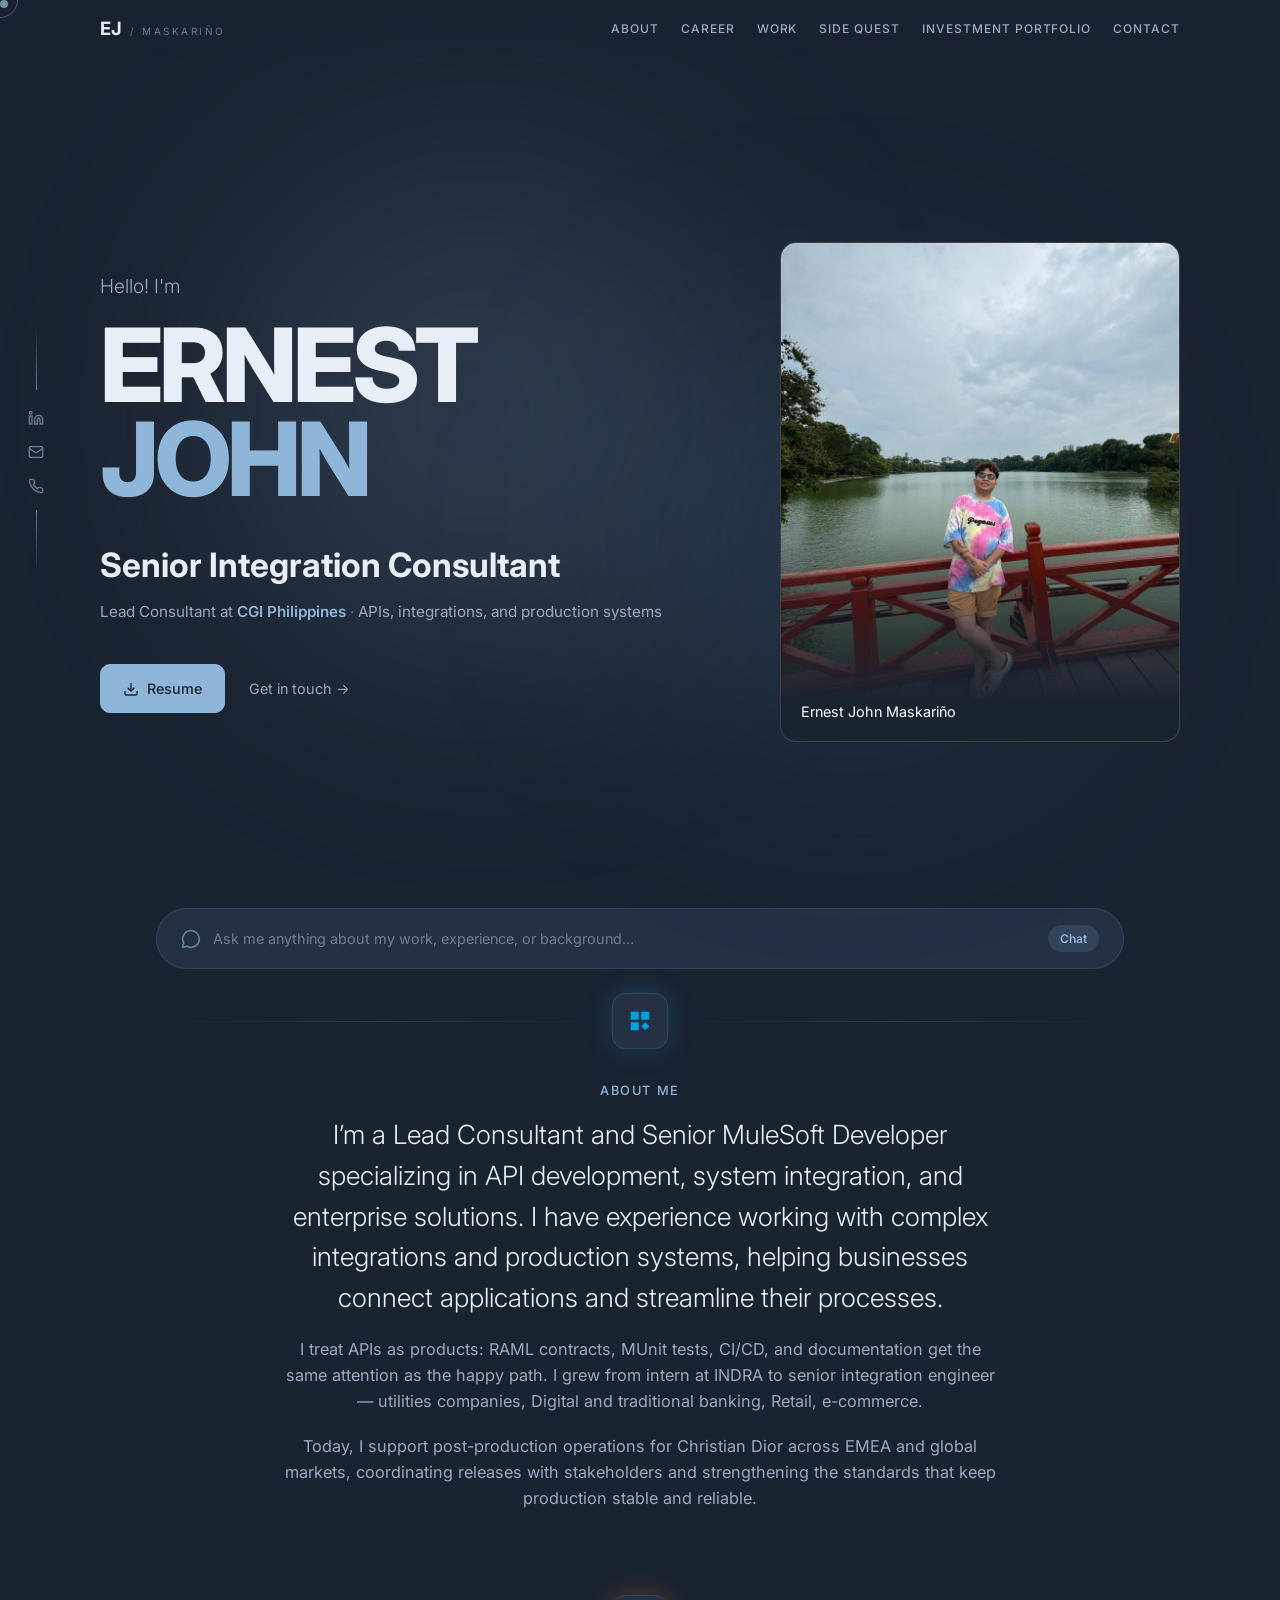
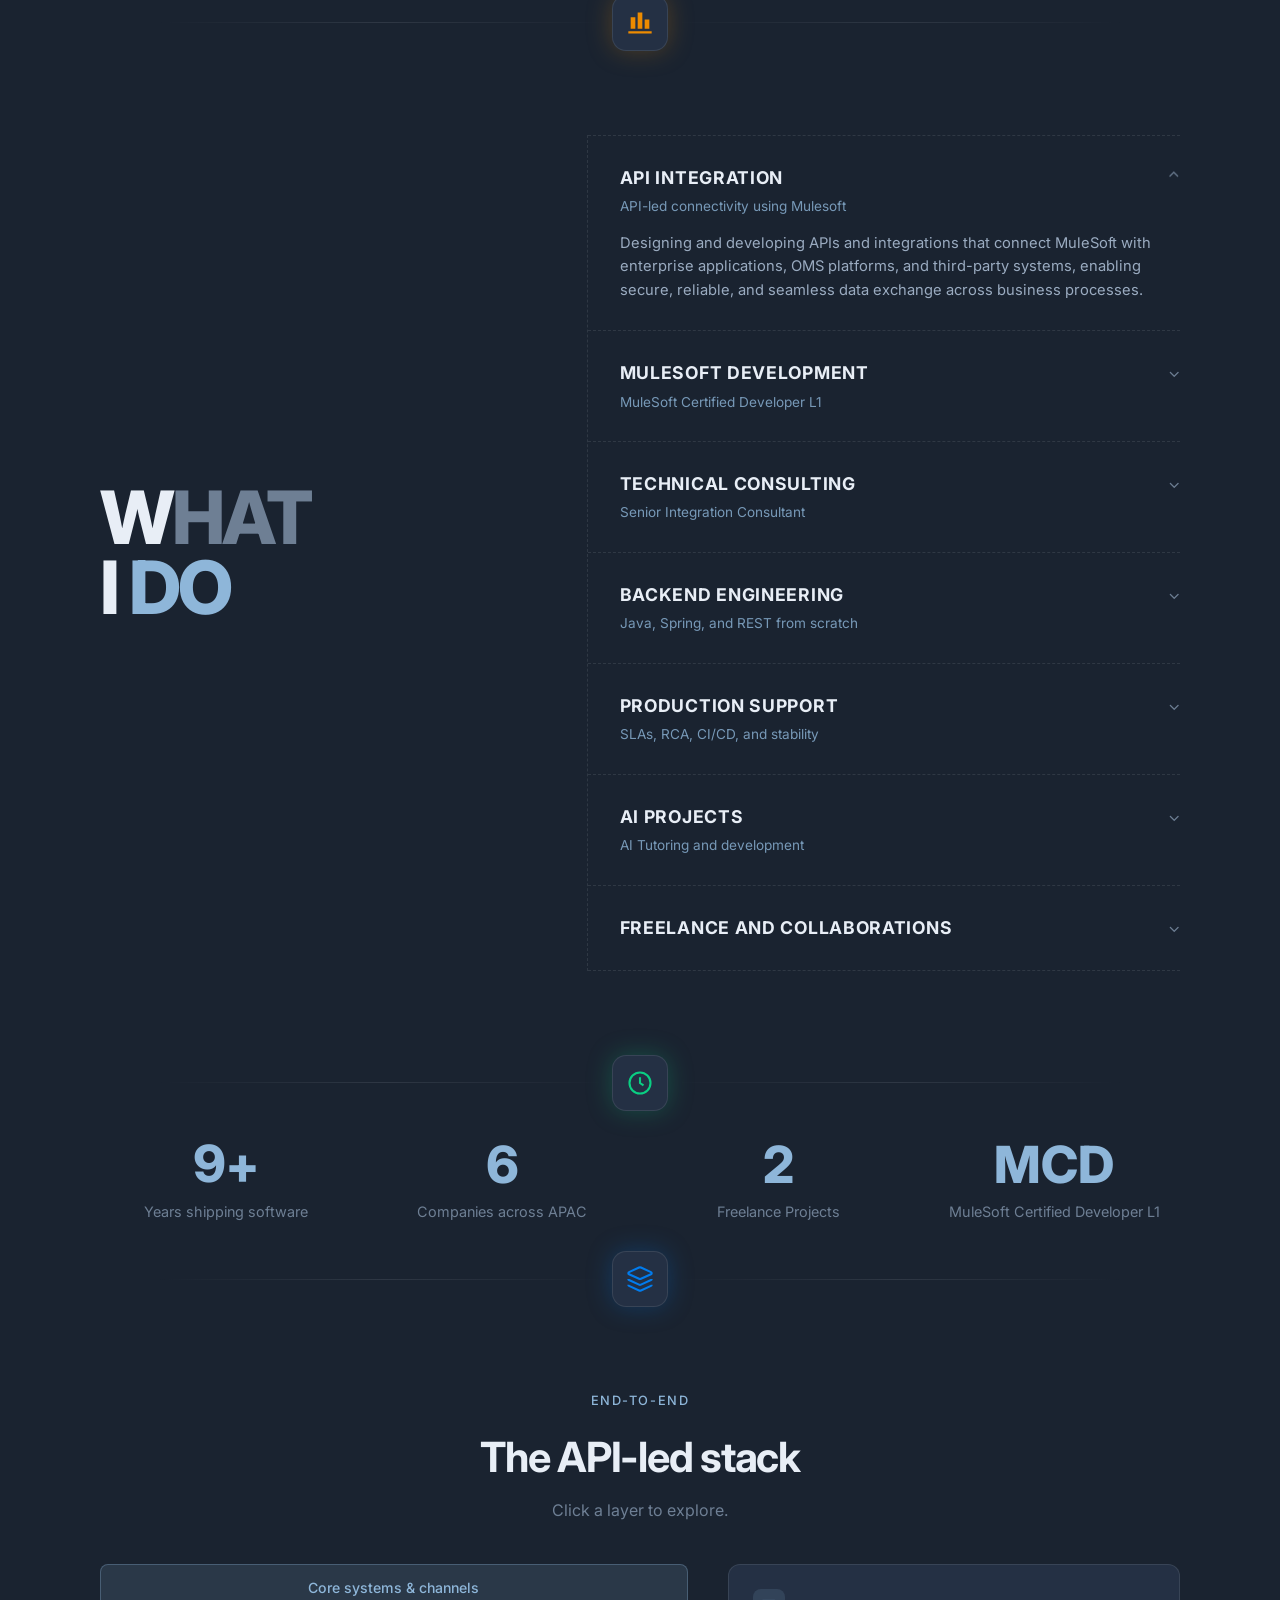
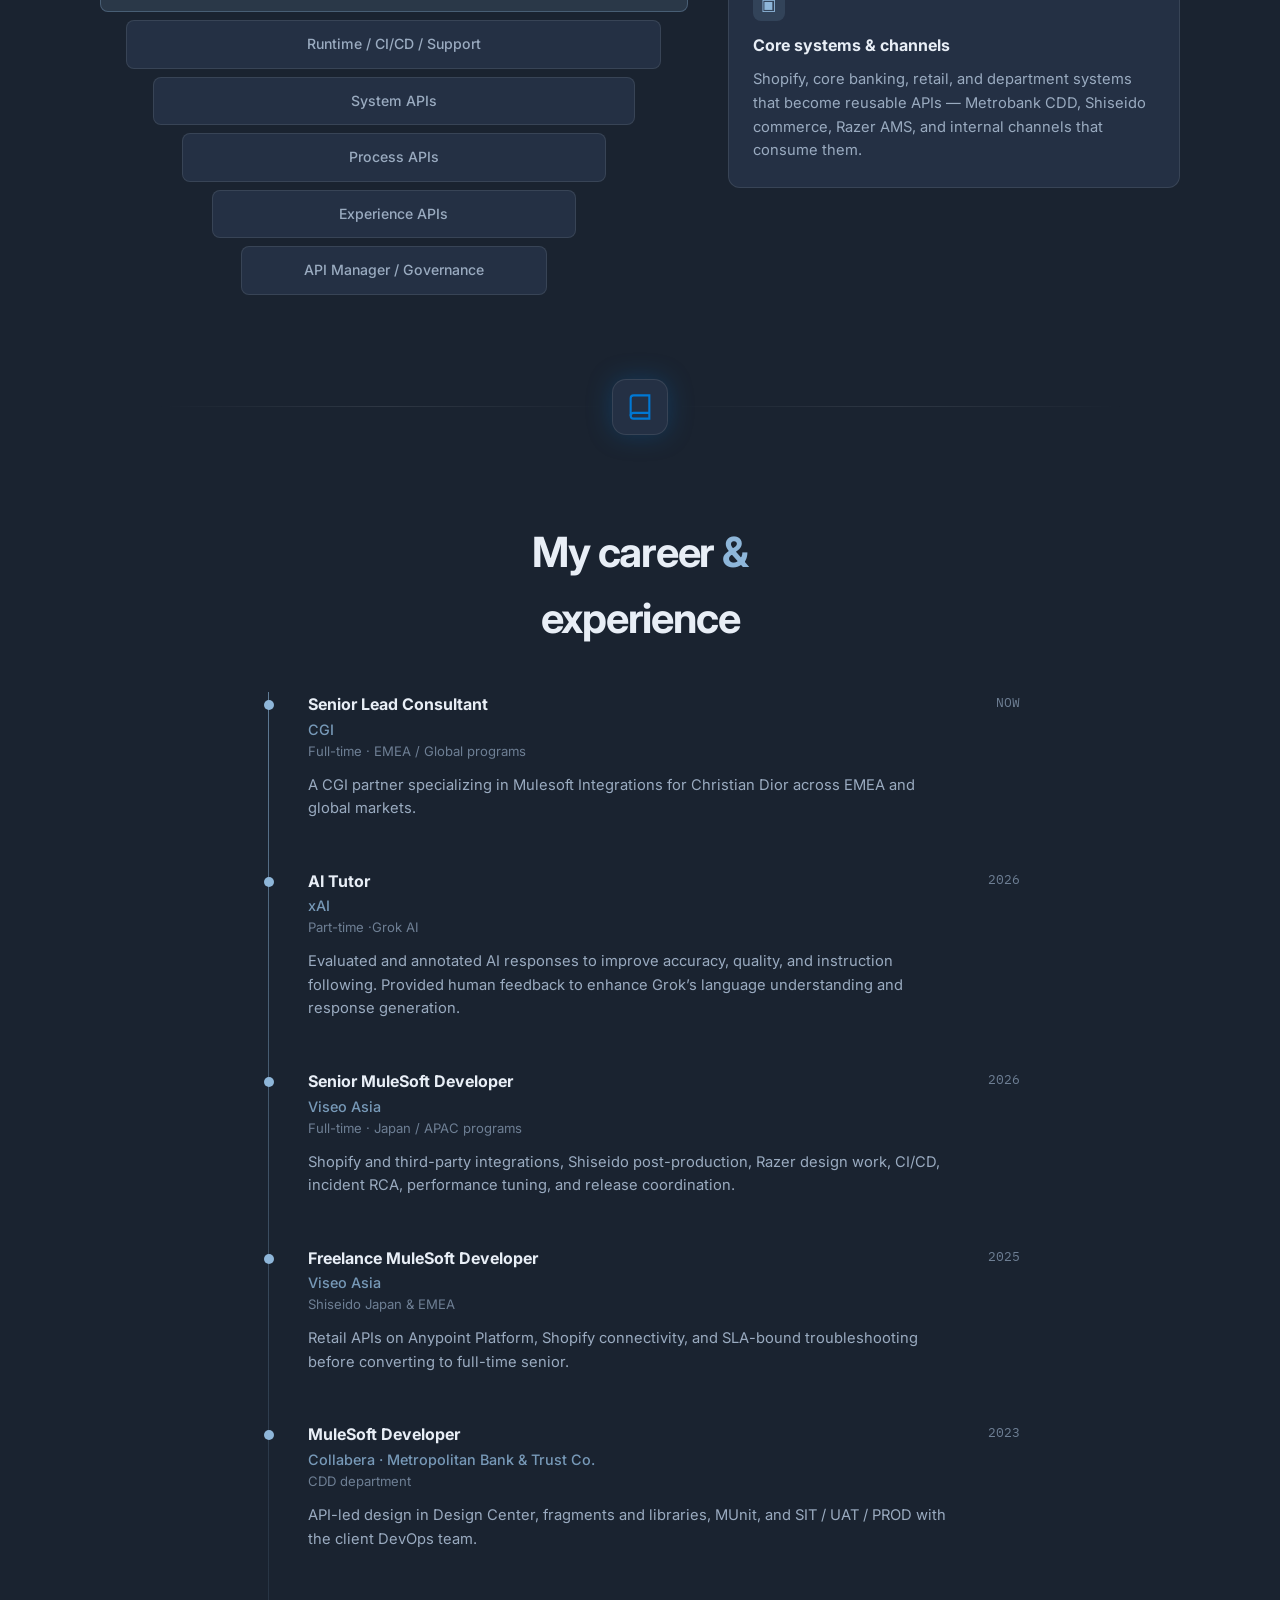
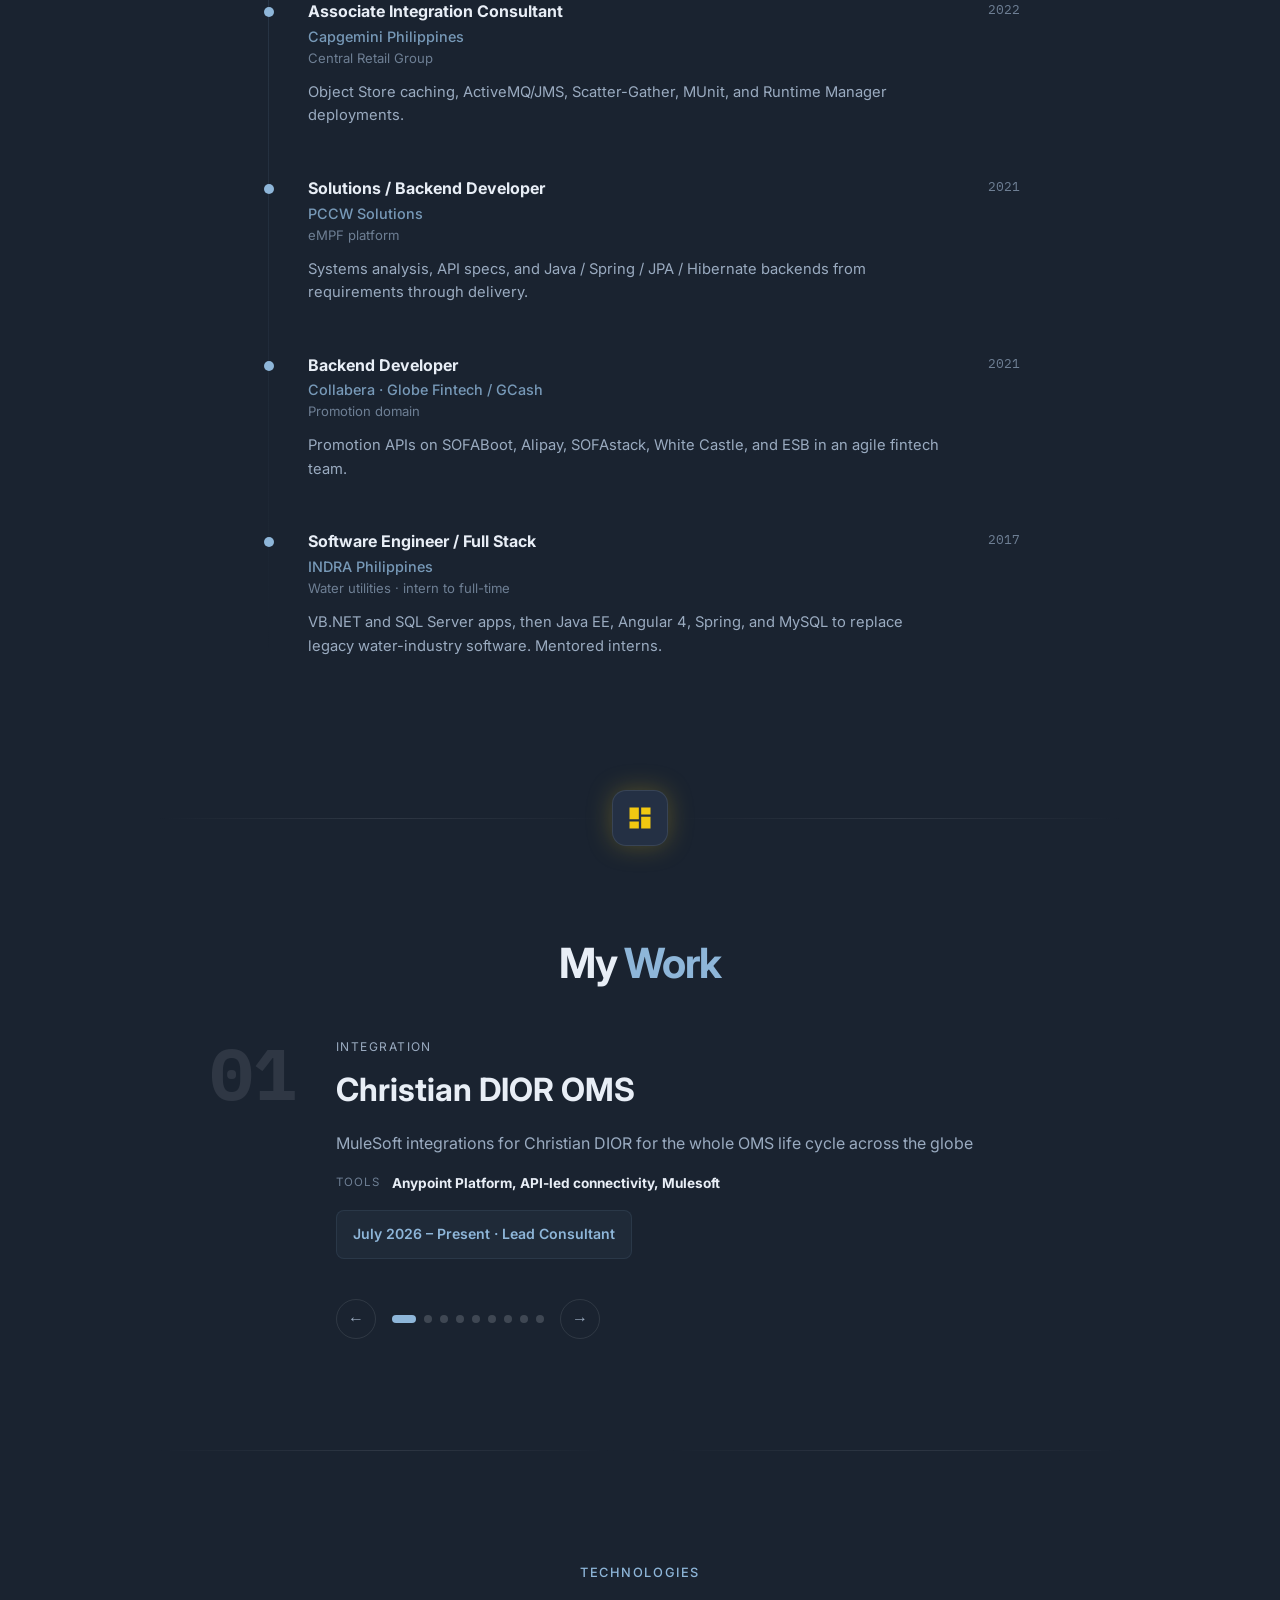
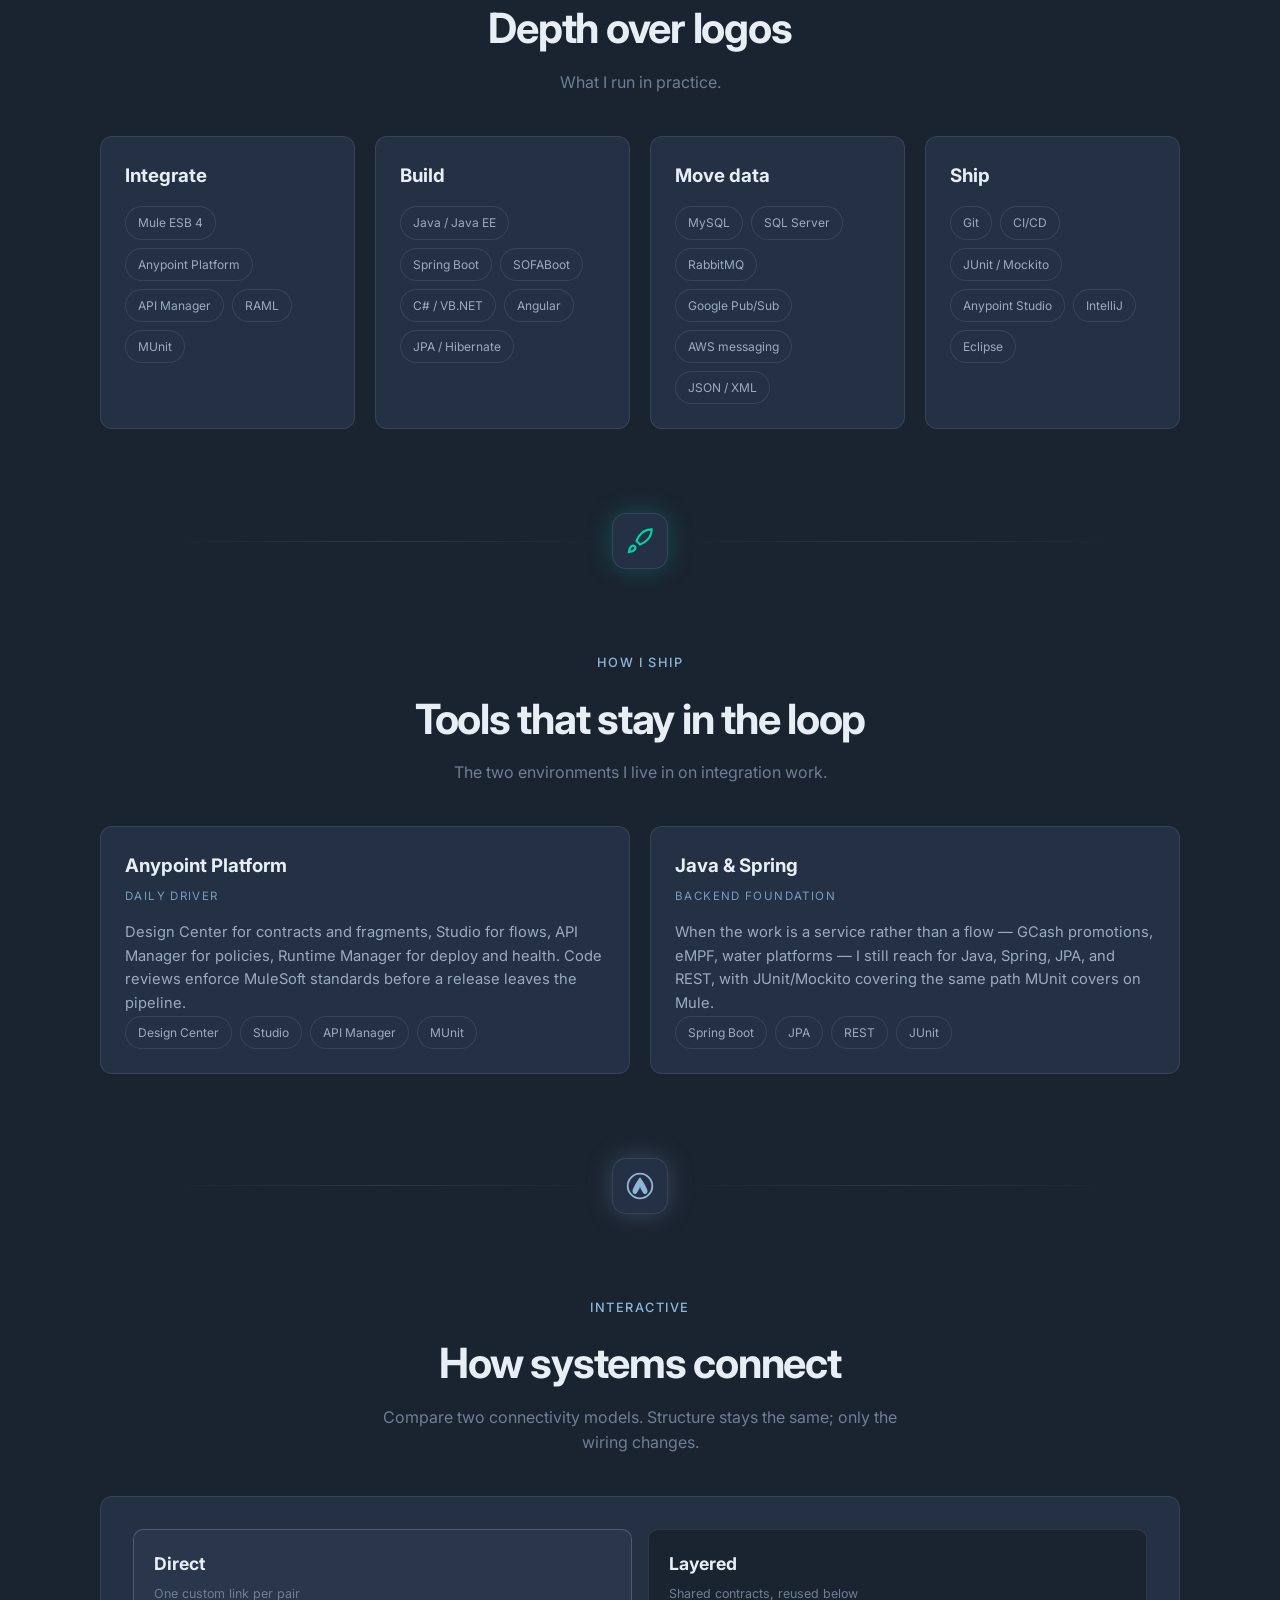
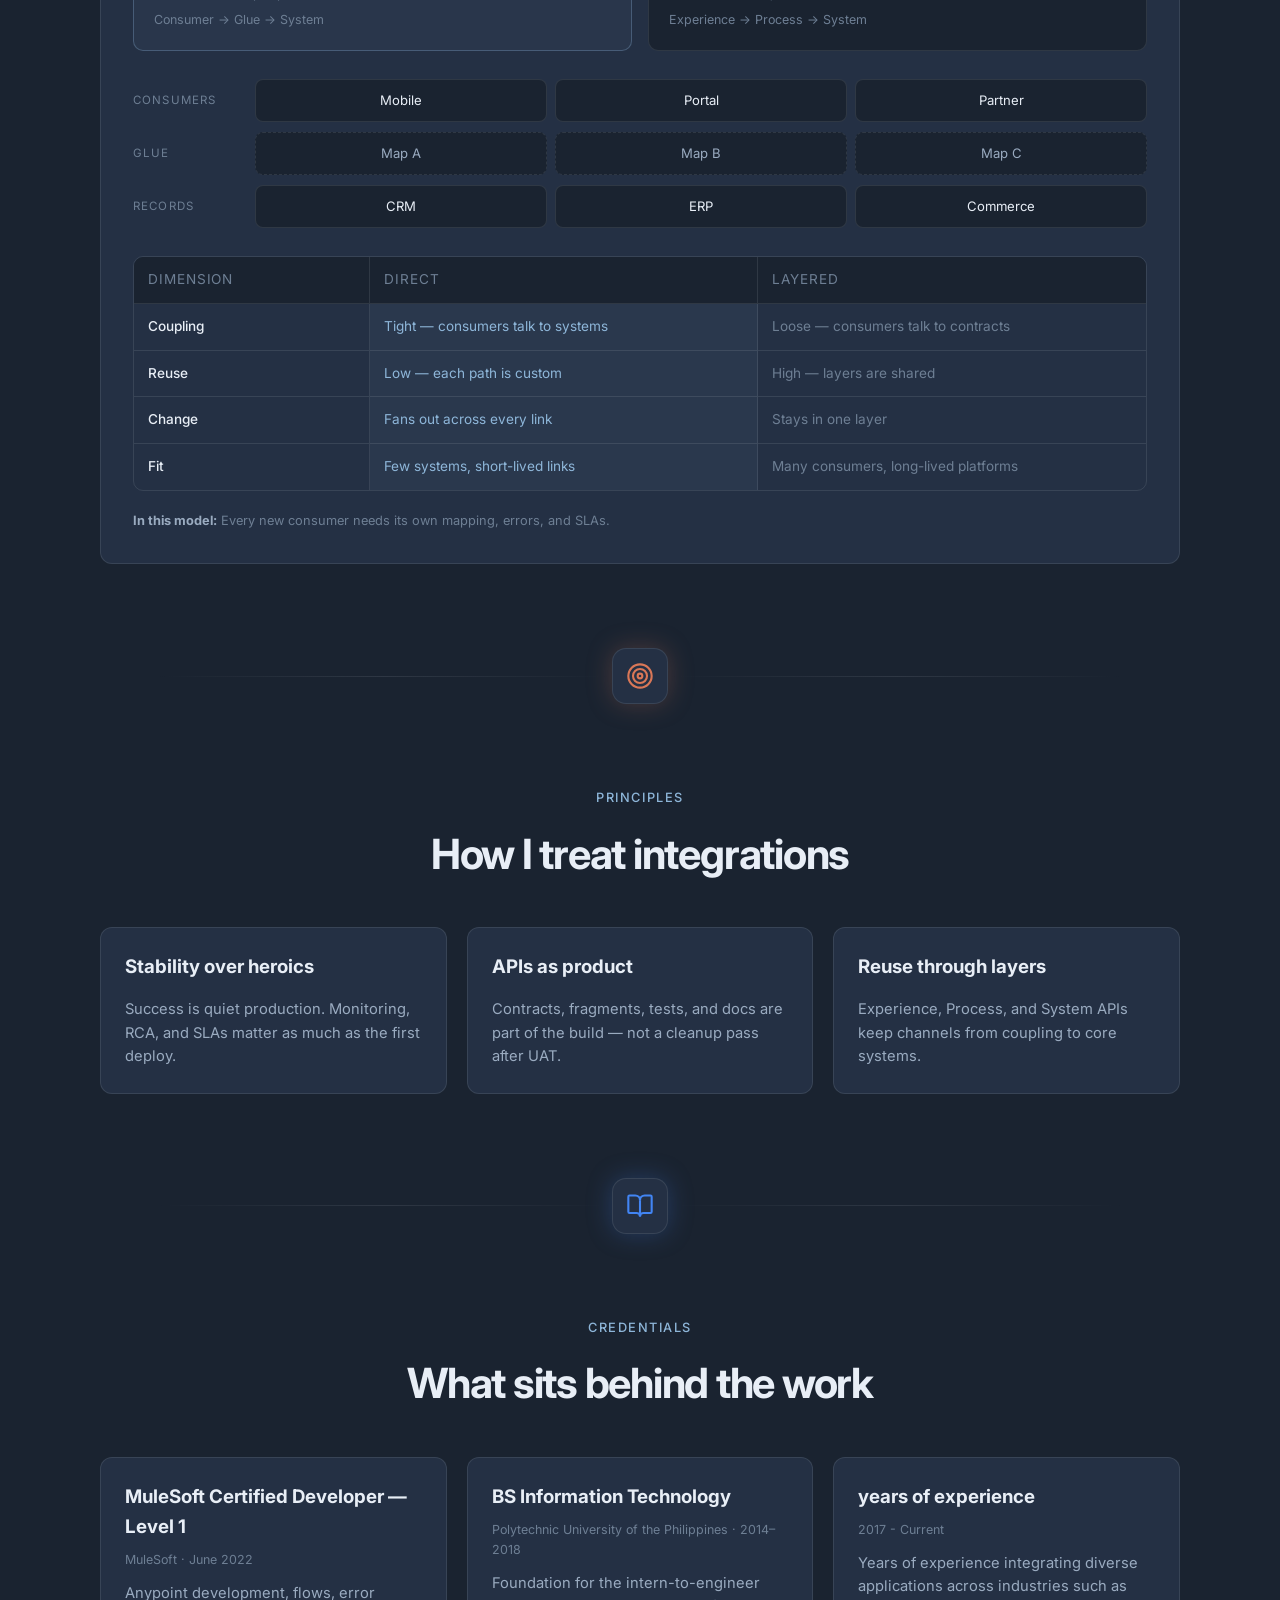
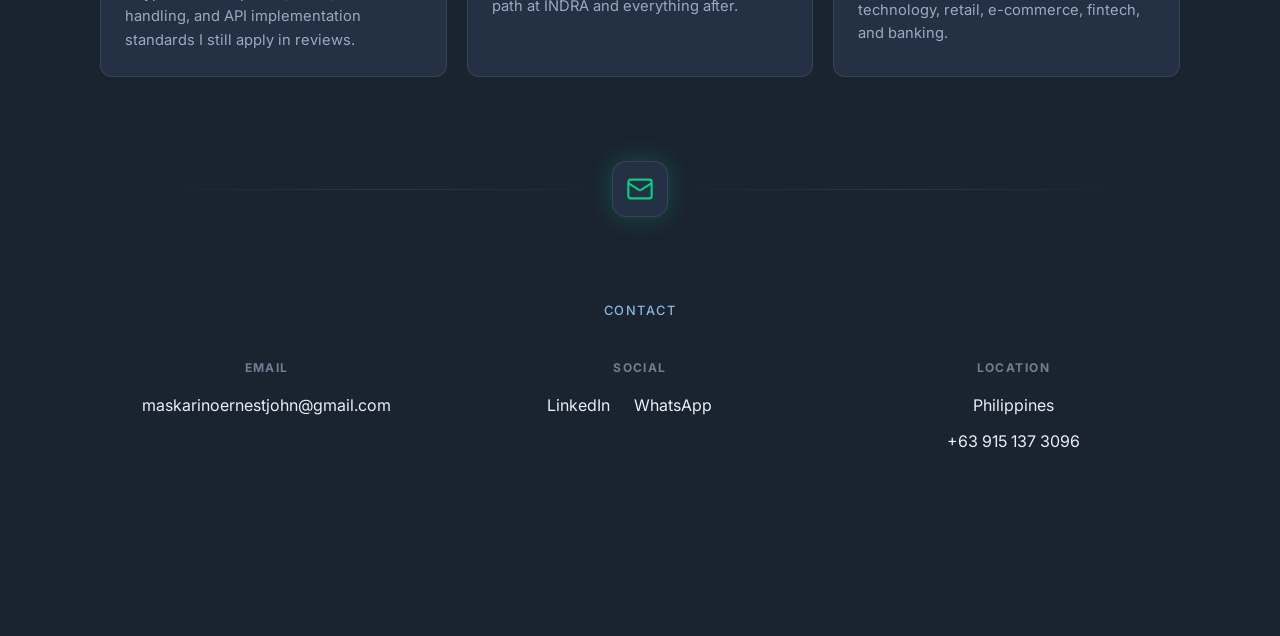
==== index.html @ 1149cf07 "Add personal portfolio with MuleSoft mark and scroll motion." ====
<!DOCTYPE html>
<html lang="en">
  <head>
    <meta charset="UTF-8" />
    <meta name="viewport" content="width=device-width, initial-scale=1.0" />
    <title>Ernest John Maskariño | Senior Integration Consultant</title>
    <meta
      name="description"
      content="Senior Integration Consultant specializing in API-led integrations, Java backends, and production support across APAC."
    />
    <link rel="preconnect" href="https://fonts.googleapis.com" />
    <link rel="preconnect" href="https://fonts.gstatic.com" crossorigin />
    <link
      href="https://fonts.googleapis.com/css2?family=Inter:wght@300;400;500;600;700;800&family=IBM+Plex+Mono:wght@400;500&display=swap"
      rel="stylesheet"
    />
    <link rel="icon" href="data:image/svg+xml,<svg xmlns='http://www.w3.org/2000/svg' viewBox='0 0 100 100'><rect width='100' height='100' rx='18' fill='%231a2330'/><text x='50' y='64' text-anchor='middle' font-size='36' font-family='Inter' fill='%238eb6d9'>EJ</text></svg>" />
    <link rel="stylesheet" href="styles.css" />
  </head>
  <body>
    <div class="cursor-dot" id="cursor-dot"></div>
    <div class="cursor-ring" id="cursor-ring"></div>

    <header class="site-header" id="header">
      <div class="header-inner">
      <a href="#home" class="brand">
        <span>EJ</span>
        <small>/ Maskariño</small>
      </a>
      <nav>
        <a href="#about" class="nav-flip"><span>ABOUT</span><span>ABOUT</span></a>
        <a href="#career" class="nav-flip"><span>CAREER</span><span>CAREER</span></a>
        <a href="#work" class="nav-flip"><span>WORK</span><span>WORK</span></a>
        <a href="side-quest.html" class="nav-flip"><span>SIDE QUEST</span><span>SIDE QUEST</span></a>
        <a href="investment.html" class="nav-flip"><span>INVESTMENT PORTFOLIO</span><span>INVESTMENT PORTFOLIO</span></a>
        <a href="#contact" class="nav-flip"><span>CONTACT</span><span>CONTACT</span></a>
      </nav>
      </div>
    </header>

    <aside class="social-rail" aria-label="Social links">
      <span class="rail-line"></span>
      <a href="https://www.linkedin.com/in/ejmaskarino" target="_blank" rel="noopener" aria-label="LinkedIn">
        <svg viewBox="0 0 24 24" fill="none" stroke="currentColor" stroke-width="2"><path d="M16 8a6 6 0 0 1 6 6v7h-4v-7a2 2 0 0 0-2-2 2 2 0 0 0-2 2v7h-4v-7a6 6 0 0 1 6-6z"/><rect width="4" height="12" x="2" y="9"/><circle cx="4" cy="4" r="2"/></svg>
      </a>
      <a href="mailto:maskarinoernestjohn@gmail.com" aria-label="Email">
        <svg viewBox="0 0 24 24" fill="none" stroke="currentColor" stroke-width="2"><path d="m22 7-8.991 5.727a2 2 0 0 1-2.009 0L2 7"/><rect x="2" y="4" width="20" height="16" rx="2"/></svg>
      </a>
      <a href="tel:+639151373096" aria-label="Phone">
        <svg viewBox="0 0 24 24" fill="none" stroke="currentColor" stroke-width="2"><path d="M22 16.92v3a2 2 0 0 1-2.18 2 19.79 19.79 0 0 1-8.63-3.07 19.5 19.5 0 0 1-6-6 19.79 19.79 0 0 1-3.07-8.67A2 2 0 0 1 4.11 2h3a2 2 0 0 1 2 1.72c.13.96.36 1.9.7 2.81a2 2 0 0 1-.45 2.11L8.09 9.91a16 16 0 0 0 6 6l1.27-1.27a2 2 0 0 1 2.11-.45c.91.34 1.85.57 2.81.7A2 2 0 0 1 22 16.92z"/></svg>
      </a>
      <span class="rail-line down"></span>
    </aside>

    <main>
      <section class="hero" id="home">
        <div class="glow glow-a"></div>
        <div class="glow glow-b"></div>
        <div class="hero-grid">
          <div>
            <p class="hero-greeting fade-in">Hello! I'm</p>
            <h1 class="hero-name fade-in">
              ERNEST<br /><span>JOHN</span>
            </h1>
            <div class="hero-role fade-in">
              <div class="hero-title">Senior Integration Consultant</div>
              <p>
                Lead Consultant at
                <a href="https://www.cgi.com/philippines/en" target="_blank" rel="noopener noreferrer">
                <strong>CGI Philippines</strong>
                </a>
                <span class="dot">·</span>
                APIs, integrations, and production systems
              </p>
            </div>
            <div class="hero-cta fade-in">
              <a class="btn-resume" href="ejmaskarino-cv.pdf" download>
                <svg viewBox="0 0 24 24" fill="none" stroke="currentColor" stroke-width="2"><path d="M12 15V3"/><path d="M21 15v4a2 2 0 0 1-2 2H5a2 2 0 0 1-2-2v-4"/><path d="m7 10 5 5 5-5"/></svg>
                Resume
              </a>
              <a class="link-touch" href="#contact">Get in touch <span>→</span></a>
            </div>
          </div>
          <div class="hero-portrait fade-in">
            <div class="portrait">
              <img src="profile.png" alt="Ernest John Maskariño" />
              <div class="portrait-fade"></div>
              <p>Ernest John Maskariño</p>
            </div>
          </div>
        </div>
      </section>

      <div class="chat-bar-wrap">
        <button class="chat-bar" id="chat-open" type="button">
          <svg viewBox="0 0 24 24" fill="none" stroke="currentColor" stroke-width="2"><path d="M2.992 16.342a2 2 0 0 1 .094 1.167l-1.065 3.29a1 1 0 0 0 1.236 1.168l3.413-.998a2 2 0 0 1 1.099.092 10 10 0 1 0-4.777-4.719"/></svg>
          <span>Ask me anything about my work, experience, or background...</span>
          <em>Chat</em>
        </button>
      </div>

      <div class="divider">
        <span class="div-line"></span>
        <div class="div-icon" style="--c:#00a0df">
          <svg viewBox="0 0 24 24" fill="currentColor"><path d="M4 4h7v7H4V4zm9 0h7v7h-7V4zM4 13h7v7H4v-7zm9 3.5 3.5-3.5 3.5 3.5-3.5 3.5z"/></svg>
        </div>
        <span class="div-line"></span>
      </div>

      <section id="about">
        <div class="narrow">
          <h3 class="eyebrow">About Me</h3>
          <p class="lead">
            I’m a Lead Consultant and Senior MuleSoft Developer specializing in API development, system integration, and enterprise solutions. 
            I have experience working with complex integrations and production systems, helping businesses connect applications and streamline their processes.
          </p>
          <p class="body">
            I treat APIs as products: RAML contracts, MUnit tests, CI/CD, and
            documentation get the same attention as the happy path. I grew from
            intern at INDRA to senior integration engineer — utilities companies,
            Digital and traditional banking, Retail, e-commerce.
          </p>
          <p class="body">
            Today, I support post-production operations for Christian Dior across EMEA and global markets,
            coordinating releases with stakeholders and strengthening the standards that keep production stable and reliable.
          </p>
        </div>
      </section>

      <div class="divider">
        <span class="div-line"></span>
        <div class="div-icon" style="--c:#ed8b00">
          <svg viewBox="0 0 24 24" fill="currentColor"><path d="M2 21h20v-2H2v2zm2-4h4V7H4v10zm6 0h4V3h-4v14zm6 0h4v-8h-4v8z"/></svg>
        </div>
        <span class="div-line"></span>
      </div>

      <section id="what">
        <div class="wide split">
          <h2 class="display">W<span class="dim">HAT</span><br />I<span class="accent"> DO</span></h2>
          <div class="accordion">
            <button class="acc-item is-open" data-acc>
              <div>
                <h3>API INTEGRATION</h3>
                <h4>API-led connectivity using Mulesoft</h4>
              </div>
              <span class="chev">⌄</span>
              <p>
                Designing and developing APIs and integrations that connect MuleSoft with enterprise applications, OMS platforms, 
                and third-party systems, enabling secure, reliable, and seamless data exchange across business processes.
              </p>
            </button>
            <button class="acc-item" data-acc>
              <div>
                <h3>MULESOFT DEVELOPMENT</h3>
                <h4>MuleSoft Certified Developer L1</h4>
              </div>
              <span class="chev">⌄</span>
              <p>
                Design, develop, and maintain scalable integration solutions.
              </p>
            </button>
            <button class="acc-item" data-acc>
              <div>
                <h3>TECHNICAL CONSULTING</h3>
                <h4>Senior Integration Consultant</h4>
              </div>
              <span class="chev">⌄</span>
              <p>
                Help businesses improve integration architecture, automation, and system connectivity.
              </p>
            </button>
            <button class="acc-item" data-acc>
              <div>
                <h3>BACKEND ENGINEERING</h3>
                <h4>Java, Spring, and REST from scratch</h4>
              </div>
              <span class="chev">⌄</span>
              <p>
                Built promotion APIs for GCash on SOFABoot, eMPF backends with
                Spring and JPA, and water-industry platforms in Java EE, Angular,
                and .NET — SAD, specs, and production deploys.
              </p>
            </button>
            <button class="acc-item" data-acc>
              <div>
                <h3>PRODUCTION SUPPORT</h3>
                <h4>SLAs, RCA, CI/CD, and stability</h4>
              </div>
              <span class="chev">⌄</span>
              <p>
                Incident management, bottleneck hunting, code reviews, deployment
                pipelines, and stakeholder release planning across Japan, EMEA,
                and APAC post-production work.
              </p>
            </button>
            <button class="acc-item" data-acc>
              <div>
                <h3>AI PROJECTS</h3>
                <h4>AI Tutoring and development</h4>
              </div>
              <span class="chev">⌄</span>
              <p>
                Work on AI-related projects, including AI training and evaluation.
              </p>
            </button>
            <button class="acc-item" data-acc>
              <div>
                <h3>FREELANCE AND COLLABORATIONS</h3>
              </div>
              <span class="chev">⌄</span>
              <p>
                I am open to do freelance and collaborations. Please let me know if you have a exciting project for us to do.
              </p>
            </button>
          </div>
        </div>
      </section>

      <div class="divider">
        <span class="div-line"></span>
        <div class="div-icon" style="--c:#0acf83">
          <svg viewBox="0 0 24 24" fill="none" stroke="currentColor" stroke-width="1.8"><circle cx="12" cy="12" r="9"/><path d="M12 7v5l3 2"/></svg>
        </div>
        <span class="div-line"></span>
      </div>

      <section class="metrics">
        <div class="wide metrics-grid">
          <div class="metric fade-up">
            <div><span class="js-count js-years" data-suffix="+"></span></div>
            <p>Years shipping software</p>
          </div>
          <div class="metric fade-up">
            <div><span class="js-count" data-target="6"></span></div>
            <p>Companies across APAC</p>
          </div>
          <div class="metric fade-up">
            <div><span class="js-count" data-target="2"></span></div>
            <p>Freelance Projects</p>
          </div>
          <div class="metric fade-up">
            <div>MCD</div>
            <p>MuleSoft Certified Developer L1</p>
          </div>
        </div>
      </section>

      <div class="divider">
        <span class="div-line"></span>
        <div class="div-icon" style="--c:#017cee">
          <svg viewBox="0 0 24 24" fill="none" stroke="currentColor" stroke-width="1.8"><path d="M12.83 2.18a2 2 0 0 0-1.66 0L2.6 6.08a1 1 0 0 0 0 1.83l8.58 3.91a2 2 0 0 0 1.66 0l8.58-3.9a1 1 0 0 0 0-1.83z"/><path d="M2 12a1 1 0 0 0 .58.91l8.6 3.91a2 2 0 0 0 1.65 0l8.58-3.9A1 1 0 0 0 22 12"/><path d="M2 17a1 1 0 0 0 .58.91l8.6 3.91a2 2 0 0 0 1.65 0l8.58-3.9A1 1 0 0 0 22 17"/></svg>
        </div>
        <span class="div-line"></span>
      </div>

      <section id="lifecycle">
        <div class="wide">
          <h3 class="eyebrow">End-to-End</h3>
          <h2>The API-led stack</h2>
          <p class="sub">Click a layer to explore.</p>
          <div class="life-grid">
            <div class="pyramid" id="pyramid">
              <button data-layer="0" style="width:52%;margin-left:24%">API Manager / Governance</button>
              <button data-layer="1" style="width:62%;margin-left:19%">Experience APIs</button>
              <button data-layer="2" style="width:72%;margin-left:14%">Process APIs</button>
              <button data-layer="3" style="width:82%;margin-left:9%">System APIs</button>
              <button data-layer="4" style="width:91%;margin-left:4.5%">Runtime / CI/CD / Support</button>
              <button class="is-active" data-layer="5" style="width:100%">Core systems &amp; channels</button>
            </div>
            <div class="layer-card" id="layer-card">
              <div class="layer-icon">▣</div>
              <h4 id="layer-title">Core systems &amp; channels</h4>
              <p id="layer-copy">
                Shopify, core banking, retail, and department systems that become
                reusable APIs — Metrobank CDD, Shiseido commerce, Razer AMS, and
                internal channels that consume them.
              </p>
            </div>
          </div>
        </div>
      </section>

      <div class="divider">
        <span class="div-line"></span>
        <div class="div-icon" style="--c:#0078d4">
          <svg viewBox="0 0 24 24" fill="none" stroke="currentColor" stroke-width="1.8"><path d="M4 19.5A2.5 2.5 0 0 1 6.5 17H20"/><path d="M6.5 2H20v20H6.5A2.5 2.5 0 0 1 4 19.5v-15A2.5 2.5 0 0 1 6.5 2z"/></svg>
        </div>
        <span class="div-line"></span>
      </div>

      <section id="career">
        <div class="career-wrap">
          <h2>My career <span class="accent">&amp;</span><br />experience</h2>
          <div class="timeline">
            <article class="career-card">
              <span class="dot pulse"></span>
              <div class="career-head">
                <div>
                  <h4>Senior Lead Consultant</h4>
                  <h5>CGI</h5>
                  <p>Full-time · EMEA / Global programs</p>
                </div>
                <time>NOW</time>
              </div>
              <p>
                A CGI partner specializing in Mulesoft Integrations for Christian Dior across EMEA and global markets.
              </p>
            </article>
            <article class="career-card">
              <span class="dot pulse"></span>
              <div class="career-head">
                <div>
                  <h4>AI Tutor</h4>
                  <h5>xAI</h5>
                  <p>Part-time ·Grok AI</p>
                </div>
                <time>2026</time>
              </div>
              <p>
                Evaluated and annotated AI responses to improve accuracy, quality, and instruction following. 
                Provided human feedback to enhance Grok’s language understanding and response generation.
              </p>
            </article>
            <article class="career-card">
              <span class="dot pulse"></span>
              <div class="career-head">
                <div>
                  <h4>Senior MuleSoft Developer</h4>
                  <h5>Viseo Asia</h5>
                  <p>Full-time · Japan / APAC programs</p>
                </div>
                <time>2026</time>
              </div>
              <p>
                Shopify and third-party integrations, Shiseido post-production,
                Razer design work, CI/CD, incident RCA, performance tuning, and
                release coordination.
              </p>
            </article>
            <article class="career-card">
              <span class="dot"></span>
              <div class="career-head">
                <div>
                  <h4>Freelance MuleSoft Developer</h4>
                  <h5>Viseo Asia</h5>
                  <p>Shiseido Japan &amp; EMEA</p>
                </div>
                <time>2025</time>
              </div>
              <p>
                Retail APIs on Anypoint Platform, Shopify connectivity, and SLA-bound
                troubleshooting before converting to full-time senior.
              </p>
            </article>
            <article class="career-card">
              <span class="dot"></span>
              <div class="career-head">
                <div>
                  <h4>MuleSoft Developer</h4>
                  <h5>Collabera · Metropolitan Bank &amp; Trust Co.</h5>
                  <p>CDD department</p>
                </div>
                <time>2023</time>
              </div>
              <p>
                API-led design in Design Center, fragments and libraries, MUnit,
                and SIT / UAT / PROD with the client DevOps team.
              </p>
            </article>
            <article class="career-card">
              <span class="dot"></span>
              <div class="career-head">
                <div>
                  <h4>Associate Integration Consultant</h4>
                  <h5>Capgemini Philippines</h5>
                  <p>Central Retail Group</p>
                </div>
                <time>2022</time>
              </div>
              <p>
                Object Store caching, ActiveMQ/JMS, Scatter-Gather, MUnit, and
                Runtime Manager deployments.
              </p>
            </article>
            <article class="career-card">
              <span class="dot"></span>
              <div class="career-head">
                <div>
                  <h4>Solutions / Backend Developer</h4>
                  <h5>PCCW Solutions</h5>
                  <p>eMPF platform</p>
                </div>
                <time>2021</time>
              </div>
              <p>
                Systems analysis, API specs, and Java / Spring / JPA / Hibernate
                backends from requirements through delivery.
              </p>
            </article>
            <article class="career-card">
              <span class="dot"></span>
              <div class="career-head">
                <div>
                  <h4>Backend Developer</h4>
                  <h5>Collabera · Globe Fintech / GCash</h5>
                  <p>Promotion domain</p>
                </div>
                <time>2021</time>
              </div>
              <p>
                Promotion APIs on SOFABoot, Alipay, SOFAstack, White Castle, and ESB
                in an agile fintech team.
              </p>
            </article>
            <article class="career-card">
              <span class="dot"></span>
              <div class="career-head">
                <div>
                  <h4>Software Engineer / Full Stack</h4>
                  <h5>INDRA Philippines</h5>
                  <p>Water utilities · intern to full-time</p>
                </div>
                <time>2017</time>
              </div>
              <p>
                VB.NET and SQL Server apps, then Java EE, Angular 4, Spring, and
                MySQL to replace legacy water-industry software. Mentored interns.
              </p>
            </article>
          </div>
        </div>
      </section>

      <div class="divider">
        <span class="div-line"></span>
        <div class="div-icon" style="--c:#f2c811">
          <svg viewBox="0 0 24 24" fill="currentColor"><path d="M3 13h8V3H3v10zm0 8h8v-6H3v6zm10 0h8V11h-8v10zm0-18v6h8V3h-8z"/></svg>
        </div>
        <span class="div-line"></span>
      </div>

      <section id="work">
        <div class="wide">
          <h2>My <span class="accent">Work</span></h2>
          <div class="work-stage">
            <div class="work-num" id="work-num">01</div>
            <div>
              <div id="work-content"></div>
              <div class="work-nav">
                <button id="work-prev" aria-label="Previous project">←</button>
                <div class="work-dots" id="work-dots"></div>
                <button id="work-next" aria-label="Next project">→</button>
              </div>
            </div>
          </div>
        </div>
      </section>

      <div class="divider">
        <span class="div-line"></span>
        <div class="div-icon" style="--c:#ed8b00">
          <svg viewBox="0 0 24 24" fill="none" stroke="currentColor" stroke-width="1.8"><ellipse cx="12" cy="5" rx="8" ry="3"/><path d="M4 5v6c0 1.7 3.6 3 8 3s8-1.3 8-3V5"/><path d="M4 11v6c0 1.7 3.6 3 8 3s8-1.3 8-3v-6"/></svg>
        </div>
        <span class="div-line"></span>
      </div>

      <section id="stack">
        <div class="wide">
          <h3 class="eyebrow">Technologies</h3>
          <h2>Depth over logos</h2>
          <p class="sub">What I run in practice.</p>
          <div class="stack-grid">
            <article>
              <h3>Integrate</h3>
              <div class="chips">
                <span>Mule ESB 4</span><span>Anypoint Platform</span><span>API Manager</span><span>RAML</span><span>MUnit</span>
              </div>
            </article>
            <article>
              <h3>Build</h3>
              <div class="chips">
                <span>Java / Java EE</span><span>Spring Boot</span><span>SOFABoot</span><span>C# / VB.NET</span><span>Angular</span><span>JPA / Hibernate</span>
              </div>
            </article>
            <article>
              <h3>Move data</h3>
              <div class="chips">
                <span>MySQL</span><span>SQL Server</span><span>RabbitMQ</span><span>Google Pub/Sub</span><span>AWS messaging</span><span>JSON / XML</span>
              </div>
            </article>
            <article>
              <h3>Ship</h3>
              <div class="chips">
                <span>Git</span><span>CI/CD</span><span>JUnit / Mockito</span><span>Anypoint Studio</span><span>IntelliJ</span><span>Eclipse</span>
              </div>
            </article>
          </div>
        </div>
      </section>

      <div class="divider">
        <span class="div-line"></span>
        <div class="div-icon" style="--c:#00d4aa">
          <svg viewBox="0 0 24 24" fill="none" stroke="currentColor" stroke-width="1.8"><path d="M4.5 16.5c-1.5 1.26-2 5-2 5s3.74-.5 5-2c.71-.84.7-2.13-.09-2.91a2.18 2.18 0 0 0-2.91-.09z"/><path d="m12 15-3-3a22 22 0 0 1 2-3.95A12.88 12.88 0 0 1 22 2c0 2.72-.78 7.5-6 11a22.35 22.35 0 0 1-4 2z"/></svg>
        </div>
        <span class="div-line"></span>
      </div>

      <section id="build">
        <div class="wide">
          <h3 class="eyebrow">How I ship</h3>
          <h2>Tools that stay in the loop</h2>
          <p class="sub">The two environments I live in on integration work.</p>
          <div class="build-grid">
            <article>
              <h3>Anypoint Platform</h3>
              <p class="tag">Daily driver</p>
              <p>
                Design Center for contracts and fragments, Studio for flows,
                API Manager for policies, Runtime Manager for deploy and health.
                Code reviews enforce MuleSoft standards before a release leaves
                the pipeline.
              </p>
              <div class="chips">
                <span>Design Center</span><span>Studio</span><span>API Manager</span><span>MUnit</span>
              </div>
            </article>
            <article>
              <h3>Java &amp; Spring</h3>
              <p class="tag">Backend foundation</p>
              <p>
                When the work is a service rather than a flow — GCash promotions,
                eMPF, water platforms — I still reach for Java, Spring, JPA, and
                REST, with JUnit/Mockito covering the same path MUnit covers on
                Mule.
              </p>
              <div class="chips">
                <span>Spring Boot</span><span>JPA</span><span>REST</span><span>JUnit</span>
              </div>
            </article>
          </div>
        </div>
      </section>

      <div class="divider">
        <span class="div-line"></span>
        <div class="div-icon" style="--c:var(--accent)" title="MuleSoft">
          <svg viewBox="0 0 100 100" fill="none" aria-label="MuleSoft">
            <circle cx="50" cy="50" r="44" stroke="currentColor" stroke-width="6.5"/>
            <path fill="currentColor" d="M50 19c1.2 0 24.2 35.2 26.6 47.2 1.5 7.4-4 13.6-11.4 12.2-3.8-1.5-9.2-11.8-13-18.4L50 52l-2.2 8c-3.8 6.6-9.2 16.9-13 18.4-7.4 1.4-12.9-4.8-11.4-12.2C25.8 54.2 48.8 19 50 19z"/>
          </svg>
        </div>
        <span class="div-line"></span>
      </div>

      <section id="apiled">
        <div class="wide">
          <h3 class="eyebrow">Interactive</h3>
          <h2>How systems connect</h2>
          <p class="sub">Compare two connectivity models. Structure stays the same; only the wiring changes.</p>
          <div class="etl-box">
            <div class="etl-tabs">
              <button class="is-active" data-mode="ptp">
                <h3>Direct</h3>
                <p>One custom link per pair</p>
                <div class="flow">Consumer → Glue → System</div>
              </button>
              <button data-mode="led">
                <h3>Layered</h3>
                <p>Shared contracts, reused below</p>
                <div class="flow">Experience → Process → System</div>
              </button>
            </div>

            <div class="arch" id="arch" data-mode="ptp">
              <div class="arch-row">
                <span class="arch-label">Consumers</span>
                <div class="arch-nodes">
                  <span>Mobile</span>
                  <span>Portal</span>
                  <span>Partner</span>
                </div>
              </div>
              <div class="arch-row arch-mid" data-show="ptp">
                <span class="arch-label">Glue</span>
                <div class="arch-nodes mesh">
                  <span>Map A</span>
                  <span>Map B</span>
                  <span>Map C</span>
                </div>
              </div>
              <div class="arch-row arch-mid" data-show="led">
                <span class="arch-label">Experience</span>
                <div class="arch-nodes">
                  <span>Channel APIs</span>
                </div>
              </div>
              <div class="arch-row arch-mid" data-show="led">
                <span class="arch-label">Process</span>
                <div class="arch-nodes">
                  <span>Orchestration</span>
                </div>
              </div>
              <div class="arch-row arch-mid" data-show="led">
                <span class="arch-label">System</span>
                <div class="arch-nodes">
                  <span>Canonical APIs</span>
                </div>
              </div>
              <div class="arch-row">
                <span class="arch-label">Records</span>
                <div class="arch-nodes">
                  <span>CRM</span>
                  <span>ERP</span>
                  <span>Commerce</span>
                </div>
              </div>
            </div>

            <div class="compare" id="compare">
              <div class="compare-head">
                <span>Dimension</span>
                <span>Direct</span>
                <span>Layered</span>
              </div>
              <div class="compare-row">
                <span>Coupling</span>
                <span data-col="ptp">Tight — consumers talk to systems</span>
                <span data-col="led">Loose — consumers talk to contracts</span>
              </div>
              <div class="compare-row">
                <span>Reuse</span>
                <span data-col="ptp">Low — each path is custom</span>
                <span data-col="led">High — layers are shared</span>
              </div>
              <div class="compare-row">
                <span>Change</span>
                <span data-col="ptp">Fans out across every link</span>
                <span data-col="led">Stays in one layer</span>
              </div>
              <div class="compare-row">
                <span>Fit</span>
                <span data-col="ptp">Few systems, short-lived links</span>
                <span data-col="led">Many consumers, long-lived platforms</span>
              </div>
            </div>

            <p class="key-diff" id="mode-note">
              <strong>In this model:</strong>
              Every new consumer needs its own mapping, errors, and SLAs.
            </p>
          </div>
        </div>
      </section>

      <div class="divider">
        <span class="div-line"></span>
        <div class="div-icon" style="--c:#d97757">
          <svg viewBox="0 0 24 24" fill="none" stroke="currentColor" stroke-width="1.8"><circle cx="12" cy="12" r="10"/><circle cx="12" cy="12" r="6"/><circle cx="12" cy="12" r="2"/></svg>
        </div>
        <span class="div-line"></span>
      </div>

      <section id="philosophy">
        <div class="wide">
          <h3 class="eyebrow">Principles</h3>
          <h2>How I treat integrations</h2>
          <div class="philo-grid">
            <article>
              <h3>Stability over heroics</h3>
              <p>Success is quiet production. Monitoring, RCA, and SLAs matter as much as the first deploy.</p>
            </article>
            <article>
              <h3>APIs as product</h3>
              <p>Contracts, fragments, tests, and docs are part of the build — not a cleanup pass after UAT.</p>
            </article>
            <article>
              <h3>Reuse through layers</h3>
              <p>Experience, Process, and System APIs keep channels from coupling to core systems.</p>
            </article>
          </div>
        </div>
      </section>

      <div class="divider">
        <span class="div-line"></span>
        <div class="div-icon" style="--c:#4285f4">
          <svg viewBox="0 0 24 24" fill="none" stroke="currentColor" stroke-width="1.8"><path d="M12 7v14"/><path d="M3 18a1 1 0 0 1-1-1V4a1 1 0 0 1 1-1h5a4 4 0 0 1 4 4 4 4 0 0 1 4-4h5a1 1 0 0 1 1 1v13a1 1 0 0 1-1 1h-6a3 3 0 0 0-3 3 3 3 0 0 0-3-3z"/></svg>
        </div>
        <span class="div-line"></span>
      </div>

      <section id="reading">
        <div class="wide">
          <h3 class="eyebrow">Credentials</h3>
          <h2>What sits behind the work</h2>
          <div class="philo-grid">
            <article>
              <h3>MuleSoft Certified Developer — Level 1</h3>
              <p class="meta">MuleSoft · June 2022</p>
              <p>Anypoint development, flows, error handling, and API implementation standards I still apply in reviews.</p>
            </article>
            <article>
              <h3>BS Information Technology</h3>
              <p class="meta">Polytechnic University of the Philippines · 2014–2018</p>
              <p>Foundation for the intern-to-engineer path at INDRA and everything after.</p>
            </article>
            <article>
              <h3><span class="js-years"></span> years of experience</h3>
              <p class="meta">2017 - Current</p>
              <p>Years of experience integrating diverse applications across industries such as technology, retail, e-commerce, fintech, and banking.</p>
            </article>
          </div>
        </div>
      </section>

      <div class="divider">
        <span class="div-line"></span>
        <div class="div-icon" style="--c:#0acf83">
          <svg viewBox="0 0 24 24" fill="none" stroke="currentColor" stroke-width="1.8"><path d="m22 7-8.991 5.727a2 2 0 0 1-2.009 0L2 7"/><rect x="2" y="4" width="20" height="16" rx="2"/></svg>
        </div>
        <span class="div-line"></span>
      </div>

      <section id="contact">
        <div class="contact-wrap">
          <h3 class="eyebrow">Contact</h3>
          <div class="contact-grid">
            <div>
              <h4>Email</h4>
              <a href="mailto:maskarinoernestjohn@gmail.com">maskarinoernestjohn@gmail.com</a>
            </div>
            <div>
              <h4>Social</h4>
              <a class="contact-link" href="https://www.linkedin.com/in/ejmaskarino" target="_blank" rel="noopener">
                LinkedIn
                <svg viewBox="0 0 24 24" fill="none" stroke="currentColor" stroke-width="2" aria-hidden="true"><path d="M7 7h10v10"/><path d="M7 17 17 7"/></svg>
              </a>
              <a class="contact-link" href="https://wa.me/639151373096?text=Hi%20Ernest%2C%20I%27d%20like%20to%20connect." target="_blank" rel="noopener noreferrer">
                WhatsApp
                <svg viewBox="0 0 24 24" fill="none" stroke="currentColor" stroke-width="2" aria-hidden="true"><path d="M7 7h10v10"/><path d="M7 17 17 7"/></svg>
              </a>
            </div>
            <div>
              <h4>Location</h4>
              <p>Philippines</p>
              <a href="tel:+639151373096">+63 915 137 3096</a>
            </div>
          </div>
          <footer>
            <p>Designed and developed by <span>Ernest John Maskariño</span></p>
            <p>© 2026</p>
          </footer>
        </div>
      </section>
    </main>

    <div class="chat-modal" id="chat-modal" hidden>
      <div class="chat-panel">
        <header>
          <div>
            <strong>Ask EJ</strong>
            <p>Answers from my resume — no live model required.</p>
          </div>
          <button type="button" id="chat-close" aria-label="Close chat">✕</button>
        </header>
        <div class="chat-log" id="chat-log"></div>
        <form id="chat-form">
          <input id="chat-input" type="text" placeholder="e.g. What did you do at Metrobank?" autocomplete="off" />
          <button type="submit">Send</button>
        </form>
      </div>
    </div>

    <script src="script.js"></script>
  </body>
</html>
---- styles.css ----
:root {
  --bg: #1a2330;
  --panel: #243044;
  --ink: #e8eef6;
  --muted: #9aabc0;
  --dim: #6e7f94;
  --line: rgba(232, 238, 246, 0.1);
  --accent: #8eb6d9;
  --brand: #8eb6d9;
  --component: #5b8ec4;
  --teal: var(--accent);
  --teal-dim: rgba(142, 182, 217, 0.14);
  --on-brand: #1a2330;
  --page: 1080px;
  --gutter: clamp(20px, 5vw, 56px);
  --section: 80px;
}

* {
  box-sizing: border-box;
  margin: 0;
  padding: 0;
}

html {
  scroll-behavior: smooth;
}

body {
  font-family: Inter, system-ui, sans-serif;
  background: var(--bg);
  color: var(--ink);
  line-height: 1.6;
  overflow-x: hidden;
}

body.has-custom-cursor,
body.has-custom-cursor a,
body.has-custom-cursor button {
  cursor: none;
}


p a {
  color: inherit;
  text-decoration: none;
}

p a:hover {
  text-decoration: underline;
}

.cursor-dot,
.cursor-ring {
  position: fixed;
  top: 0;
  left: 0;
  pointer-events: none;
  z-index: 9999;
  border-radius: 50%;
  display: none;
}

body.has-custom-cursor .cursor-dot,
body.has-custom-cursor .cursor-ring {
  display: block;
}

.cursor-dot {
  width: 8px;
  height: 8px;
  background: var(--teal);
  mix-blend-mode: difference;
  z-index: 10000;
}

.cursor-ring {
  width: 36px;
  height: 36px;
  border: 1px solid rgba(142, 182, 217, 0.4);
  z-index: 9998;
}

.site-header {
  position: fixed;
  inset: 0 0 auto;
  z-index: 50;
  padding: 14px var(--gutter);
  background: linear-gradient(to bottom, rgba(26, 35, 48, 0.94), transparent);
}

.header-inner {
  max-width: var(--page);
  margin: 0 auto;
  width: 100%;
  display: flex;
  justify-content: space-between;
  align-items: center;
  gap: 24px;
}

.site-header.scrolled {
  background: rgba(26, 35, 48, 0.9);
  backdrop-filter: blur(12px);
  border-bottom: 1px solid var(--line);
}

.brand {
  color: var(--ink);
  text-decoration: none;
  display: flex;
  align-items: baseline;
  gap: 8px;
}

.brand span {
  font-weight: 700;
  font-size: 1.15rem;
}

.brand small {
  font-size: 10px;
  letter-spacing: 0.25em;
  text-transform: uppercase;
  color: var(--dim);
}

.site-header nav {
  display: flex;
  flex-wrap: wrap;
  justify-content: flex-end;
  gap: 16px 22px;
}

.nav-flip {
  position: relative;
  display: inline-block;
  height: 18px;
  line-height: 18px;
  overflow: hidden;
  color: var(--muted);
  text-decoration: none;
  font-size: 12px;
  letter-spacing: 0.08em;
  font-weight: 500;
  vertical-align: middle;
  z-index: 2;
}

.nav-flip span {
  display: block;
  height: 18px;
  line-height: 18px;
  white-space: nowrap;
  pointer-events: none;
  transition: transform 0.3s;
}

.nav-flip span:last-child {
  position: absolute;
  left: 0;
  top: 18px;
  color: var(--teal);
}

.nav-flip:hover span {
  transform: translateY(-18px);
}

.social-rail {
  position: fixed;
  left: 28px;
  top: 50%;
  transform: translateY(-50%);
  z-index: 40;
  display: none;
  flex-direction: column;
  align-items: center;
  gap: 18px;
}

.social-rail a {
  color: var(--dim);
  width: 16px;
  height: 16px;
  transition: color 0.3s;
}

.social-rail a:hover {
  color: var(--teal);
}

.social-rail svg {
  width: 16px;
  height: 16px;
}

.rail-line {
  width: 1px;
  height: 64px;
  background: linear-gradient(to bottom, transparent, #6e7f94);
}

.rail-line.down {
  background: linear-gradient(to bottom, #6e7f94, transparent);
}

@media (min-width: 1100px) {
  .social-rail {
    display: flex;
  }
}

.hero {
  min-height: 100vh;
  display: flex;
  align-items: center;
  padding: 112px var(--gutter) 28px;
  position: relative;
}

.glow {
  position: absolute;
  border-radius: 50%;
  filter: blur(120px);
  pointer-events: none;
}

.glow-a {
  width: 500px;
  height: 500px;
  background: rgba(142, 182, 217, 0.16);
  top: 18%;
  left: 18%;
}

.glow-b {
  width: 400px;
  height: 400px;
  background: rgba(91, 142, 196, 0.16);
  bottom: 18%;
  right: 18%;
}

.hero-grid,
.wide,
.narrow,
.career-wrap,
.contact-wrap,
.chat-bar-wrap {
  max-width: var(--page);
  margin: 0 auto;
  width: 100%;
}

.narrow {
  max-width: 720px;
  text-align: center;
}

.career-wrap,
.contact-wrap {
  max-width: var(--page);
}

.hero-grid {
  display: grid;
  grid-template-columns: 1.1fr 0.9fr;
  gap: 48px;
  align-items: center;
  position: relative;
}

.hero-greeting {
  color: var(--muted);
  font-weight: 300;
  font-size: 1.2rem;
  margin-bottom: 16px;
}

.hero-name {
  font-size: clamp(3.4rem, 8vw, 6.5rem);
  font-weight: 800;
  letter-spacing: -0.04em;
  line-height: 0.92;
}

.hero-name span {
  color: var(--teal);
}

.hero-role {
  margin-top: 32px;
}

.hero-title {
  font-size: clamp(1.4rem, 3vw, 2.1rem);
  font-weight: 700;
}

.hero-role p {
  margin-top: 8px;
  color: var(--muted);
  font-size: 0.95rem;
}

.hero-role strong {
  color: var(--teal);
  font-weight: 600;
}

.dot {
  color: var(--dim);
}

.hero-cta {
  margin-top: 40px;
  display: flex;
  align-items: center;
  gap: 24px;
}

.btn-resume {
  display: inline-flex;
  align-items: center;
  gap: 8px;
  padding: 12px 22px;
  border: 1px solid var(--brand);
  background: var(--brand);
  color: var(--on-brand);
  border-radius: 10px;
  text-decoration: none;
  font-size: 0.9rem;
  font-weight: 500;
}

.btn-resume svg {
  width: 16px;
  height: 16px;
}

.btn-resume:hover {
  background: #6a98c4;
  border-color: #6a98c4;
}

.link-touch {
  color: var(--muted);
  text-decoration: none;
  font-size: 0.9rem;
}

.link-touch:hover {
  color: var(--teal);
}

.portrait {
  position: relative;
  aspect-ratio: 4 / 5;
  max-width: 400px;
  margin-left: auto;
  border-radius: 16px;
  overflow: hidden;
  background: #2c2c2c;
  border: 1px solid var(--line);
}

.portrait img {
  position: absolute;
  inset: 0;
  width: 100%;
  height: 100%;
  object-fit: cover;
  object-position: center 28%;
}

.portrait p {
  position: absolute;
  left: 20px;
  right: 20px;
  bottom: 18px;
  z-index: 2;
  font-size: 0.9rem;
  color: #ffffff;
}

.portrait-fade {
  position: absolute;
  inset: 0;
  z-index: 1;
  background: linear-gradient(to top, #1a2330 8%, transparent 42%);
  pointer-events: none;
}

.chat-bar-wrap {
  padding: 8px var(--gutter) 20px;
}

.chat-bar {
  width: 100%;
  display: flex;
  align-items: center;
  gap: 12px;
  padding: 16px 24px;
  border-radius: 999px;
  border: 1px solid var(--line);
  background: var(--panel);
  color: var(--dim);
  font: inherit;
  text-align: left;
}

.chat-bar svg {
  width: 20px;
  height: 20px;
  color: rgba(142, 182, 217, 0.6);
  flex-shrink: 0;
}

.chat-bar span {
  flex: 1;
  font-size: 0.9rem;
}

.chat-bar em {
  font-style: normal;
  background: var(--teal-dim);
  color: var(--teal);
  border-radius: 999px;
  padding: 4px 12px;
  font-size: 12px;
  font-weight: 600;
}

.chat-bar:hover {
  border-color: rgba(142, 182, 217, 0.3);
}

section {
  padding: var(--section) var(--gutter);
}

#about {
  padding-top: 28px;
}

.divider {
  display: flex;
  align-items: center;
  max-width: var(--page);
  margin: 0 auto;
  width: 100%;
  padding: 4px var(--gutter);
  position: relative;
}

.div-icon {
  width: 56px;
  height: 56px;
  border-radius: 14px;
  background: var(--panel);
  border: 1px solid var(--line);
  display: grid;
  place-items: center;
  color: var(--c);
  filter: drop-shadow(0 0 12px color-mix(in srgb, var(--c) 25%, transparent));
  z-index: 1;
  flex-shrink: 0;
}

.div-icon svg {
  width: 28px;
  height: 28px;
}

.div-line {
  flex: 1;
  height: 1px;
  background: linear-gradient(to right, transparent, rgba(232, 238, 246, 0.1), transparent);
}

.eyebrow {
  color: var(--teal);
  font-size: 0.8rem;
  letter-spacing: 0.12em;
  text-transform: uppercase;
  font-weight: 500;
  margin-bottom: 12px;
}

.lead {
  font-size: clamp(1.25rem, 2.2vw, 1.65rem);
  font-weight: 300;
  color: var(--ink);
  line-height: 1.55;
}

.body {
  margin-top: 18px;
  color: var(--muted);
  font-size: 1.02rem;
}

h2 {
  font-size: clamp(1.8rem, 4vw, 2.6rem);
  letter-spacing: -0.03em;
  font-weight: 700;
}

.wide > .eyebrow,
.wide > h2,
.wide > .sub,
.career-wrap > h2,
.contact-wrap > .eyebrow {
  text-align: center;
}

.wide > h2,
.career-wrap > h2 {
  max-width: 720px;
  margin-left: auto;
  margin-right: auto;
}

.wide > .sub {
  margin: 8px auto 40px;
  max-width: 520px;
}

#what .split {
  align-items: center;
}

#what .display {
  text-align: left;
  margin: 0;
}

#reading .philo-grid {
  margin-top: 40px;
}

.display {
  font-size: clamp(3rem, 7vw, 4.6rem);
  font-weight: 800;
  letter-spacing: -0.04em;
  line-height: 0.95;
}

.dim {
  color: var(--dim);
}

.accent {
  color: var(--teal);
}

.sub {
  color: var(--dim);
  margin-top: 6px;
}

.split {
  display: grid;
  grid-template-columns: 0.85fr 1.15fr;
  gap: 48px;
  align-items: start;
}

.accordion {
  border-left: 1px dashed var(--line);
}

.acc-item {
  width: 100%;
  text-align: left;
  background: none;
  border: 0;
  border-top: 1px dashed var(--line);
  color: inherit;
  font: inherit;
  padding: 28px 0 28px 32px;
  display: grid;
  grid-template-columns: 1fr auto;
  cursor: pointer;
}

.acc-item:last-child {
  border-bottom: 1px dashed var(--line);
}

.acc-item:hover {
  background: rgba(142, 182, 217, 0.04);
}

.acc-item h3 {
  font-size: 1.1rem;
  letter-spacing: 0.04em;
}

.acc-item h4 {
  color: rgba(142, 182, 217, 0.8);
  font-size: 0.85rem;
  font-weight: 400;
  margin-top: 4px;
}

.acc-item p {
  display: none;
  grid-column: 1 / -1;
  color: var(--muted);
  font-size: 0.92rem;
  margin-top: 14px;
}

.acc-item.is-open p {
  display: block;
}

.chev {
  color: var(--dim);
  transition: transform 0.2s;
}

.acc-item.is-open .chev {
  transform: rotate(180deg);
}

.metrics-grid {
  display: grid;
  grid-template-columns: repeat(4, 1fr);
  gap: 24px;
  text-align: center;
  max-width: var(--page);
  margin: 0 auto;
}

section.metrics {
  padding-top: 24px;
  padding-bottom: 24px;
}

.metric div {
  font-size: clamp(2.2rem, 4vw, 3.4rem);
  font-weight: 800;
  color: var(--teal);
  margin-bottom: 10px;
  font-variant-numeric: tabular-nums;
  line-height: 1;
}

.metric-roll {
  display: inline-flex;
  align-items: flex-start;
}

.metric-roll-window {
  display: inline-block;
  height: 1em;
  overflow: hidden;
}

.metric-roll-strip {
  display: flex;
  flex-direction: column;
  will-change: transform;
  transition: transform 1.45s cubic-bezier(0.16, 1, 0.3, 1);
}

.metric-roll-strip > span {
  display: block;
  height: 1em;
  line-height: 1;
}

.metric-roll-suffix {
  line-height: 1;
}

.metric p {
  color: var(--dim);
  font-size: 0.9rem;
}

.life-grid {
  display: grid;
  grid-template-columns: 1.3fr 1fr;
  gap: 40px;
  margin-top: 40px;
  align-items: start;
}

.pyramid {
  display: flex;
  flex-direction: column-reverse;
  gap: 8px;
}

.pyramid button {
  border-radius: 8px;
  border: 1px solid var(--line);
  background: var(--panel);
  color: var(--muted);
  padding: 12px 16px;
  font: inherit;
  font-size: 0.88rem;
  font-weight: 500;
}

.pyramid button.is-active {
  background: var(--teal-dim);
  border-color: rgba(142, 182, 217, 0.3);
  color: var(--teal);
}

.layer-card {
  border: 1px solid var(--line);
  background: var(--panel);
  border-radius: 12px;
  padding: 24px;
}

.layer-icon {
  width: 32px;
  height: 32px;
  border-radius: 8px;
  background: var(--teal-dim);
  color: var(--teal);
  display: grid;
  place-items: center;
  margin-bottom: 12px;
}

.layer-card h4 {
  margin-bottom: 10px;
}

.layer-card p {
  color: var(--muted);
  font-size: 0.92rem;
}

.timeline {
  position: relative;
  margin: 40px auto 0;
  padding-left: 48px;
  max-width: 760px;
}

.timeline::before {
  content: "";
  position: absolute;
  left: 8px;
  top: 0;
  bottom: 0;
  width: 1px;
  background: linear-gradient(to bottom, rgba(142, 182, 217, 0.6), rgba(142, 182, 217, 0.15), transparent);
}

.career-card {
  position: relative;
  margin-bottom: 48px;
}

.career-card .dot {
  position: absolute;
  left: -44px;
  top: 8px;
  width: 10px;
  height: 10px;
  border-radius: 50%;
  background: var(--teal);
}

.career-card .pulse {
  box-shadow: 0 0 0 0 rgba(142, 182, 217, 0.5);
  animation: pulse 2s ease-in-out infinite;
}

@keyframes pulse {
  70% {
    box-shadow: 0 0 0 10px transparent;
  }
}

.career-head {
  display: flex;
  justify-content: space-between;
  gap: 16px;
}

.career-head h5 {
  color: rgba(142, 182, 217, 0.8);
  font-size: 0.9rem;
  font-weight: 500;
}

.career-head p,
.career-card > p,
time {
  color: var(--dim);
  font-size: 0.82rem;
}

.career-head time {
  font-family: "IBM Plex Mono", monospace;
}

.career-card > p {
  margin-top: 12px;
  max-width: 640px;
  font-size: 0.92rem;
  color: var(--muted);
}

.work-stage {
  display: flex;
  gap: 40px;
  margin-top: 40px;
  align-items: flex-start;
  max-width: 860px;
  margin-left: auto;
  margin-right: auto;
}

.work-num {
  font-size: 4.5rem;
  font-weight: 800;
  font-family: "IBM Plex Mono", monospace;
  color: rgba(232, 238, 246, 0.1);
  line-height: 1;
}

.work-kicker {
  color: rgba(142, 182, 217, 0.7);
  font-size: 0.75rem;
  letter-spacing: 0.12em;
  text-transform: uppercase;
  margin-bottom: 8px;
}

#work-content h3 {
  font-size: clamp(1.5rem, 3vw, 2rem);
  margin-bottom: 16px;
}

#work-content p {
  color: var(--muted);
  max-width: 640px;
}

.work-tools {
  display: flex;
  gap: 12px;
  margin-top: 16px;
  font-size: 0.85rem;
}

.work-tools span {
  color: var(--dim);
  text-transform: uppercase;
  letter-spacing: 0.08em;
  font-size: 0.72rem;
}

.work-badge {
  margin-top: 16px;
  display: inline-block;
  padding: 12px 16px;
  border-radius: 8px;
  background: rgba(142, 182, 217, 0.05);
  border: 1px solid rgba(142, 182, 217, 0.1);
  color: var(--teal);
  font-size: 0.88rem;
  font-weight: 600;
}

.work-nav {
  display: flex;
  align-items: center;
  gap: 16px;
  margin-top: 40px;
}

.work-nav button {
  width: 40px;
  height: 40px;
  border-radius: 50%;
  border: 1px solid var(--line);
  background: none;
  color: var(--muted);
  font-size: 1rem;
}

.work-nav button:hover {
  color: var(--teal);
  border-color: rgba(142, 182, 217, 0.3);
}

.work-dots {
  display: flex;
  gap: 8px;
}

.work-dots button {
  width: 8px;
  height: 8px;
  border-radius: 999px;
  background: rgba(232, 238, 246, 0.18);
  border: 0;
  padding: 0;
}

.work-dots button.is-active {
  width: 24px;
  background: var(--teal);
}

.stack-grid,
.build-grid,
.philo-grid {
  display: grid;
  gap: 20px;
  margin-top: 40px;
}

.stack-grid {
  grid-template-columns: repeat(4, 1fr);
}

.build-grid {
  grid-template-columns: 1fr 1fr;
}

.philo-grid {
  grid-template-columns: repeat(3, 1fr);
}

.stack-grid article,
.build-grid article,
.philo-grid article {
  border: 1px solid var(--line);
  background: var(--panel);
  border-radius: 12px;
  padding: 24px;
}

.build-grid article:hover,
.philo-grid article:hover,
.stack-grid article:hover {
  background: rgba(142, 182, 217, 0.06);
}

.stack-grid h3,
.build-grid h3,
.philo-grid h3 {
  margin-bottom: 16px;
}

.build-grid .tag {
  color: rgba(142, 182, 217, 0.8);
  font-size: 0.72rem;
  letter-spacing: 0.12em;
  text-transform: uppercase;
  margin: -10px 0 16px;
}

.build-grid p,
.philo-grid p {
  color: var(--muted);
  font-size: 0.92rem;
}

.philo-grid .meta {
  color: var(--dim);
  font-size: 0.78rem;
  margin: -8px 0 12px;
}

.chips {
  display: flex;
  flex-wrap: wrap;
  gap: 8px;
}

.chips span {
  padding: 6px 12px;
  border-radius: 999px;
  border: 1px solid var(--line);
  font-size: 0.75rem;
  color: var(--muted);
  background: var(--panel);
}

.chips span:hover {
  border-color: rgba(142, 182, 217, 0.3);
  color: var(--teal);
}

.etl-box {
  margin-top: 40px;
  border: 1px solid var(--line);
  background: var(--panel);
  border-radius: 12px;
  padding: 32px;
}

.etl-tabs {
  display: grid;
  grid-template-columns: 1fr 1fr;
  gap: 16px;
  margin-bottom: 28px;
}

.etl-tabs button {
  text-align: left;
  border-radius: 10px;
  border: 1px solid var(--line);
  background: var(--bg);
  color: inherit;
  font: inherit;
  padding: 20px;
}

.etl-tabs button.is-active {
  border-color: rgba(142, 182, 217, 0.3);
  background: rgba(142, 182, 217, 0.05);
}

.etl-tabs h3 {
  font-size: 1.1rem;
}

.etl-tabs p,
.flow {
  color: var(--dim);
  font-size: 0.78rem;
  margin-top: 6px;
}

.arch {
  display: flex;
  flex-direction: column;
  gap: 10px;
  margin-bottom: 28px;
}

.arch-row {
  display: grid;
  grid-template-columns: 110px 1fr;
  gap: 12px;
  align-items: center;
}

.arch-label {
  font-size: 0.72rem;
  letter-spacing: 0.1em;
  text-transform: uppercase;
  color: var(--dim);
}

.arch-nodes {
  display: flex;
  flex-wrap: wrap;
  gap: 8px;
}

.arch-nodes span {
  flex: 1;
  min-width: 90px;
  text-align: center;
  padding: 10px 12px;
  border-radius: 8px;
  border: 1px solid var(--line);
  background: var(--bg);
  font-size: 0.82rem;
}

.arch-nodes.mesh span {
  border-style: dashed;
  color: var(--muted);
}

.arch[data-mode="ptp"] [data-show="led"],
.arch[data-mode="led"] [data-show="ptp"] {
  display: none;
}

.arch[data-mode="led"] .arch-mid .arch-nodes span {
  border-color: rgba(142, 182, 217, 0.35);
  color: var(--accent);
}

.compare {
  border: 1px solid var(--line);
  border-radius: 10px;
  overflow: hidden;
}

.compare-head,
.compare-row {
  display: grid;
  grid-template-columns: 0.7fr 1.15fr 1.15fr;
}

.compare-head {
  background: var(--bg);
  font-size: 0.72rem;
  letter-spacing: 0.08em;
  text-transform: uppercase;
  color: var(--dim);
}

.compare-head span,
.compare-row span {
  padding: 12px 14px;
  border-bottom: 1px solid var(--line);
  border-right: 1px solid var(--line);
  font-size: 0.85rem;
}

.compare-row span:last-child,
.compare-head span:last-child {
  border-right: 0;
}

.compare-row:last-child span {
  border-bottom: 0;
}

.compare-row span:first-child {
  color: var(--ink);
  font-weight: 500;
}

.compare[data-mode="ptp"] [data-col="ptp"],
.compare[data-mode="led"] [data-col="led"] {
  color: var(--accent);
  background: rgba(142, 182, 217, 0.06);
}

.compare[data-mode="ptp"] [data-col="led"],
.compare[data-mode="led"] [data-col="ptp"] {
  color: var(--dim);
}

.key-diff {
  margin-top: 20px;
  font-size: 0.8rem;
  color: var(--dim);
}

.key-diff strong {
  color: var(--muted);
}

.contact-grid {
  display: grid;
  grid-template-columns: repeat(3, 1fr);
  gap: 40px;
  margin-top: 36px;
  text-align: center;
}

.contact-grid h4 {
  color: var(--dim);
  font-size: 0.75rem;
  letter-spacing: 0.12em;
  text-transform: uppercase;
  margin-bottom: 16px;
}

.contact-grid a,
.contact-grid p {
  color: var(--ink);
  text-decoration: none;
  display: block;
  margin-bottom: 10px;
}

.contact-grid a {
  transition: color 0.3s ease;
}

.contact-grid a:hover {
  color: var(--teal);
}

.contact-grid a.contact-link {
  display: inline-flex;
  align-items: center;
  justify-content: center;
  gap: 6px;
}

.contact-link svg {
  width: 14px;
  height: 14px;
  opacity: 0;
  transition: opacity 0.3s ease;
}

.contact-link:hover svg {
  opacity: 1;
}

#contact footer {
  margin-top: 48px;
  padding-top: 24px;
  border-top: 1px solid var(--line);
  display: flex;
  justify-content: space-between;
  color: var(--dim);
  font-size: 0.75rem;
  max-width: var(--page);
}

#contact footer span {
  color: var(--teal);
}

.chat-modal {
  position: fixed;
  inset: 0;
  z-index: 80;
  background: rgba(26, 35, 48, 0.62);
  display: grid;
  place-items: center;
  padding: 24px;
}

.chat-modal[hidden] {
  display: none;
}

.chat-panel {
  width: min(560px, 100%);
  height: min(640px, 90vh);
  background: var(--panel);
  border: 1px solid var(--line);
  border-radius: 16px;
  display: flex;
  flex-direction: column;
  overflow: hidden;
}

.chat-panel header {
  display: flex;
  justify-content: space-between;
  padding: 16px 18px;
  border-bottom: 1px solid var(--line);
}

.chat-panel header p {
  color: var(--dim);
  font-size: 0.78rem;
}

.chat-panel header button {
  background: none;
  border: 0;
  color: var(--muted);
  font-size: 1.1rem;
}

.chat-log {
  flex: 1;
  overflow: auto;
  padding: 16px;
  display: flex;
  flex-direction: column;
  gap: 12px;
}

.bubble {
  max-width: 85%;
  padding: 10px 14px;
  border-radius: 12px;
  font-size: 0.88rem;
}

.bubble.bot {
  align-self: flex-start;
  background: rgba(142, 182, 217, 0.08);
  color: var(--ink);
}

.bubble.user {
  align-self: flex-end;
  background: rgba(142, 182, 217, 0.1);
}

.suggest {
  display: flex;
  flex-wrap: wrap;
  gap: 6px;
}

.suggest button {
  border: 1px solid var(--line);
  background: none;
  color: var(--teal);
  border-radius: 999px;
  padding: 6px 10px;
  font-size: 0.72rem;
}

#chat-form {
  display: flex;
  gap: 8px;
  padding: 12px;
  border-top: 1px solid var(--line);
}

#chat-form input {
  flex: 1;
  background: rgba(142, 182, 217, 0.06);
  border: 1px solid var(--line);
  border-radius: 10px;
  color: var(--ink);
  padding: 10px 12px;
  font: inherit;
}

#chat-form button {
  background: var(--brand);
  color: var(--on-brand);
  border: 0;
  border-radius: 10px;
  padding: 0 16px;
  font-weight: 600;
}

.fade-in {
  animation: rise 0.8s ease both;
}

.reveal {
  opacity: 0;
  transform: translateY(40px);
  transition:
    opacity 0.8s cubic-bezier(0.215, 0.61, 0.355, 1),
    transform 0.8s cubic-bezier(0.215, 0.61, 0.355, 1);
  transition-delay: var(--d, 0ms);
}

.reveal.is-in {
  opacity: 1;
  transform: none;
}

.divider.reveal-icon .div-icon {
  opacity: 0;
  transform: scale(0.5) rotate(-90deg);
}

.divider.reveal-icon.is-in .div-icon {
  opacity: 1;
  transform: none;
  transition:
    opacity 1s cubic-bezier(0.34, 1.56, 0.64, 1),
    transform 1s cubic-bezier(0.34, 1.56, 0.64, 1);
}

@media (prefers-reduced-motion: reduce) {
  .fade-in,
  .reveal,
  .divider.reveal-icon .div-icon {
    animation: none;
    opacity: 1;
    transform: none;
    transition: none;
  }
}

.hero-name {
  animation-delay: 0.08s;
}
.hero-role {
  animation-delay: 0.16s;
}
.hero-cta,
.hero-portrait {
  animation-delay: 0.24s;
}

@keyframes rise {
  from {
    opacity: 0;
    transform: translateY(16px);
  }
  to {
    opacity: 1;
    transform: none;
  }
}

.soon {
  min-height: 100vh;
  display: flex;
  flex-direction: column;
  align-items: center;
  justify-content: center;
  text-align: center;
  padding: 120px var(--gutter) 64px;
}

.soon h1 {
  font-size: clamp(2.8rem, 8vw, 5.5rem);
  letter-spacing: -0.04em;
  font-weight: 800;
  margin: 8px 0 16px;
}

.soon .lede {
  color: var(--muted);
  max-width: 420px;
  margin-bottom: 32px;
}

@media (max-width: 980px) {
  .hero-grid,
  .split,
  .life-grid,
  .metrics-grid,
  .stack-grid,
  .build-grid,
  .philo-grid,
  .etl-tabs,
  .arch-row,
  .contact-grid,
  .work-stage {
    grid-template-columns: 1fr;
    display: grid;
  }

  .compare {
    overflow-x: auto;
  }

  .arch-row {
    grid-template-columns: 1fr;
    gap: 6px;
  }

  .work-num {
    display: none;
  }

  .hero-portrait {
    display: block;
    order: -1;
  }

  .portrait {
    margin: 0 auto 8px;
    max-width: 280px;
  }

  .site-header {
    padding: 12px var(--gutter);
  }

  .site-header nav {
    gap: 10px 14px;
  }

  .nav-flip {
    font-size: 11px;
    height: 16px;
    line-height: 16px;
  }

  .nav-flip span {
    height: 16px;
    line-height: 16px;
  }

  .nav-flip span:last-child {
    top: 16px;
  }

  .nav-flip:hover span {
    transform: translateY(-16px);
  }

  :root {
    --section: 56px;
  }

  #what .display {
    text-align: center;
  }
}
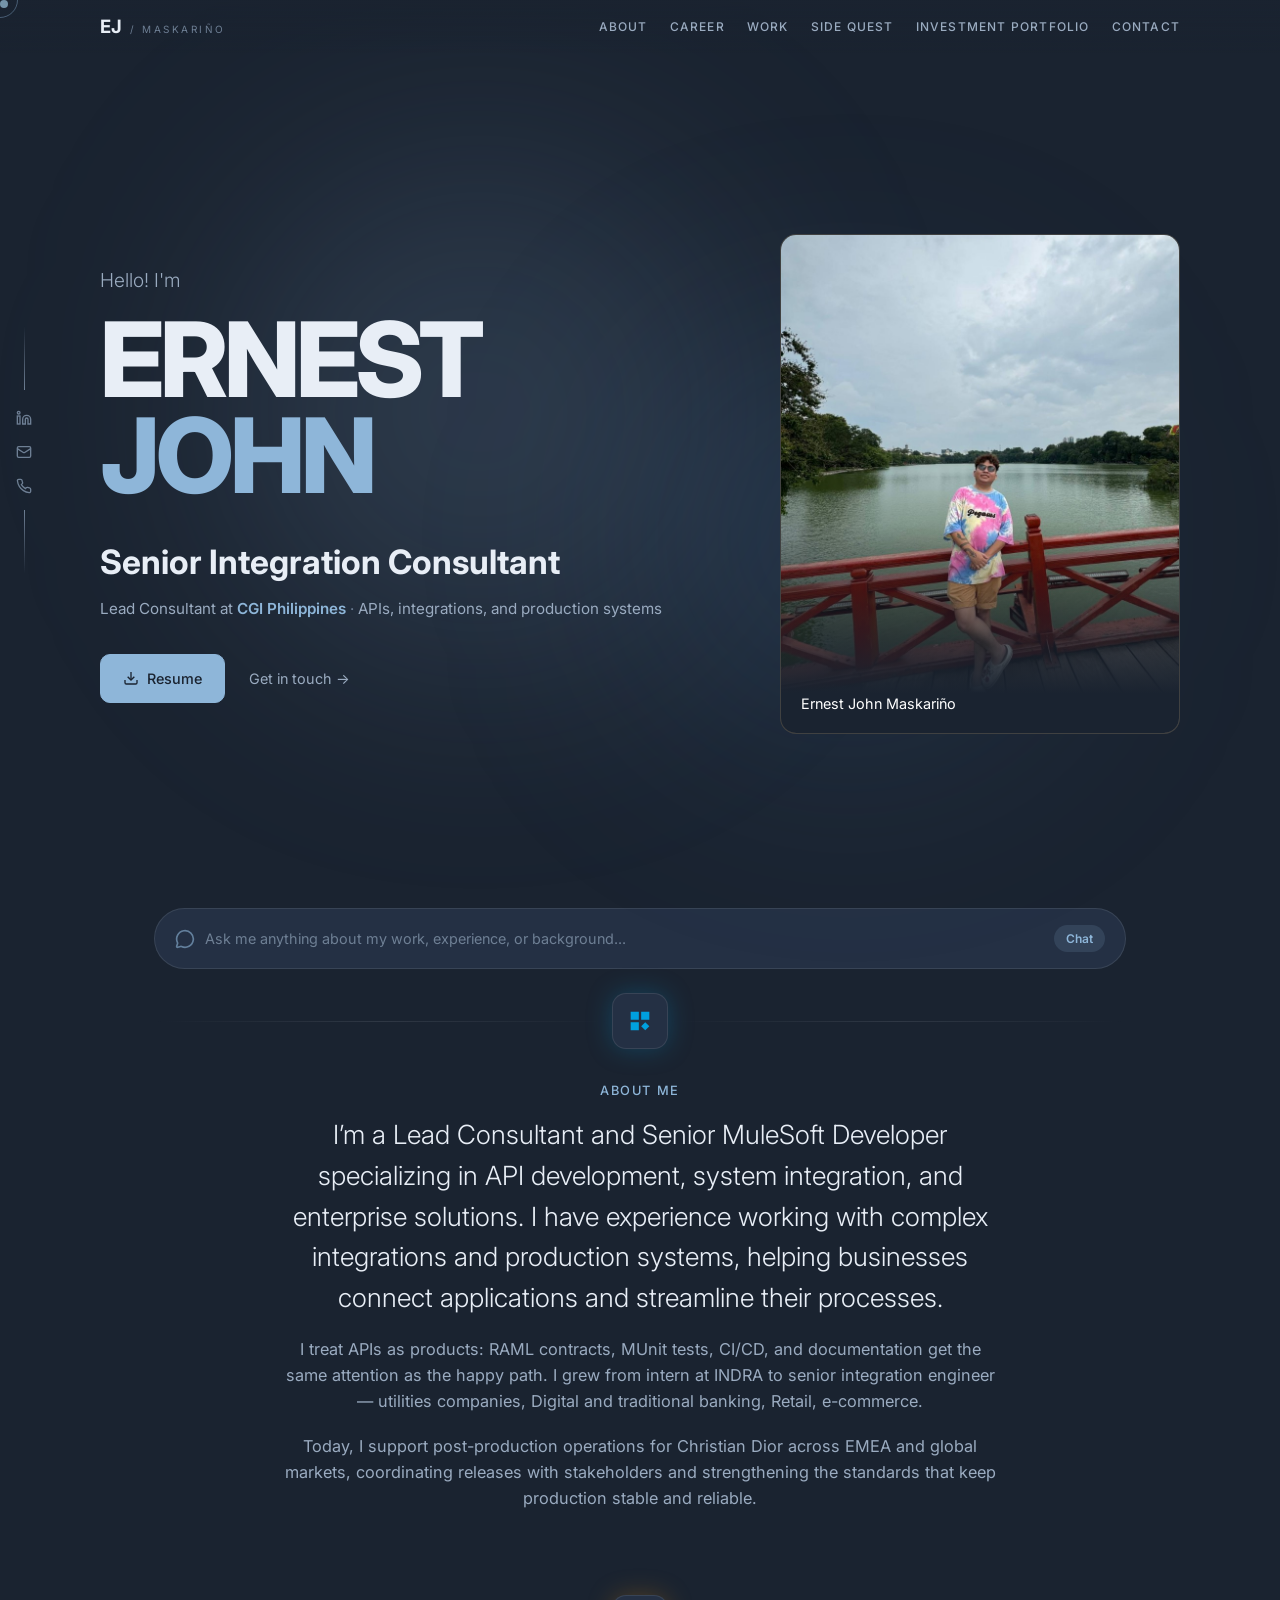
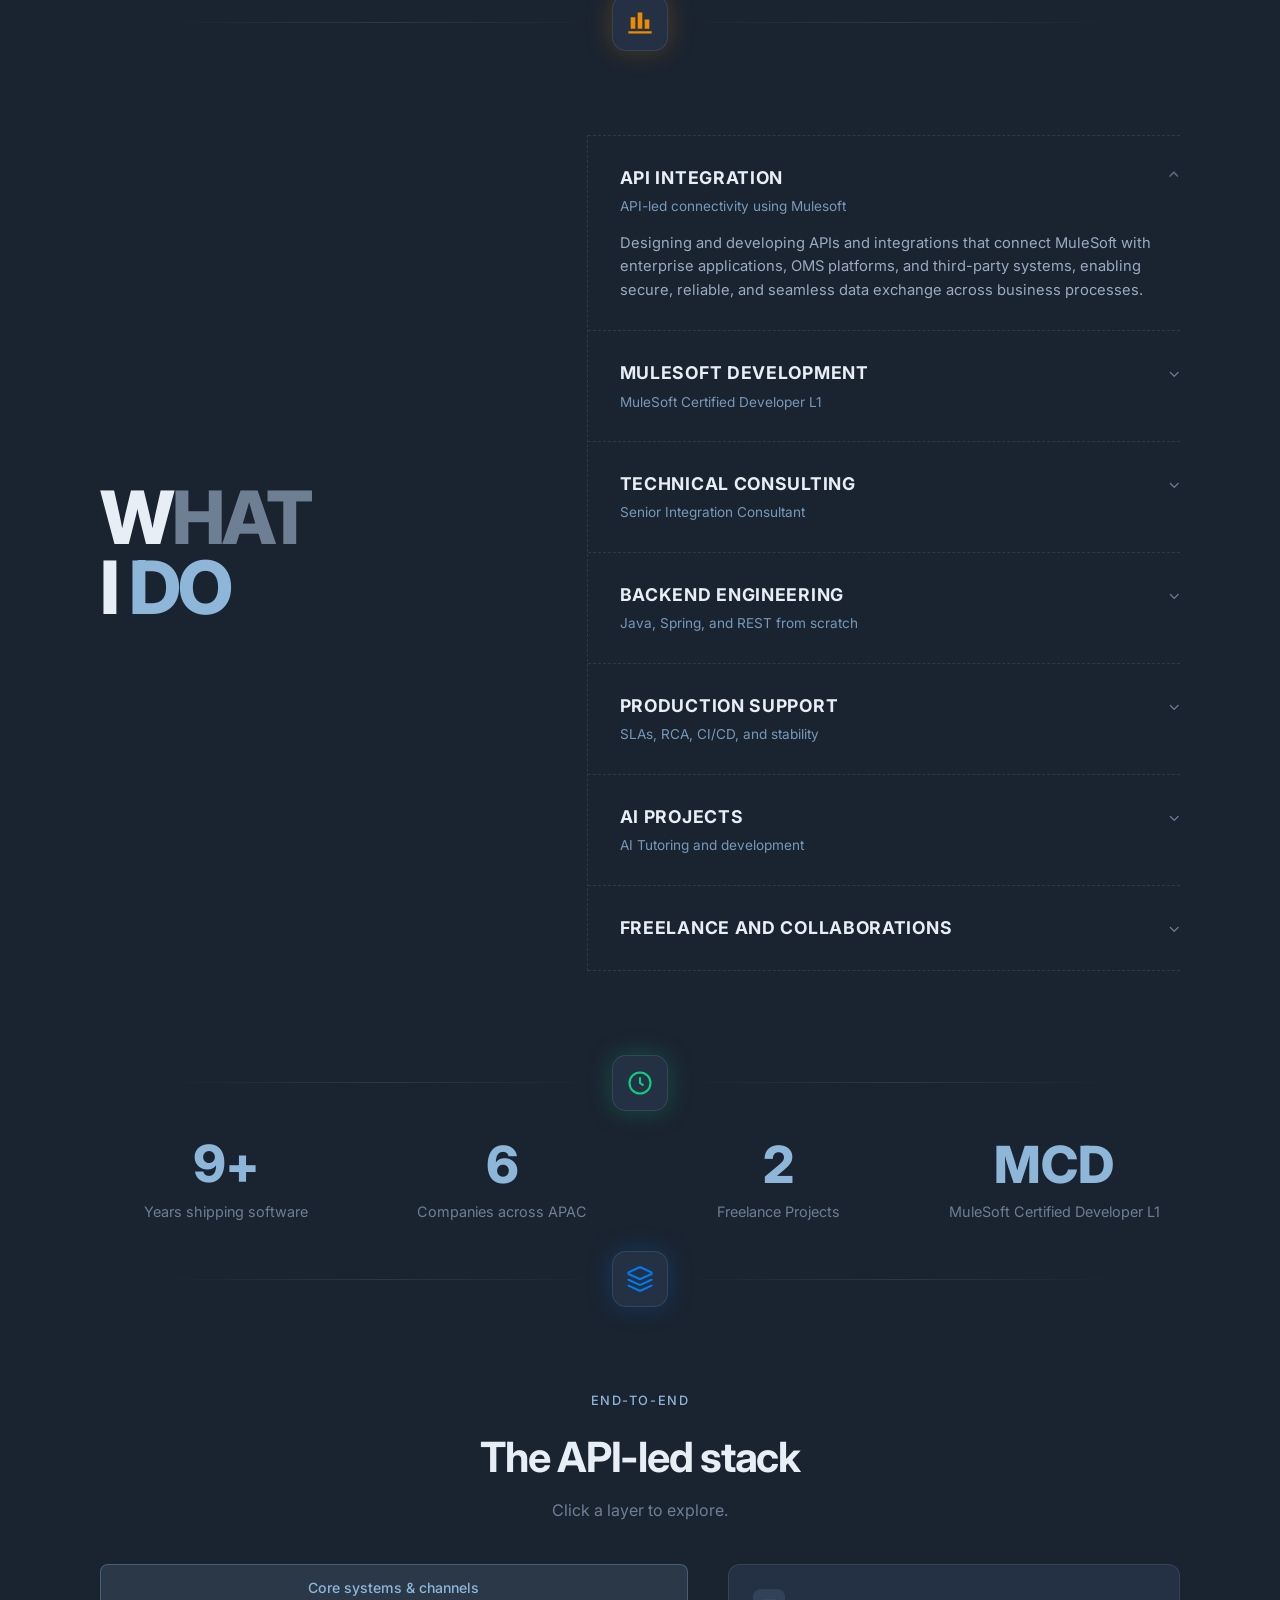
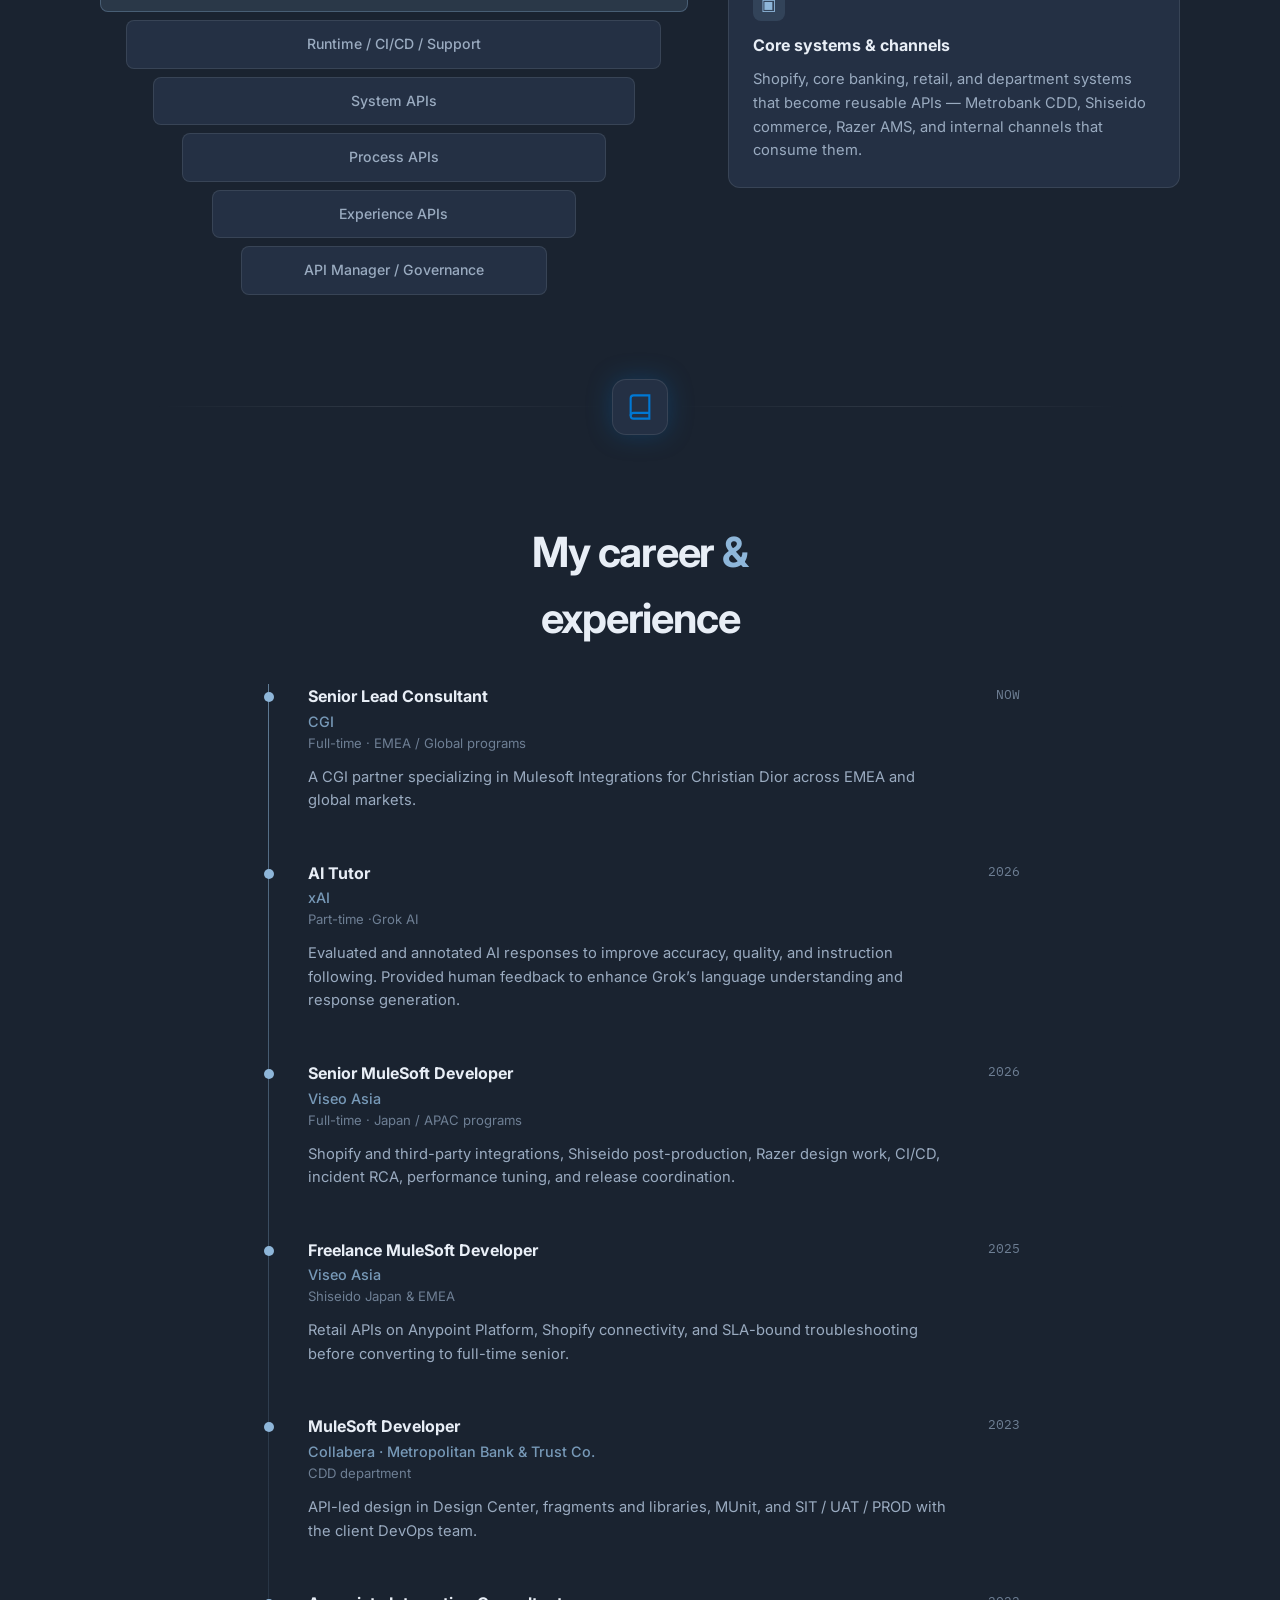
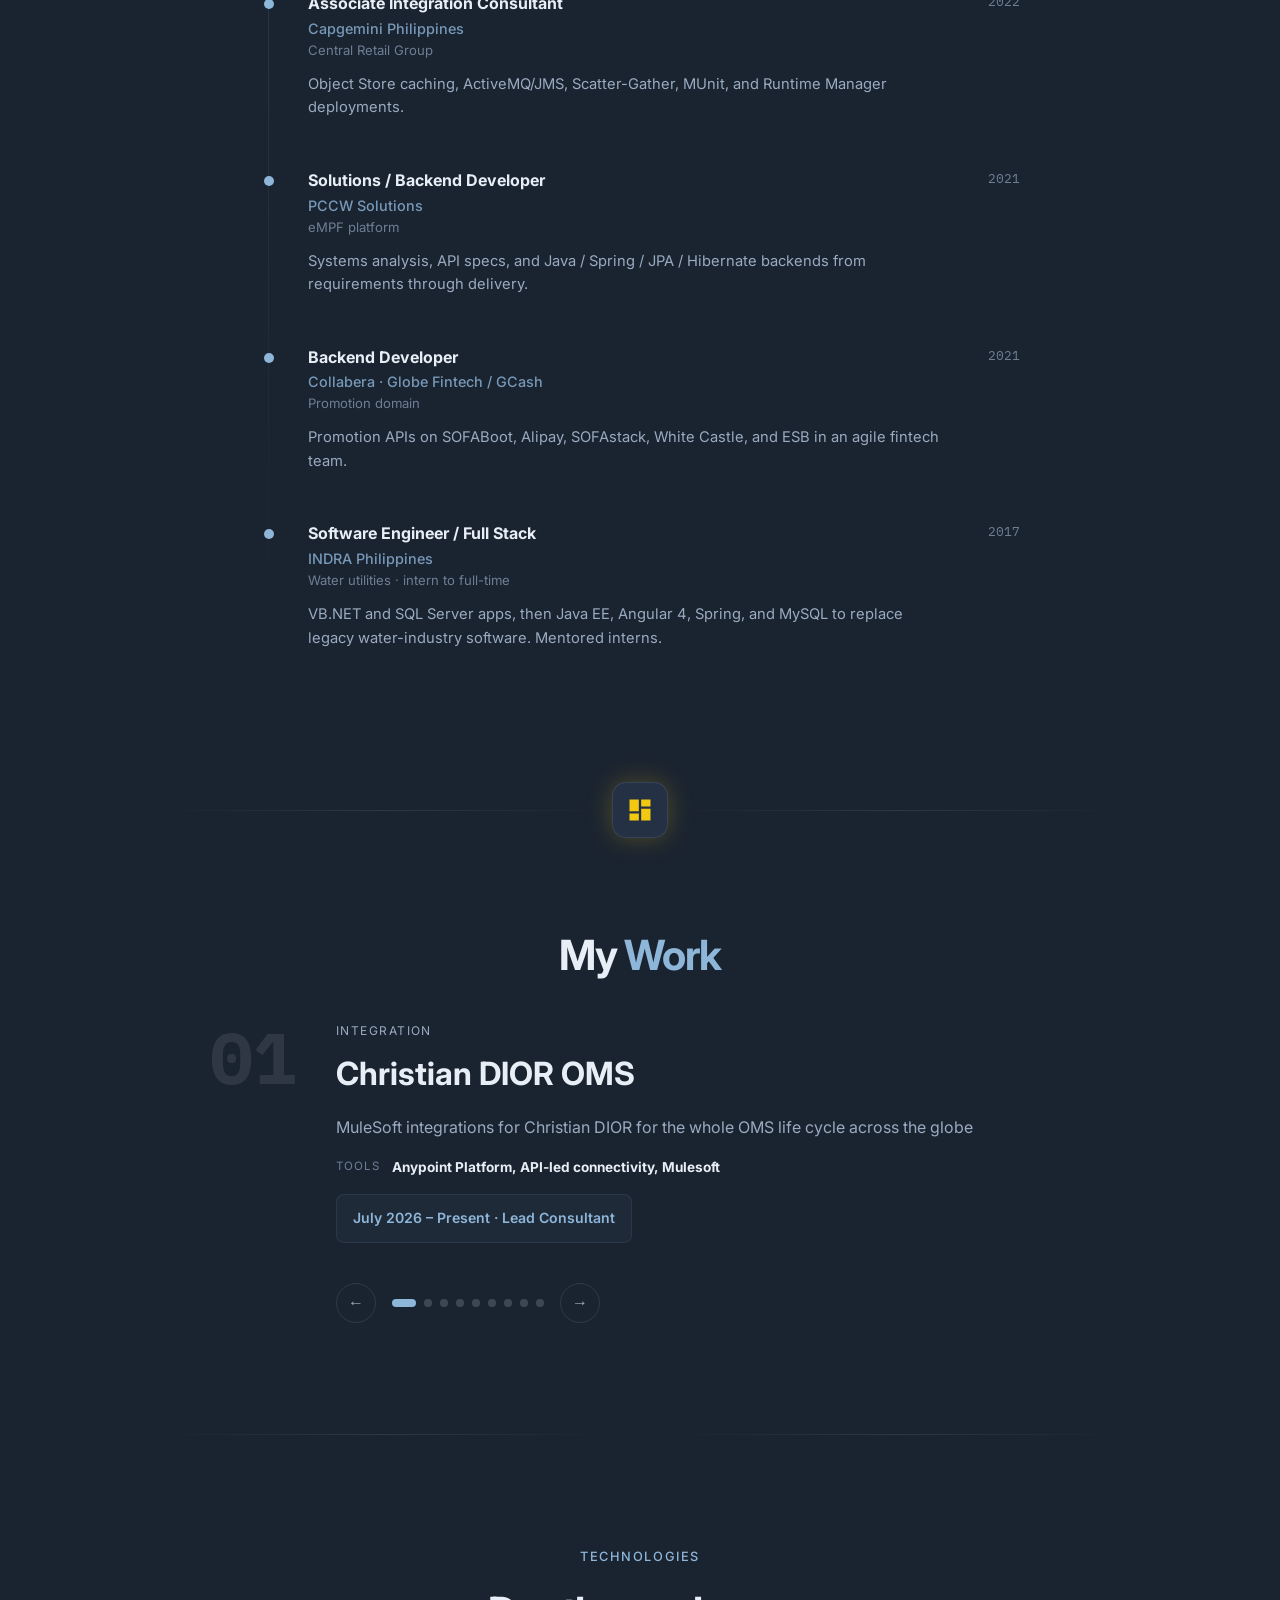
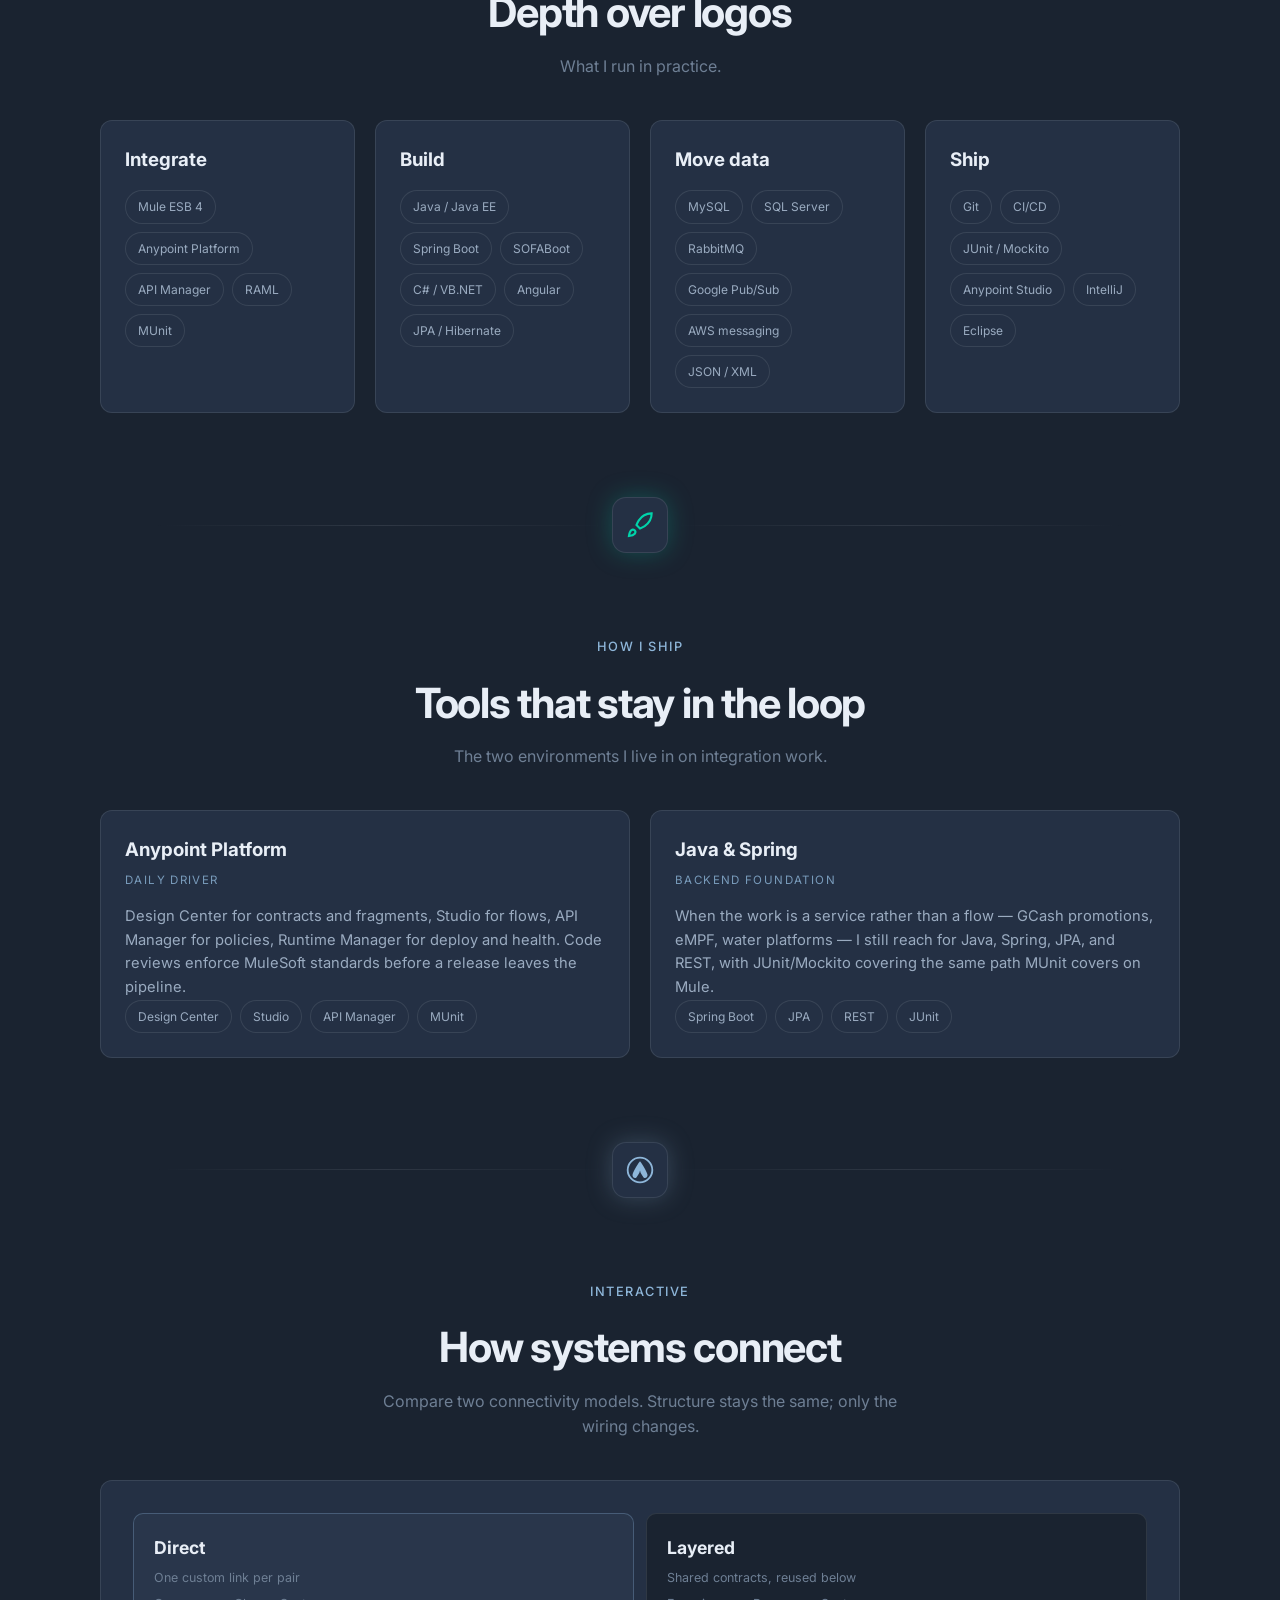
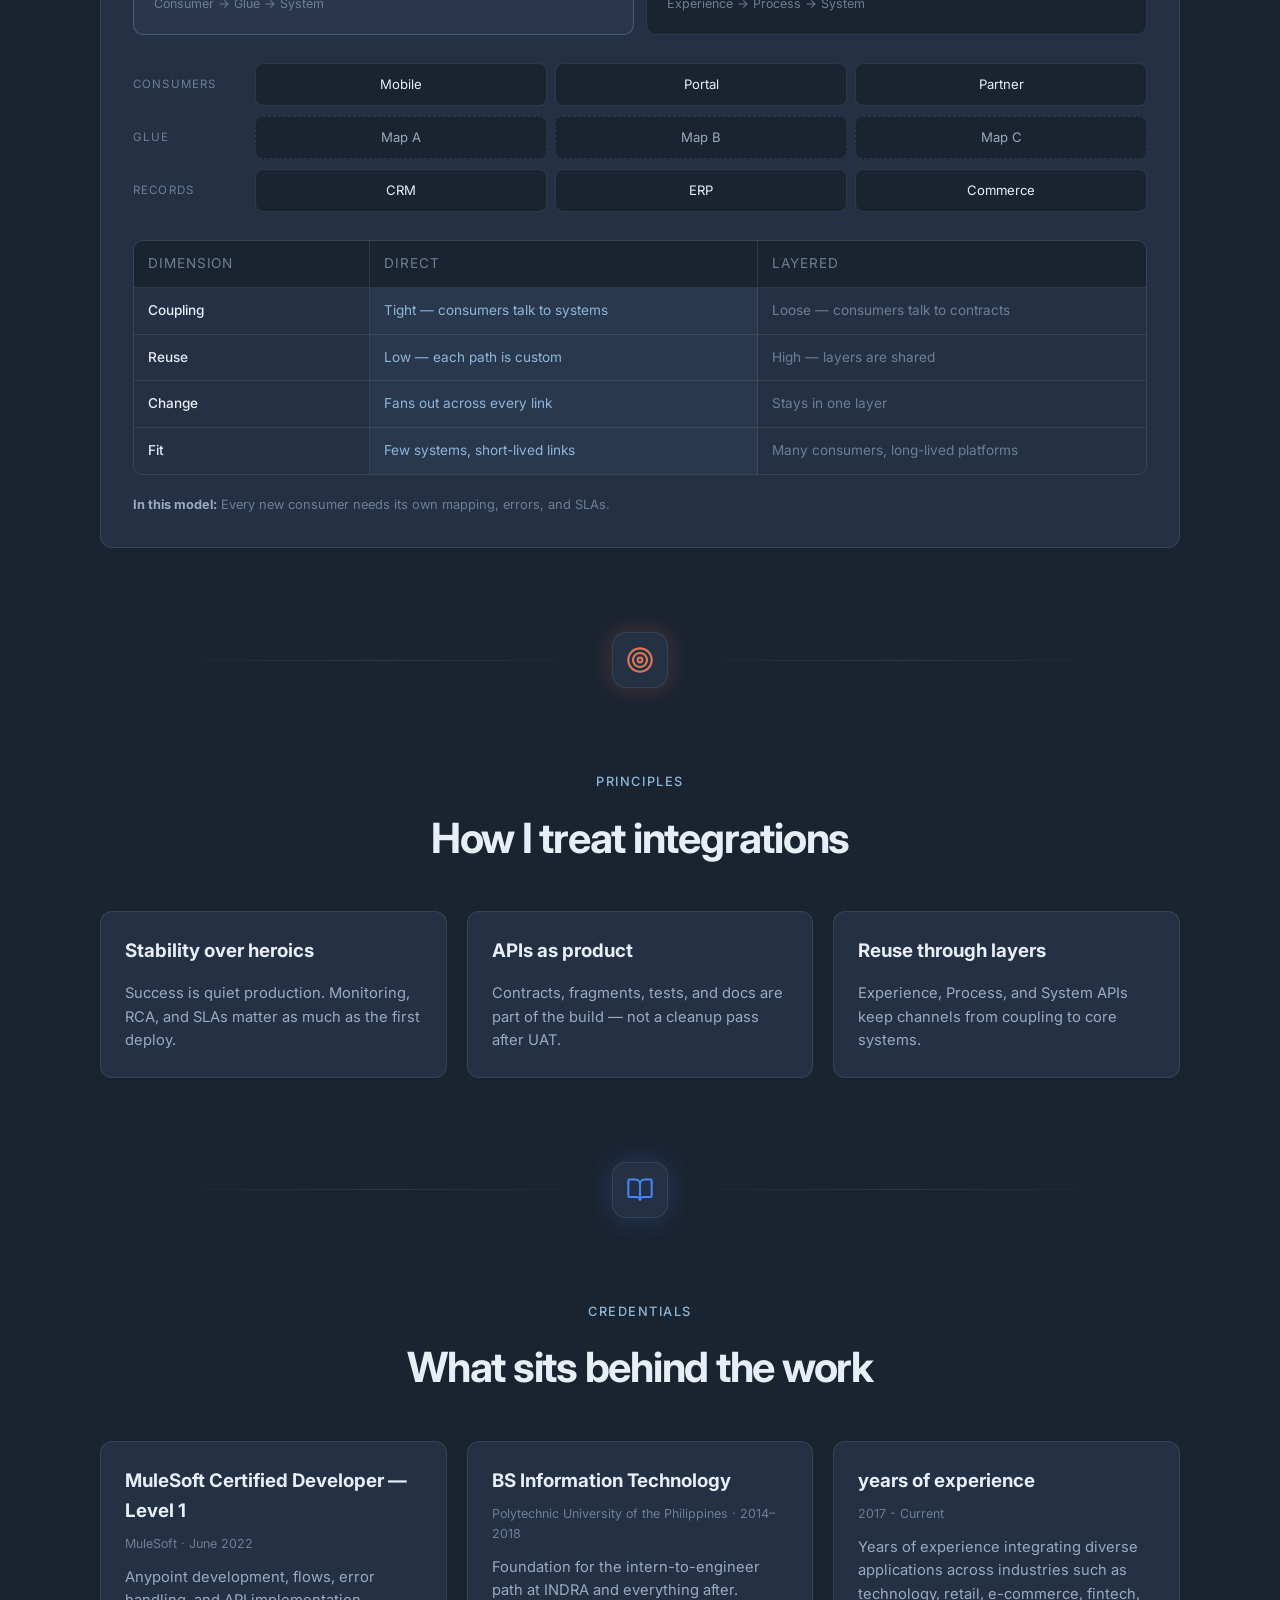
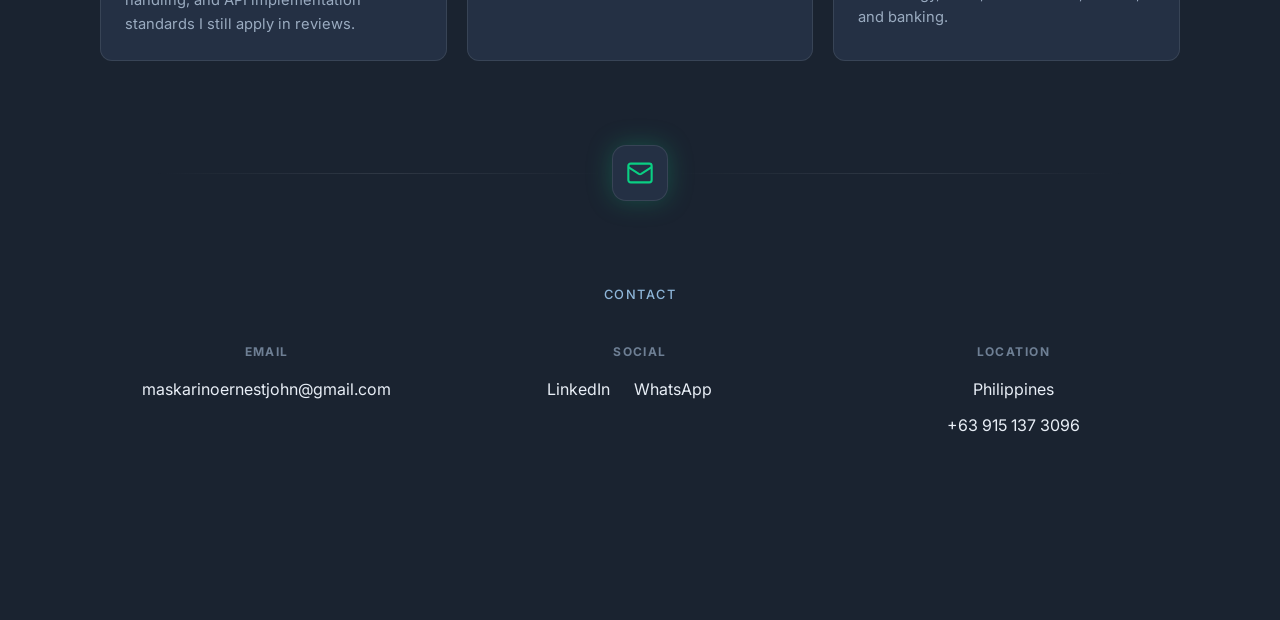
==== commit ff00c69f: "Make the site mobile-first and responsive across screen sizes." ====
--- a/index.html
+++ b/index.html
@@ -2,7 +2,7 @@
 <html lang="en">
   <head>
     <meta charset="UTF-8" />
-    <meta name="viewport" content="width=device-width, initial-scale=1.0" />
+    <meta name="viewport" content="width=device-width, initial-scale=1.0, viewport-fit=cover" />
     <title>Ernest John Maskariño | Senior Integration Consultant</title>
     <meta
       name="description"
@@ -27,7 +27,10 @@
         <span>EJ</span>
         <small>/ Maskariño</small>
       </a>
-      <nav>
+      <button type="button" class="nav-toggle" id="nav-toggle" aria-label="Menu" aria-expanded="false" aria-controls="site-nav">
+        <span></span><span></span><span></span>
+      </button>
+      <nav id="site-nav">
         <a href="#about" class="nav-flip"><span>ABOUT</span><span>ABOUT</span></a>
         <a href="#career" class="nav-flip"><span>CAREER</span><span>CAREER</span></a>
         <a href="#work" class="nav-flip"><span>WORK</span><span>WORK</span></a>
--- a/styles.css
+++ b/styles.css
@@ -12,8 +12,8 @@
   --teal-dim: rgba(142, 182, 217, 0.14);
   --on-brand: #1a2330;
   --page: 1080px;
-  --gutter: clamp(20px, 5vw, 56px);
-  --section: 80px;
+  --gutter: clamp(16px, 4.2vw, 56px);
+  --section: clamp(48px, 7vw, 80px);
 }
 
 * {
@@ -24,6 +24,8 @@
 
 html {
   scroll-behavior: smooth;
+  -webkit-text-size-adjust: 100%;
+  text-size-adjust: 100%;
 }
 
 body {
@@ -32,12 +34,37 @@
   color: var(--ink);
   line-height: 1.6;
   overflow-x: hidden;
+  max-width: 100%;
+}
+
+img,
+svg,
+video {
+  max-width: 100%;
+}
+
+img {
+  height: auto;
+}
+
+p,
+h1,
+h2,
+h3,
+h4,
+h5,
+li {
+  overflow-wrap: break-word;
 }
 
 body.has-custom-cursor,
 body.has-custom-cursor a,
 body.has-custom-cursor button {
   cursor: none;
+}
+
+body.nav-lock {
+  overflow: hidden;
 }
 
 
@@ -85,7 +112,7 @@
   position: fixed;
   inset: 0 0 auto;
   z-index: 50;
-  padding: 14px var(--gutter);
+  padding: calc(12px + env(safe-area-inset-top, 0px)) calc(var(--gutter) + env(safe-area-inset-right, 0px)) 12px calc(var(--gutter) + env(safe-area-inset-left, 0px));
   background: linear-gradient(to bottom, rgba(26, 35, 48, 0.94), transparent);
 }
 
@@ -96,7 +123,9 @@
   display: flex;
   justify-content: space-between;
   align-items: center;
-  gap: 24px;
+  gap: 16px;
+  position: relative;
+  min-width: 0;
 }
 
 .site-header.scrolled {
@@ -125,11 +154,88 @@
   color: var(--dim);
 }
 
+.nav-toggle {
+  width: 44px;
+  height: 44px;
+  margin-right: -10px;
+  border: 0;
+  background: none;
+  display: flex;
+  flex-direction: column;
+  justify-content: center;
+  align-items: center;
+  gap: 5px;
+  z-index: 60;
+}
+
+.nav-toggle span {
+  display: block;
+  width: 20px;
+  height: 2px;
+  background: var(--ink);
+  border-radius: 2px;
+  transition: transform 0.25s ease, opacity 0.25s ease;
+}
+
+.site-header.nav-open .nav-toggle span:nth-child(1) {
+  transform: translateY(7px) rotate(45deg);
+}
+
+.site-header.nav-open .nav-toggle span:nth-child(2) {
+  opacity: 0;
+}
+
+.site-header.nav-open .nav-toggle span:nth-child(3) {
+  transform: translateY(-7px) rotate(-45deg);
+}
+
 .site-header nav {
-  display: flex;
-  flex-wrap: wrap;
-  justify-content: flex-end;
-  gap: 16px 22px;
+  display: none;
+  position: absolute;
+  top: calc(100% + 8px);
+  right: 0;
+  left: auto;
+  width: min(280px, calc(100vw - 32px));
+  flex-direction: column;
+  align-items: stretch;
+  gap: 0;
+  padding: 8px;
+  background: rgba(26, 35, 48, 0.97);
+  border: 1px solid var(--line);
+  border-radius: 14px;
+  backdrop-filter: blur(16px);
+  box-shadow: 0 16px 40px rgba(0, 0, 0, 0.35);
+}
+
+.site-header.nav-open nav {
+  display: flex;
+}
+
+.site-header nav .nav-flip {
+  display: block;
+  height: auto;
+  overflow: visible;
+  padding: 12px 14px;
+  font-size: 13px;
+  letter-spacing: 0.1em;
+}
+
+.site-header nav .nav-flip span {
+  height: auto;
+  line-height: 1.3;
+  white-space: normal;
+}
+
+.site-header nav .nav-flip span:last-child {
+  display: none;
+}
+
+.site-header nav .nav-flip:hover {
+  color: var(--teal);
+}
+
+.site-header nav .nav-flip:hover span {
+  transform: none;
 }
 
 .nav-flip {
@@ -212,10 +318,10 @@
 }
 
 .hero {
-  min-height: 100vh;
+  min-height: 100svh;
   display: flex;
   align-items: center;
-  padding: 112px var(--gutter) 28px;
+  padding: calc(96px + env(safe-area-inset-top, 0px)) var(--gutter) 28px;
   position: relative;
 }
 
@@ -227,16 +333,16 @@
 }
 
 .glow-a {
-  width: 500px;
-  height: 500px;
+  width: min(500px, 80vw);
+  height: min(500px, 80vw);
   background: rgba(142, 182, 217, 0.16);
   top: 18%;
   left: 18%;
 }
 
 .glow-b {
-  width: 400px;
-  height: 400px;
+  width: min(400px, 70vw);
+  height: min(400px, 70vw);
   background: rgba(91, 142, 196, 0.16);
   bottom: 18%;
   right: 18%;
@@ -265,8 +371,8 @@
 
 .hero-grid {
   display: grid;
-  grid-template-columns: 1.1fr 0.9fr;
-  gap: 48px;
+  grid-template-columns: 1fr;
+  gap: 28px;
   align-items: center;
   position: relative;
 }
@@ -279,7 +385,7 @@
 }
 
 .hero-name {
-  font-size: clamp(3.4rem, 8vw, 6.5rem);
+  font-size: clamp(2.5rem, 14vw, 6.5rem);
   font-weight: 800;
   letter-spacing: -0.04em;
   line-height: 0.92;
@@ -314,10 +420,11 @@
 }
 
 .hero-cta {
-  margin-top: 40px;
-  display: flex;
+  margin-top: 32px;
+  display: flex;
+  flex-wrap: wrap;
   align-items: center;
-  gap: 24px;
+  gap: 16px 24px;
 }
 
 .btn-resume {
@@ -354,11 +461,16 @@
   color: var(--teal);
 }
 
+.hero-portrait {
+  order: -1;
+}
+
 .portrait {
   position: relative;
   aspect-ratio: 4 / 5;
-  max-width: 400px;
-  margin-left: auto;
+  width: 100%;
+  max-width: min(280px, 70vw);
+  margin: 0 auto;
   border-radius: 16px;
   overflow: hidden;
   background: #2c2c2c;
@@ -400,14 +512,24 @@
   width: 100%;
   display: flex;
   align-items: center;
-  gap: 12px;
-  padding: 16px 24px;
-  border-radius: 999px;
+  gap: 10px;
+  padding: 14px 16px;
+  border-radius: 18px;
   border: 1px solid var(--line);
   background: var(--panel);
   color: var(--dim);
   font: inherit;
   text-align: left;
+  min-width: 0;
+}
+
+.chat-bar span {
+  flex: 1;
+  font-size: 0.85rem;
+  min-width: 0;
+  overflow: hidden;
+  text-overflow: ellipsis;
+  white-space: nowrap;
 }
 
 .chat-bar svg {
@@ -415,11 +537,6 @@
   height: 20px;
   color: rgba(142, 182, 217, 0.6);
   flex-shrink: 0;
-}
-
-.chat-bar span {
-  flex: 1;
-  font-size: 0.9rem;
 }
 
 .chat-bar em {
@@ -430,6 +547,7 @@
   padding: 4px 12px;
   font-size: 12px;
   font-weight: 600;
+  flex-shrink: 0;
 }
 
 .chat-bar:hover {
@@ -528,11 +646,11 @@
 }
 
 #what .split {
-  align-items: center;
+  align-items: start;
 }
 
 #what .display {
-  text-align: left;
+  text-align: center;
   margin: 0;
 }
 
@@ -541,7 +659,7 @@
 }
 
 .display {
-  font-size: clamp(3rem, 7vw, 4.6rem);
+  font-size: clamp(2.2rem, 11vw, 4.6rem);
   font-weight: 800;
   letter-spacing: -0.04em;
   line-height: 0.95;
@@ -562,8 +680,8 @@
 
 .split {
   display: grid;
-  grid-template-columns: 0.85fr 1.15fr;
-  gap: 48px;
+  grid-template-columns: 1fr;
+  gap: 28px;
   align-items: start;
 }
 
@@ -579,7 +697,7 @@
   border-top: 1px dashed var(--line);
   color: inherit;
   font: inherit;
-  padding: 28px 0 28px 32px;
+  padding: 20px 0 20px 16px;
   display: grid;
   grid-template-columns: 1fr auto;
   cursor: pointer;
@@ -628,8 +746,8 @@
 
 .metrics-grid {
   display: grid;
-  grid-template-columns: repeat(4, 1fr);
-  gap: 24px;
+  grid-template-columns: 1fr 1fr;
+  gap: 20px 16px;
   text-align: center;
   max-width: var(--page);
   margin: 0 auto;
@@ -684,9 +802,9 @@
 
 .life-grid {
   display: grid;
-  grid-template-columns: 1.3fr 1fr;
-  gap: 40px;
-  margin-top: 40px;
+  grid-template-columns: 1fr;
+  gap: 24px;
+  margin-top: 32px;
   align-items: start;
 }
 
@@ -742,8 +860,8 @@
 
 .timeline {
   position: relative;
-  margin: 40px auto 0;
-  padding-left: 48px;
+  margin: 32px auto 0;
+  padding-left: 36px;
   max-width: 760px;
 }
 
@@ -764,7 +882,7 @@
 
 .career-card .dot {
   position: absolute;
-  left: -44px;
+  left: -32px;
   top: 8px;
   width: 10px;
   height: 10px;
@@ -786,7 +904,8 @@
 .career-head {
   display: flex;
   justify-content: space-between;
-  gap: 16px;
+  flex-wrap: wrap;
+  gap: 8px 16px;
 }
 
 .career-head h5 {
@@ -815,8 +934,9 @@
 
 .work-stage {
   display: flex;
-  gap: 40px;
-  margin-top: 40px;
+  flex-direction: column;
+  gap: 16px;
+  margin-top: 32px;
   align-items: flex-start;
   max-width: 860px;
   margin-left: auto;
@@ -824,11 +944,7 @@
 }
 
 .work-num {
-  font-size: 4.5rem;
-  font-weight: 800;
-  font-family: "IBM Plex Mono", monospace;
-  color: rgba(232, 238, 246, 0.1);
-  line-height: 1;
+  display: none;
 }
 
 .work-kicker {
@@ -851,7 +967,8 @@
 
 .work-tools {
   display: flex;
-  gap: 12px;
+  flex-wrap: wrap;
+  gap: 8px 12px;
   margin-top: 16px;
   font-size: 0.85rem;
 }
@@ -866,6 +983,7 @@
 .work-badge {
   margin-top: 16px;
   display: inline-block;
+  max-width: 100%;
   padding: 12px 16px;
   border-radius: 8px;
   background: rgba(142, 182, 217, 0.05);
@@ -873,6 +991,7 @@
   color: var(--teal);
   font-size: 0.88rem;
   font-weight: 600;
+  overflow-wrap: anywhere;
 }
 
 .work-nav {
@@ -925,15 +1044,15 @@
 }
 
 .stack-grid {
-  grid-template-columns: repeat(4, 1fr);
+  grid-template-columns: 1fr;
 }
 
 .build-grid {
-  grid-template-columns: 1fr 1fr;
+  grid-template-columns: 1fr;
 }
 
 .philo-grid {
-  grid-template-columns: repeat(3, 1fr);
+  grid-template-columns: 1fr;
 }
 
 .stack-grid article,
@@ -998,17 +1117,17 @@
 }
 
 .etl-box {
-  margin-top: 40px;
+  margin-top: 32px;
   border: 1px solid var(--line);
   background: var(--panel);
   border-radius: 12px;
-  padding: 32px;
+  padding: 20px;
 }
 
 .etl-tabs {
   display: grid;
-  grid-template-columns: 1fr 1fr;
-  gap: 16px;
+  grid-template-columns: 1fr;
+  gap: 12px;
   margin-bottom: 28px;
 }
 
@@ -1047,9 +1166,9 @@
 
 .arch-row {
   display: grid;
-  grid-template-columns: 110px 1fr;
-  gap: 12px;
-  align-items: center;
+  grid-template-columns: 1fr;
+  gap: 8px;
+  align-items: start;
 }
 
 .arch-label {
@@ -1104,11 +1223,43 @@
 }
 
 .compare-head {
-  background: var(--bg);
-  font-size: 0.72rem;
-  letter-spacing: 0.08em;
+  display: none;
+}
+
+.compare-row {
+  grid-template-columns: 1fr;
+}
+
+.compare-row span {
+  border-right: 0;
+}
+
+.compare-row span:nth-child(2)::before,
+.compare-row span:nth-child(3)::before {
+  display: block;
+  font-size: 0.68rem;
+  letter-spacing: 0.1em;
   text-transform: uppercase;
   color: var(--dim);
+  margin-bottom: 4px;
+}
+
+.compare-row span:nth-child(2)::before {
+  content: "Direct";
+}
+
+.compare-row span:nth-child(3)::before {
+  content: "Layered";
+}
+
+.div-icon {
+  width: 48px;
+  height: 48px;
+}
+
+.div-icon svg {
+  width: 24px;
+  height: 24px;
 }
 
 .compare-head span,
@@ -1156,8 +1307,8 @@
 
 .contact-grid {
   display: grid;
-  grid-template-columns: repeat(3, 1fr);
-  gap: 40px;
+  grid-template-columns: 1fr;
+  gap: 28px;
   margin-top: 36px;
   text-align: center;
 }
@@ -1176,6 +1327,7 @@
   text-decoration: none;
   display: block;
   margin-bottom: 10px;
+  overflow-wrap: anywhere;
 }
 
 .contact-grid a {
@@ -1204,12 +1356,20 @@
   opacity: 1;
 }
 
+@media (hover: none) {
+  .contact-link svg {
+    opacity: 0.85;
+  }
+}
+
 #contact footer {
   margin-top: 48px;
   padding-top: 24px;
   border-top: 1px solid var(--line);
   display: flex;
-  justify-content: space-between;
+  flex-direction: column;
+  gap: 8px;
+  text-align: center;
   color: var(--dim);
   font-size: 0.75rem;
   max-width: var(--page);
@@ -1225,8 +1385,8 @@
   z-index: 80;
   background: rgba(26, 35, 48, 0.62);
   display: grid;
-  place-items: center;
-  padding: 24px;
+  place-items: end center;
+  padding: 0;
 }
 
 .chat-modal[hidden] {
@@ -1234,14 +1394,16 @@
 }
 
 .chat-panel {
-  width: min(560px, 100%);
-  height: min(640px, 90vh);
+  width: 100%;
+  height: min(100dvh, 100%);
+  max-height: 100dvh;
   background: var(--panel);
-  border: 1px solid var(--line);
-  border-radius: 16px;
+  border: 0;
+  border-radius: 16px 16px 0 0;
   display: flex;
   flex-direction: column;
   overflow: hidden;
+  padding-bottom: env(safe-area-inset-bottom, 0px);
 }
 
 .chat-panel header {
@@ -1310,6 +1472,10 @@
   gap: 8px;
   padding: 12px;
   border-top: 1px solid var(--line);
+}
+
+#chat-form button {
+  flex-shrink: 0;
 }
 
 #chat-form input {
@@ -1396,17 +1562,17 @@
 }
 
 .soon {
-  min-height: 100vh;
+  min-height: 100svh;
   display: flex;
   flex-direction: column;
   align-items: center;
   justify-content: center;
   text-align: center;
-  padding: 120px var(--gutter) 64px;
+  padding: calc(120px + env(safe-area-inset-top, 0px)) var(--gutter) 64px;
 }
 
 .soon h1 {
-  font-size: clamp(2.8rem, 8vw, 5.5rem);
+  font-size: clamp(2.2rem, 12vw, 5.5rem);
   letter-spacing: -0.04em;
   font-weight: 800;
   margin: 8px 0 16px;
@@ -1418,77 +1584,248 @@
   margin-bottom: 32px;
 }
 
-@media (max-width: 980px) {
-  .hero-grid,
-  .split,
-  .life-grid,
-  .metrics-grid,
+@media (min-width: 480px) {
+  .metrics-grid {
+    gap: 24px;
+  }
+
+  .chat-bar {
+    padding: 16px 20px;
+    border-radius: 999px;
+  }
+}
+
+@media (min-width: 640px) {
   .stack-grid,
   .build-grid,
   .philo-grid,
-  .etl-tabs,
-  .arch-row,
-  .contact-grid,
+  .metrics-grid {
+    grid-template-columns: 1fr 1fr;
+  }
+
+  .etl-tabs {
+    grid-template-columns: 1fr 1fr;
+  }
+
+  #contact footer {
+    flex-direction: row;
+    justify-content: space-between;
+    text-align: left;
+  }
+
+  .div-icon {
+    width: 56px;
+    height: 56px;
+  }
+
+  .div-icon svg {
+    width: 28px;
+    height: 28px;
+  }
+}
+
+@media (min-width: 768px) {
+  .compare-head {
+    display: grid;
+    grid-template-columns: 0.7fr 1.15fr 1.15fr;
+    background: var(--bg);
+    font-size: 0.72rem;
+    letter-spacing: 0.08em;
+    text-transform: uppercase;
+    color: var(--dim);
+  }
+
+  .compare-row {
+    grid-template-columns: 0.7fr 1.15fr 1.15fr;
+  }
+
+  .compare-row span {
+    border-right: 1px solid var(--line);
+  }
+
+  .compare-row span:nth-child(2)::before,
+  .compare-row span:nth-child(3)::before {
+    content: none;
+  }
+
+  .arch-row {
+    grid-template-columns: 110px 1fr;
+    gap: 12px;
+    align-items: center;
+  }
+
+  .etl-box {
+    padding: 32px;
+  }
+
+  .acc-item {
+    padding: 28px 0 28px 32px;
+  }
+
+  .timeline {
+    padding-left: 48px;
+  }
+
+  .career-card .dot {
+    left: -44px;
+  }
+
+  .chat-modal {
+    place-items: center;
+    padding: 24px;
+  }
+
+  .chat-panel {
+    width: min(560px, 100%);
+    height: min(640px, 90vh);
+    max-height: 90vh;
+    border: 1px solid var(--line);
+    border-radius: 16px;
+    padding-bottom: 0;
+  }
+}
+
+@media (min-width: 900px) {
+  .hero-grid {
+    grid-template-columns: 1.1fr 0.9fr;
+    gap: 48px;
+  }
+
+  .hero-portrait {
+    order: 0;
+  }
+
+  .portrait {
+    margin-left: auto;
+    margin-right: 0;
+    max-width: 400px;
+  }
+
+  .split {
+    grid-template-columns: 0.85fr 1.15fr;
+    gap: 48px;
+  }
+
+  #what .split {
+    align-items: center;
+  }
+
+  #what .display {
+    text-align: left;
+  }
+
+  .life-grid {
+    grid-template-columns: 1.3fr 1fr;
+    gap: 40px;
+  }
+
+  .metrics-grid {
+    grid-template-columns: repeat(4, 1fr);
+  }
+
+  .philo-grid {
+    grid-template-columns: repeat(3, 1fr);
+  }
+
+  .contact-grid {
+    grid-template-columns: repeat(3, 1fr);
+    gap: 40px;
+  }
+
   .work-stage {
-    grid-template-columns: 1fr;
-    display: grid;
-  }
-
-  .compare {
-    overflow-x: auto;
-  }
-
-  .arch-row {
-    grid-template-columns: 1fr;
-    gap: 6px;
+    flex-direction: row;
+    gap: 40px;
   }
 
   .work-num {
+    display: block;
+    font-size: clamp(3rem, 6vw, 4.5rem);
+    font-weight: 800;
+    font-family: "IBM Plex Mono", monospace;
+    color: rgba(232, 238, 246, 0.1);
+    line-height: 1;
+    flex-shrink: 0;
+  }
+
+  .chat-bar span {
+    font-size: 0.9rem;
+  }
+}
+
+@media (min-width: 1024px) {
+  .nav-toggle {
     display: none;
   }
 
+  .site-header nav,
+  .site-header.nav-open nav {
+    display: flex;
+    position: static;
+    width: auto;
+    flex-direction: row;
+    flex-wrap: wrap;
+    justify-content: flex-end;
+    align-items: center;
+    gap: 16px 22px;
+    padding: 0;
+    background: none;
+    border: 0;
+    border-radius: 0;
+    box-shadow: none;
+    backdrop-filter: none;
+  }
+
+  .site-header nav .nav-flip {
+    display: inline-block;
+    height: 18px;
+    overflow: hidden;
+    padding: 0;
+    font-size: 12px;
+  }
+
+  .site-header nav .nav-flip span {
+    height: 18px;
+    line-height: 18px;
+  }
+
+  .site-header nav .nav-flip span:last-child {
+    display: block;
+  }
+
+  .site-header nav .nav-flip:hover span {
+    transform: translateY(-18px);
+  }
+
+  .stack-grid {
+    grid-template-columns: repeat(4, 1fr);
+  }
+}
+
+@media (min-width: 1100px) {
+  .social-rail {
+    display: flex;
+    left: max(16px, env(safe-area-inset-left, 0px));
+  }
+}
+
+@media (max-height: 500px) and (orientation: landscape) {
+  .hero {
+    min-height: auto;
+    padding-top: calc(88px + env(safe-area-inset-top, 0px));
+    padding-bottom: 32px;
+  }
+
   .hero-portrait {
-    display: block;
-    order: -1;
+    order: 0;
   }
 
   .portrait {
-    margin: 0 auto 8px;
-    max-width: 280px;
-  }
-
-  .site-header {
-    padding: 12px var(--gutter);
-  }
-
-  .site-header nav {
-    gap: 10px 14px;
-  }
-
-  .nav-flip {
-    font-size: 11px;
-    height: 16px;
-    line-height: 16px;
-  }
-
-  .nav-flip span {
-    height: 16px;
-    line-height: 16px;
-  }
-
-  .nav-flip span:last-child {
-    top: 16px;
-  }
-
-  .nav-flip:hover span {
-    transform: translateY(-16px);
-  }
-
-  :root {
-    --section: 56px;
-  }
-
-  #what .display {
-    text-align: center;
-  }
-}
+    max-width: 180px;
+  }
+
+  .glow-a,
+  .glow-b {
+    width: 220px;
+    height: 220px;
+  }
+}
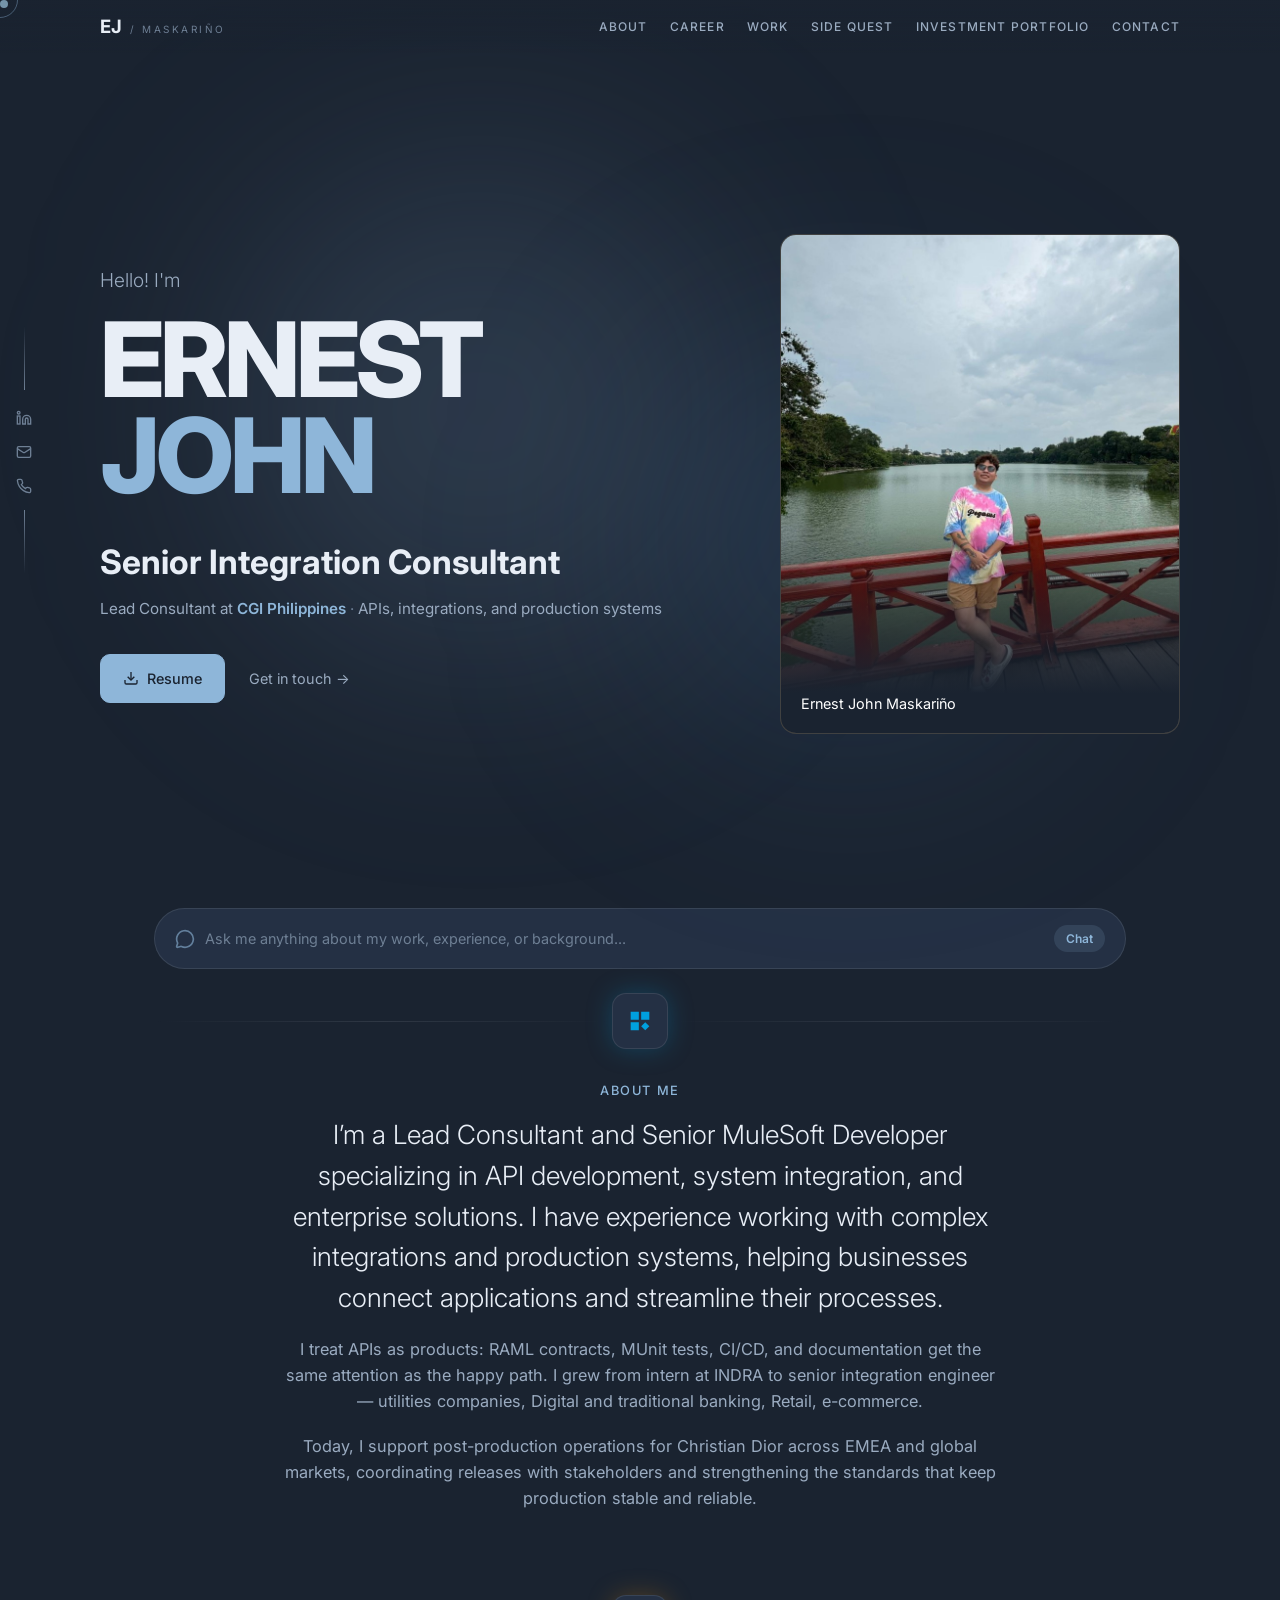
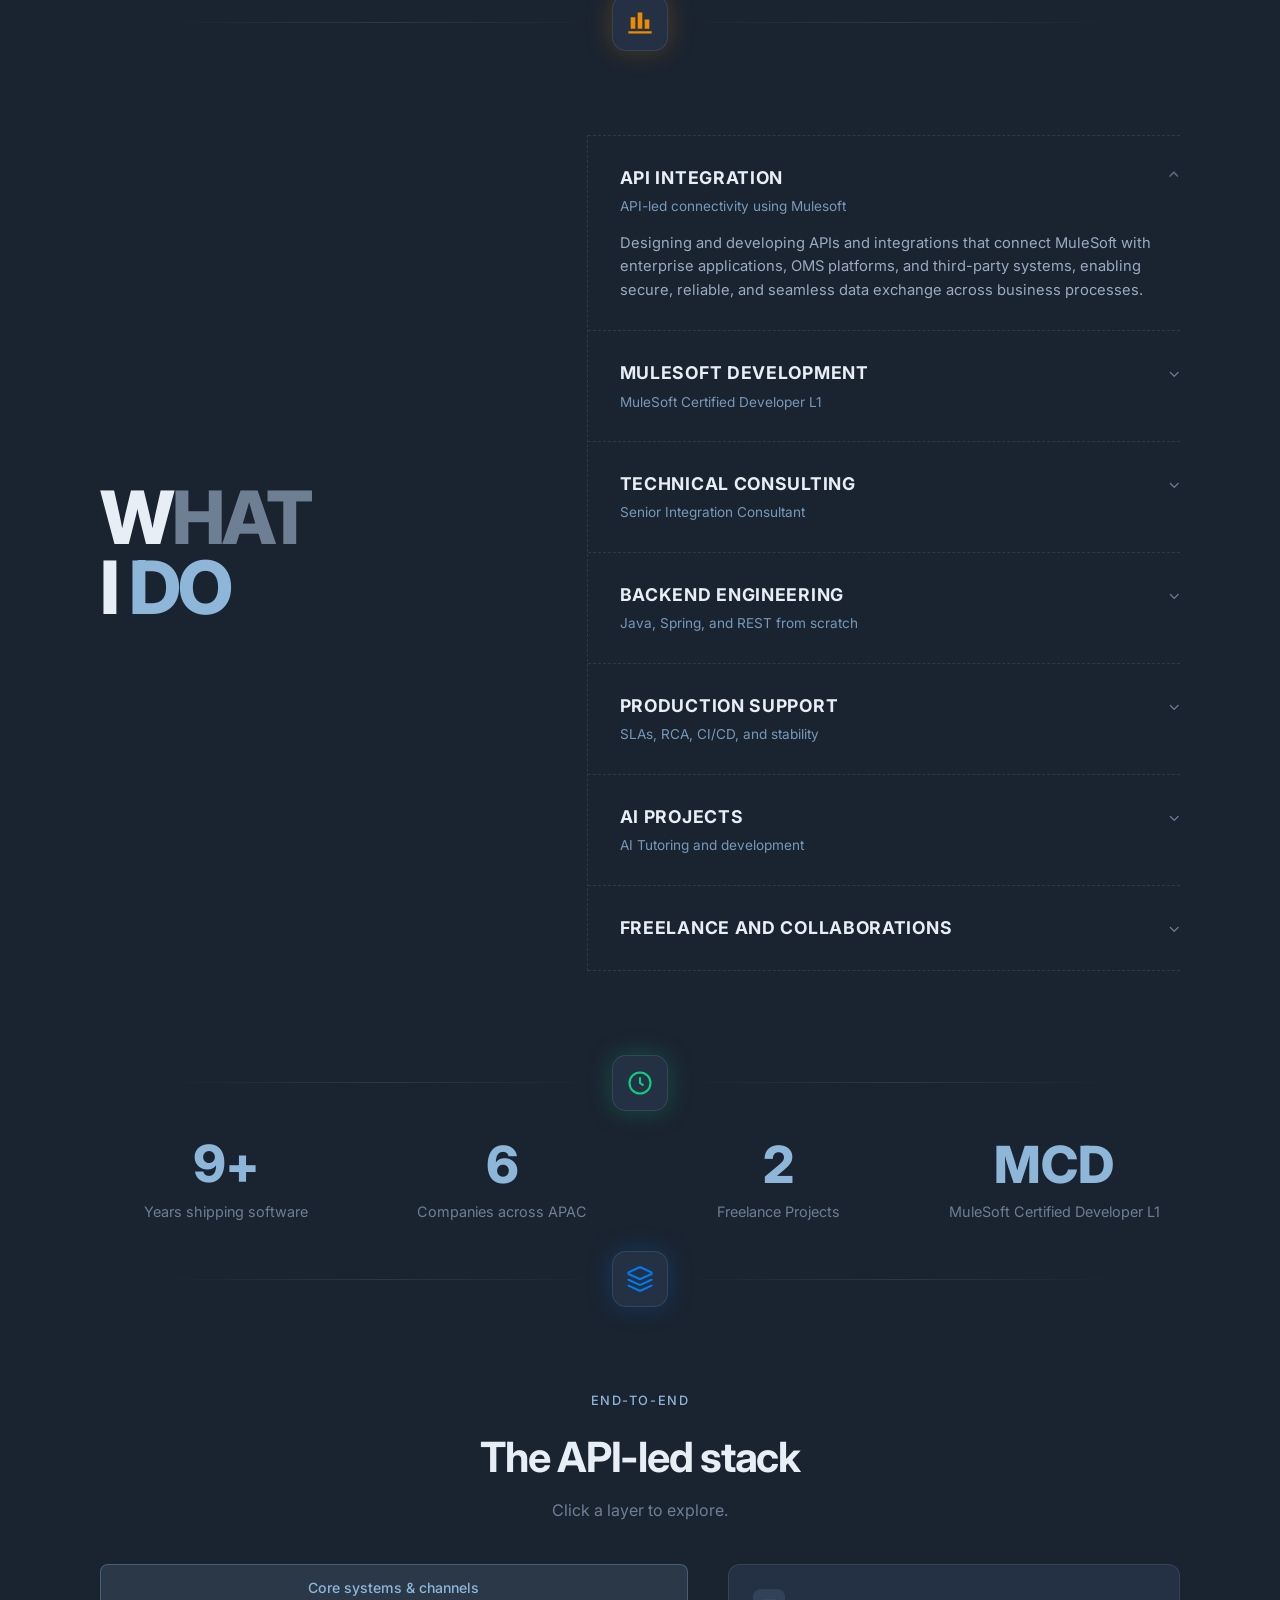
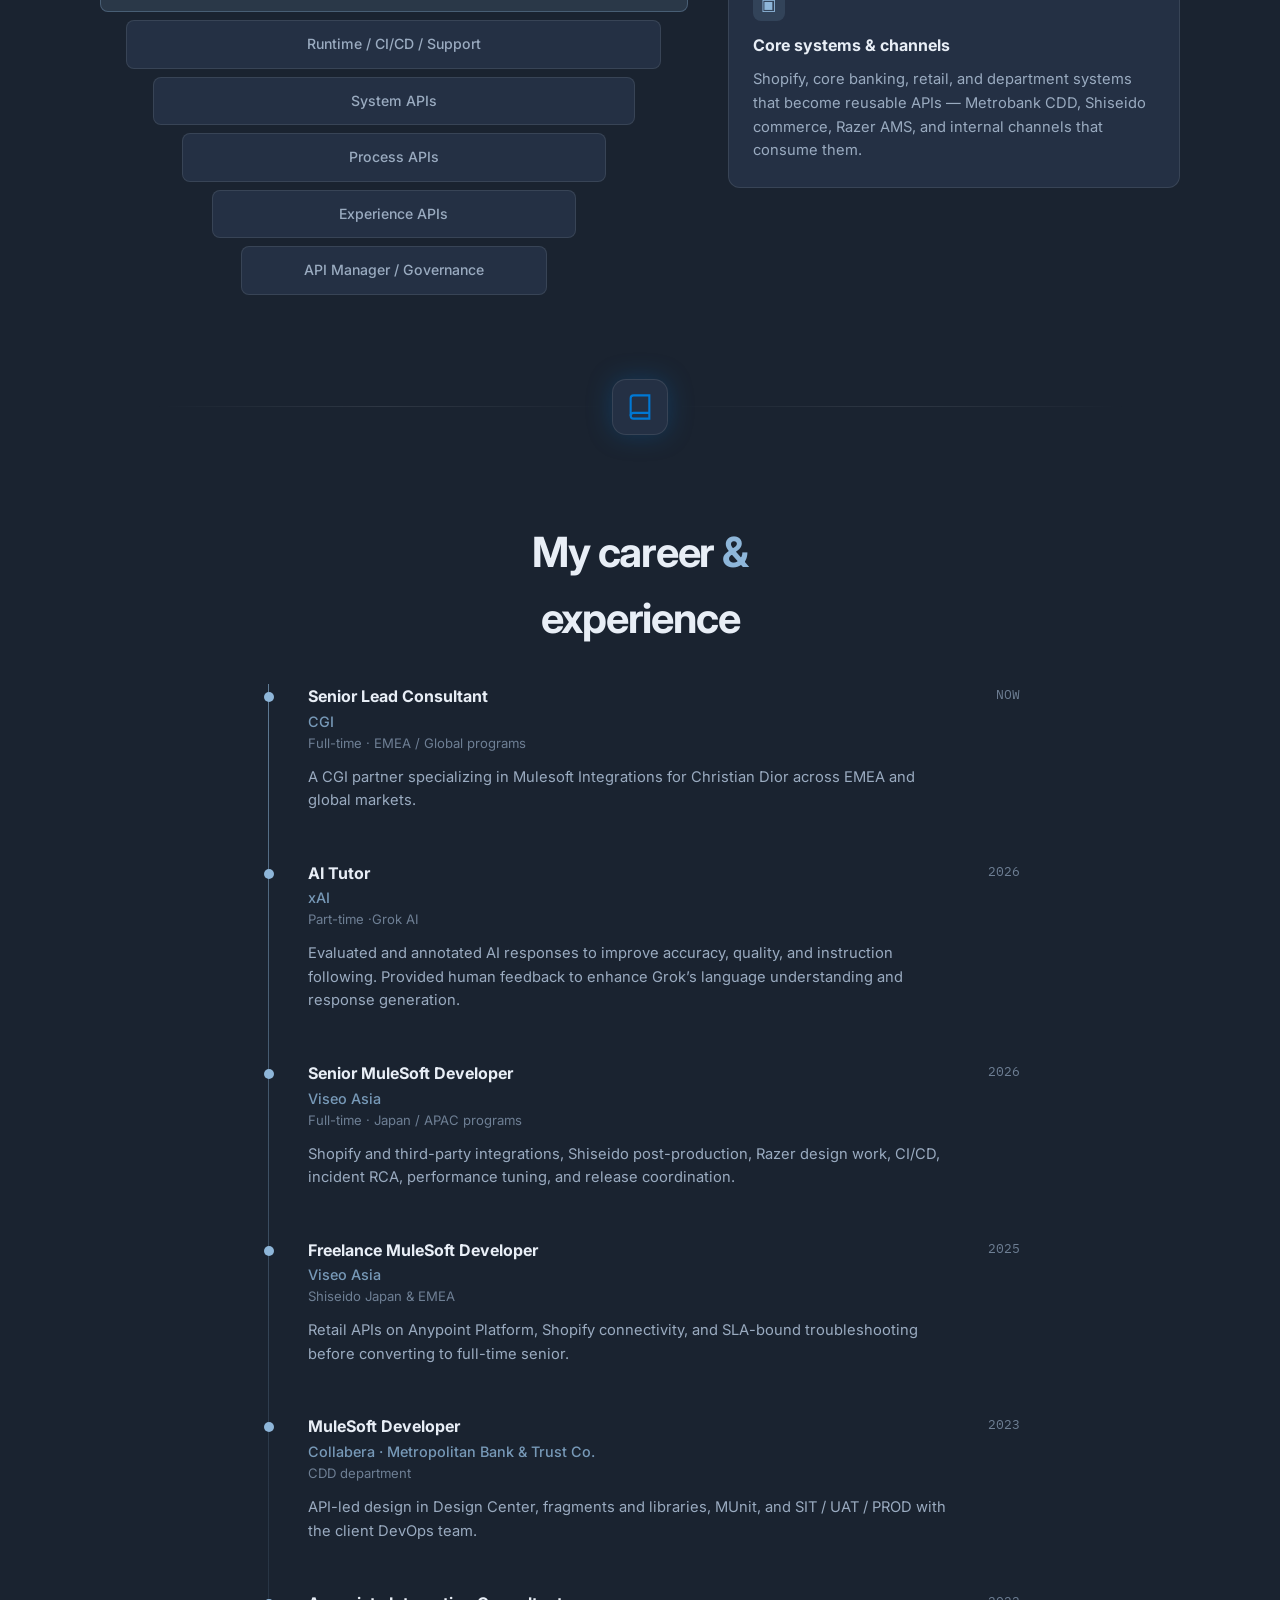
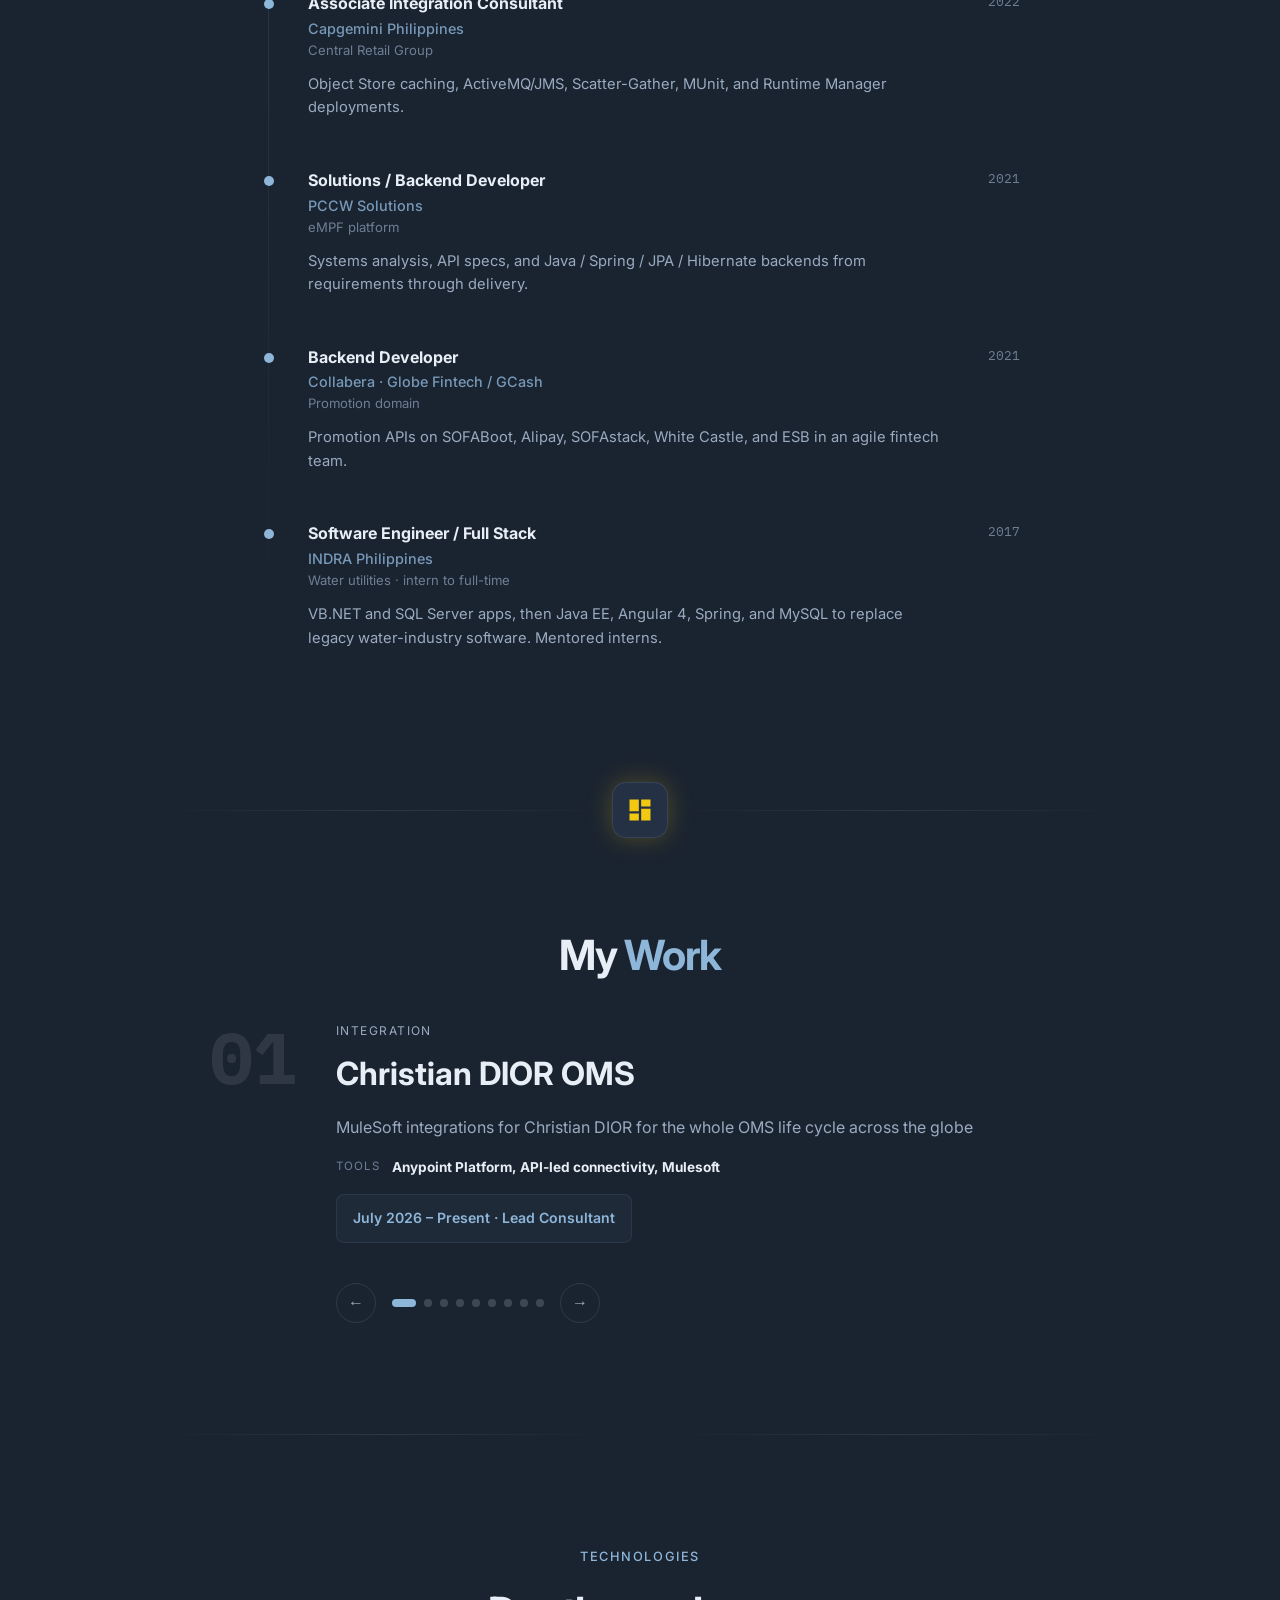
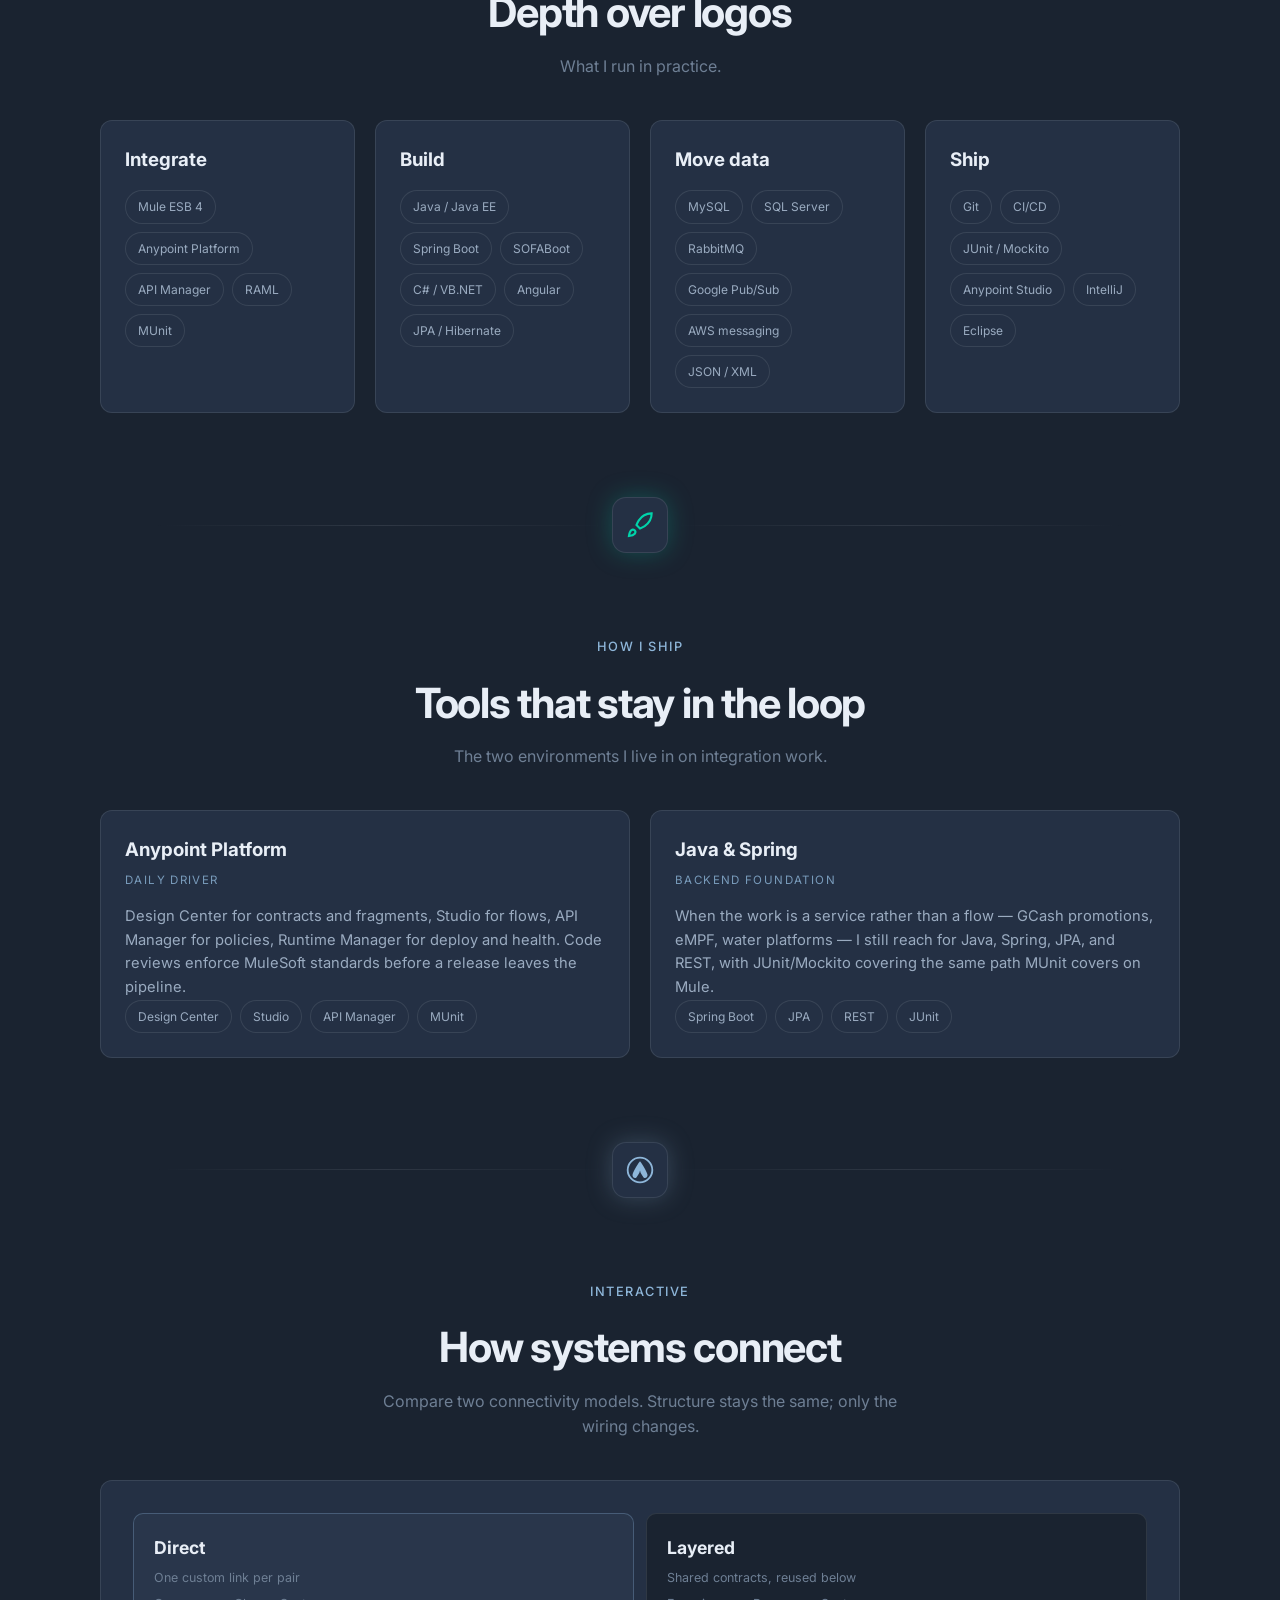
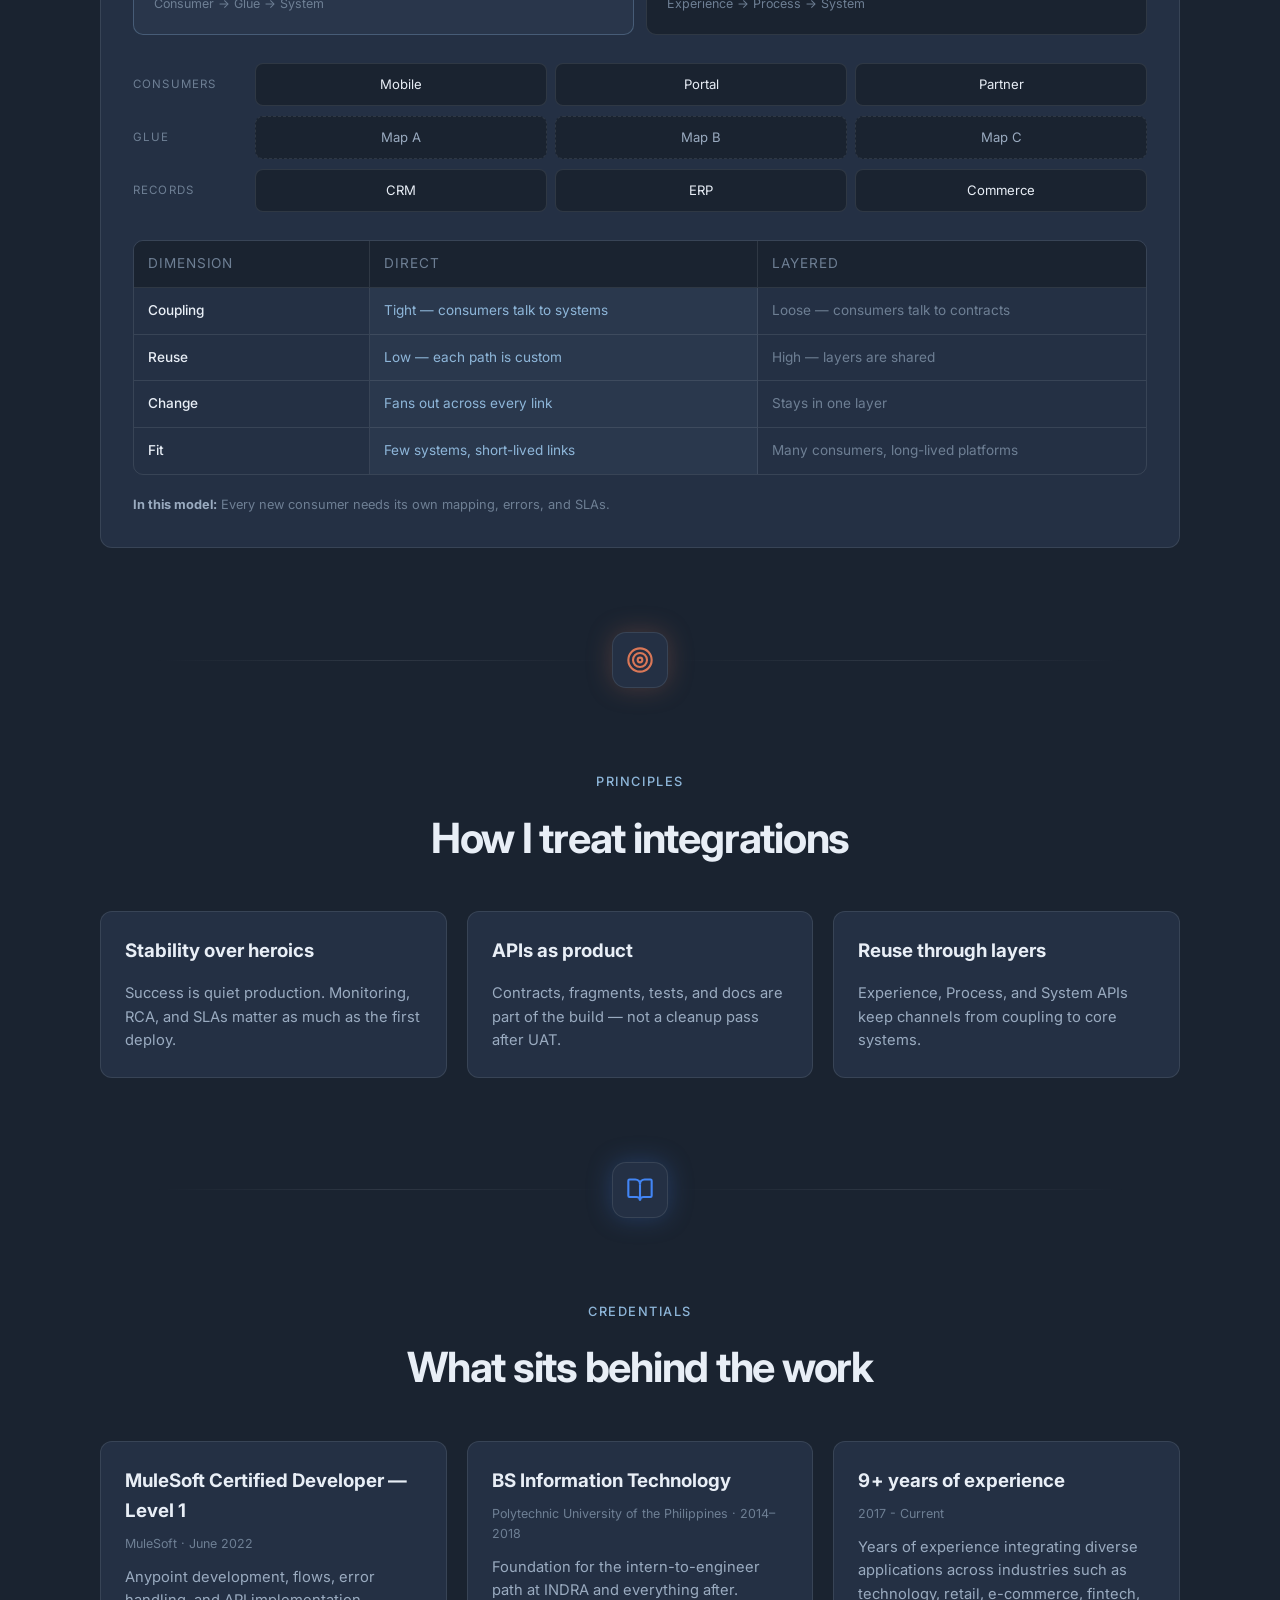
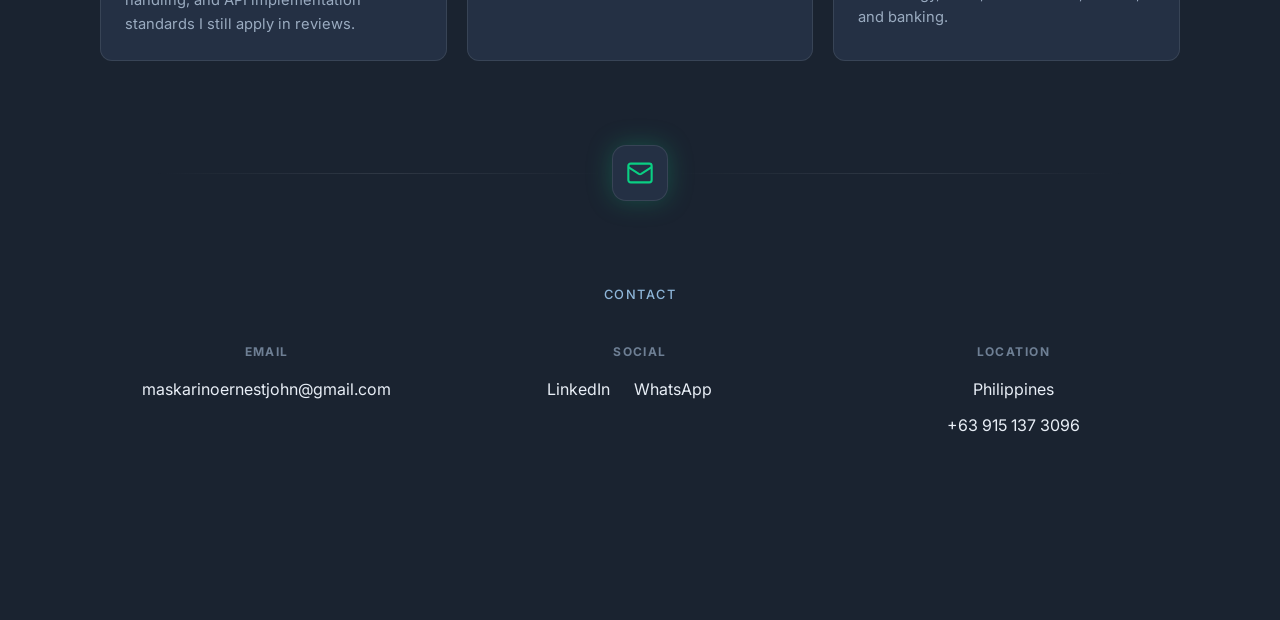
==== commit c0a0156f: "Roll years of experience in credentials and warm up the chat greeting." ====
--- a/index.html
+++ b/index.html
@@ -710,7 +710,7 @@
               <p>Foundation for the intern-to-engineer path at INDRA and everything after.</p>
             </article>
             <article>
-              <h3><span class="js-years"></span> years of experience</h3>
+              <h3><span class="js-count js-years" data-suffix="+"></span> years of experience</h3>
               <p class="meta">2017 - Current</p>
               <p>Years of experience integrating diverse applications across industries such as technology, retail, e-commerce, fintech, and banking.</p>
             </article>
@@ -764,7 +764,7 @@
         <header>
           <div>
             <strong>Ask EJ</strong>
-            <p>Answers from my resume — no live model required.</p>
+            <p>Hey there! Ask anything!</p>
           </div>
           <button type="button" id="chat-close" aria-label="Close chat">✕</button>
         </header>
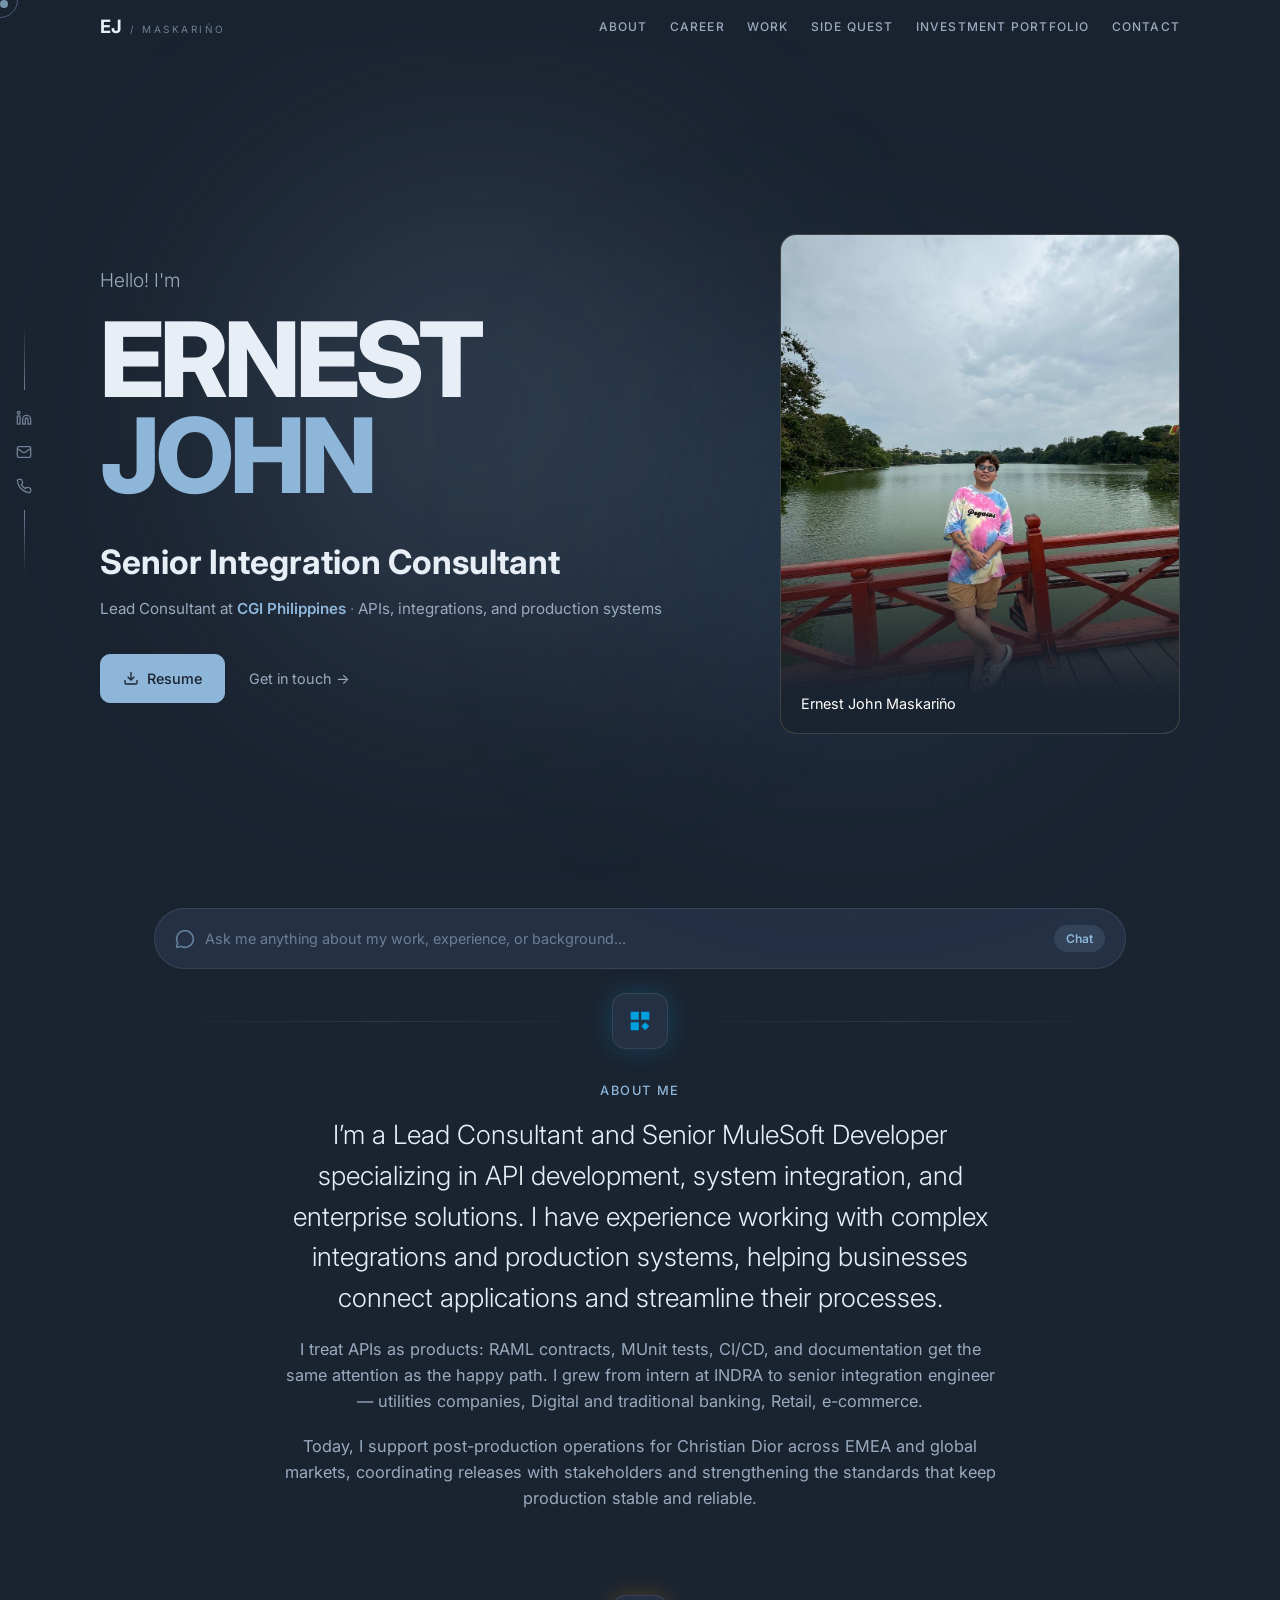
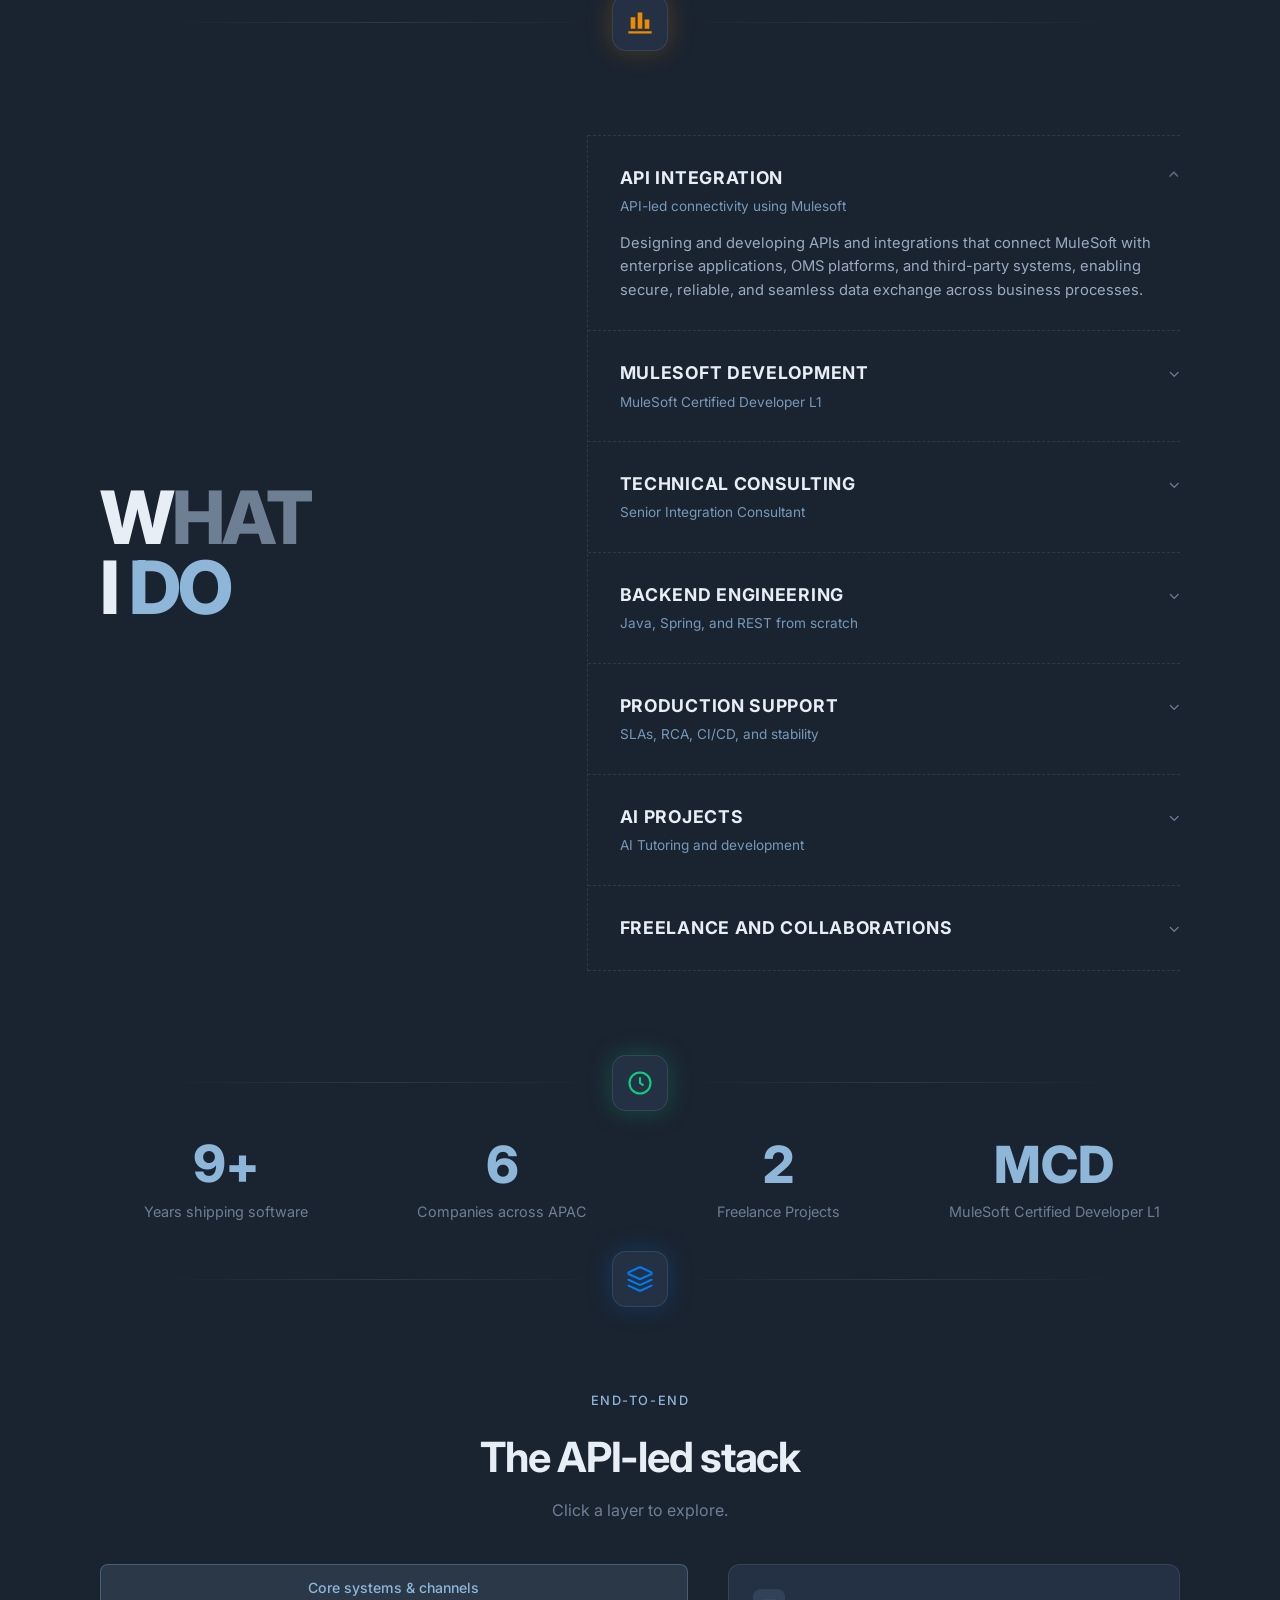
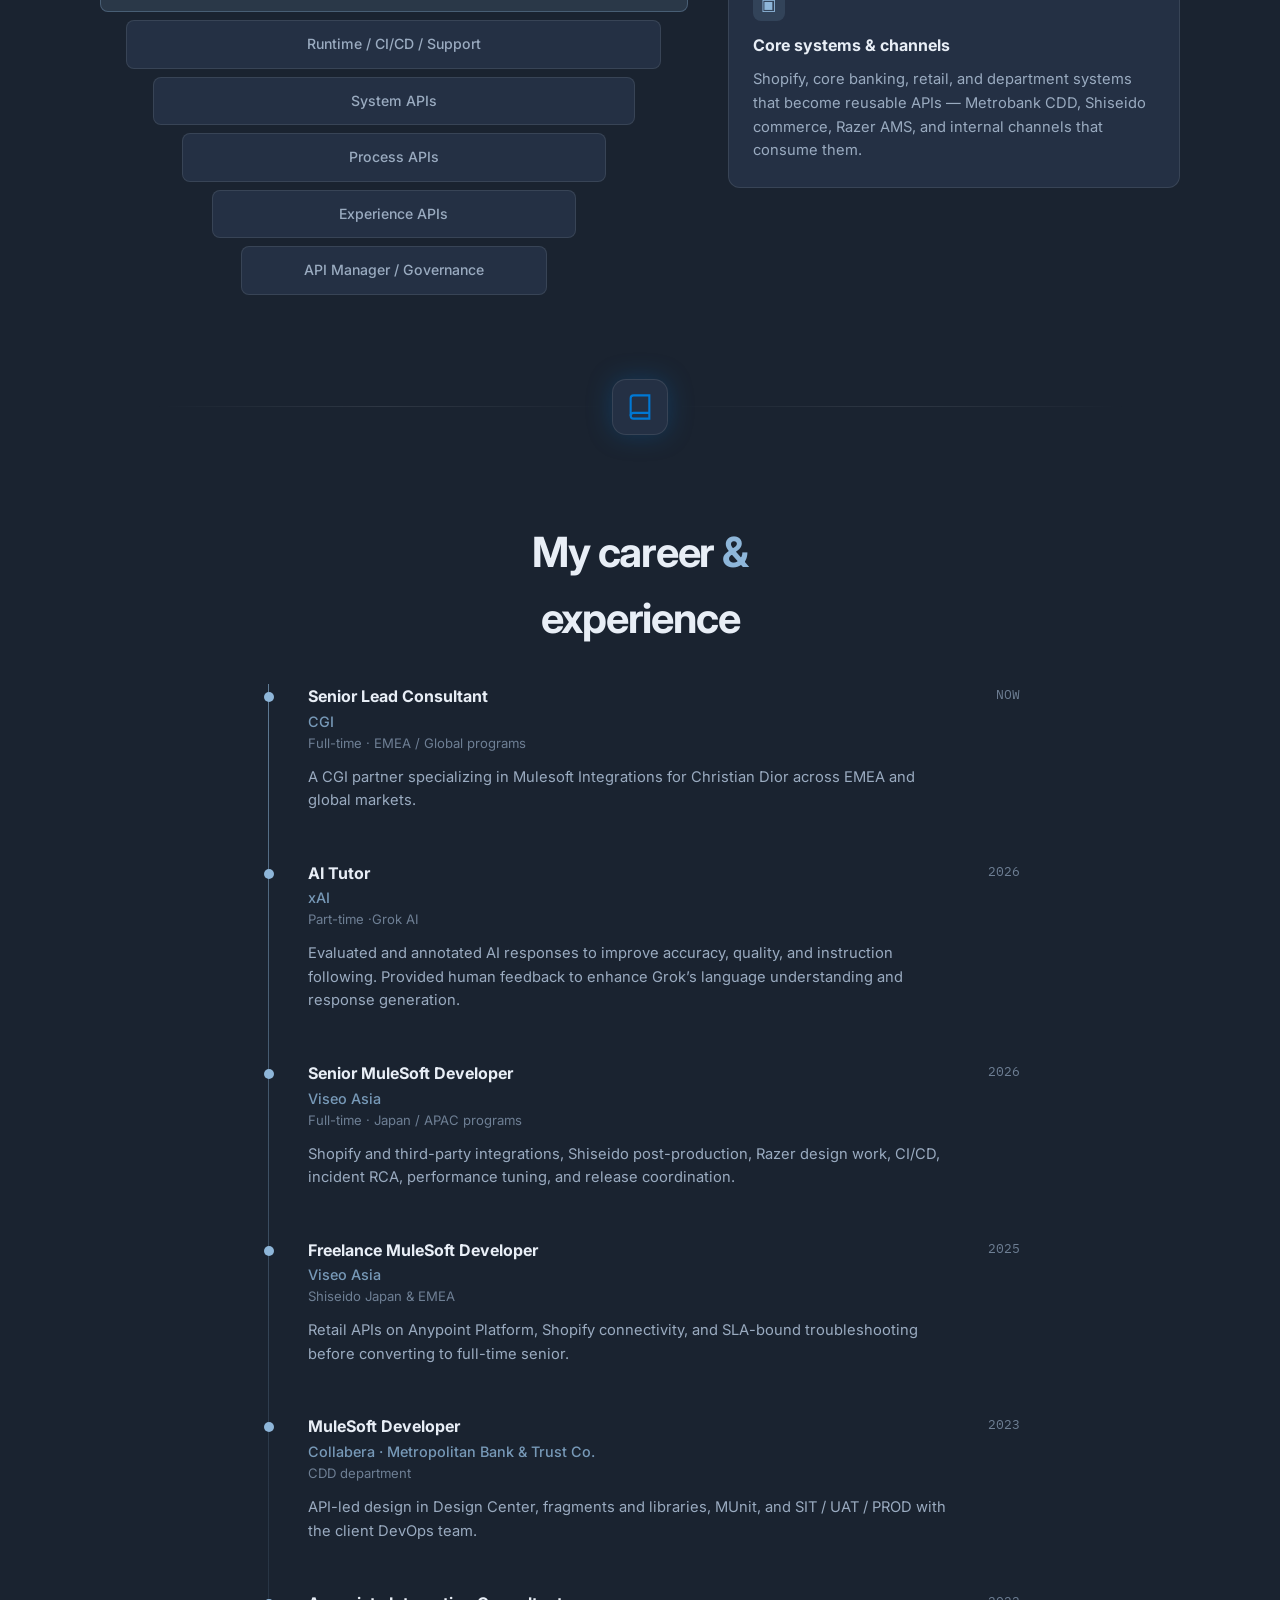
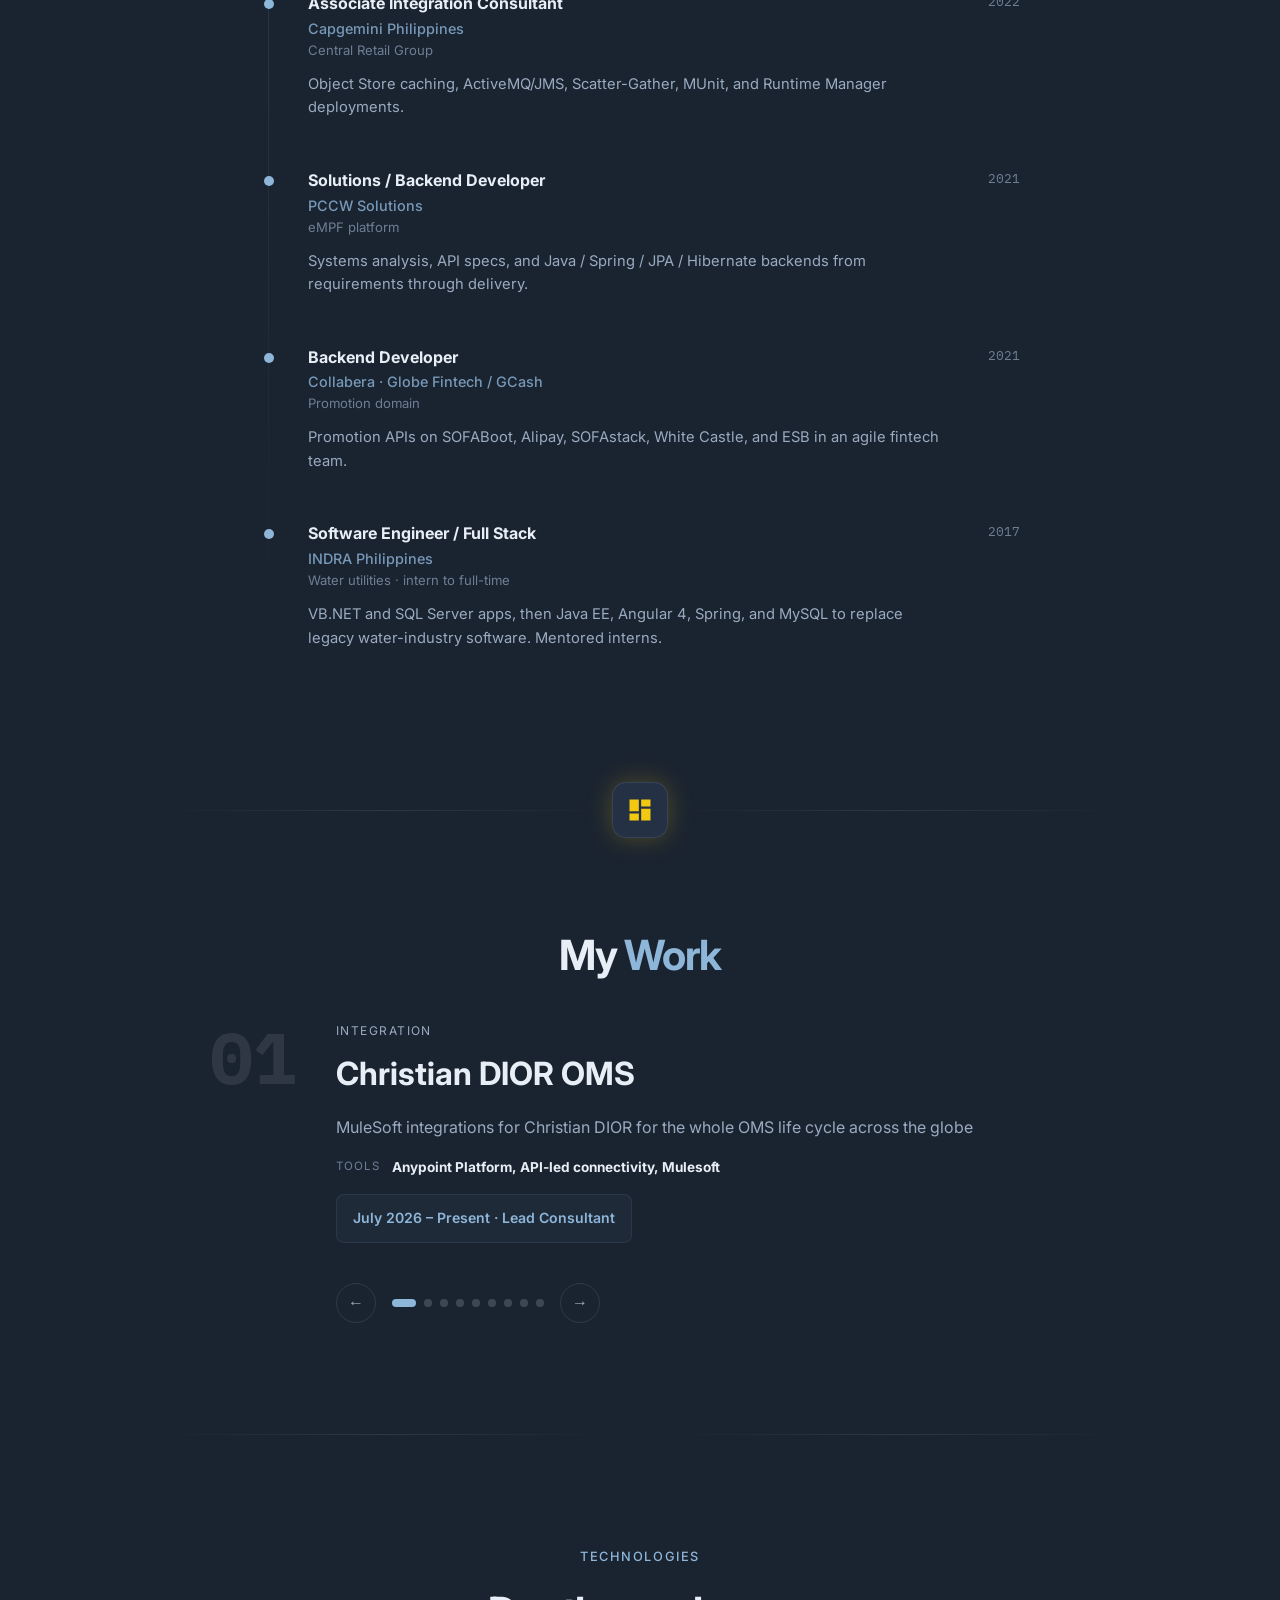
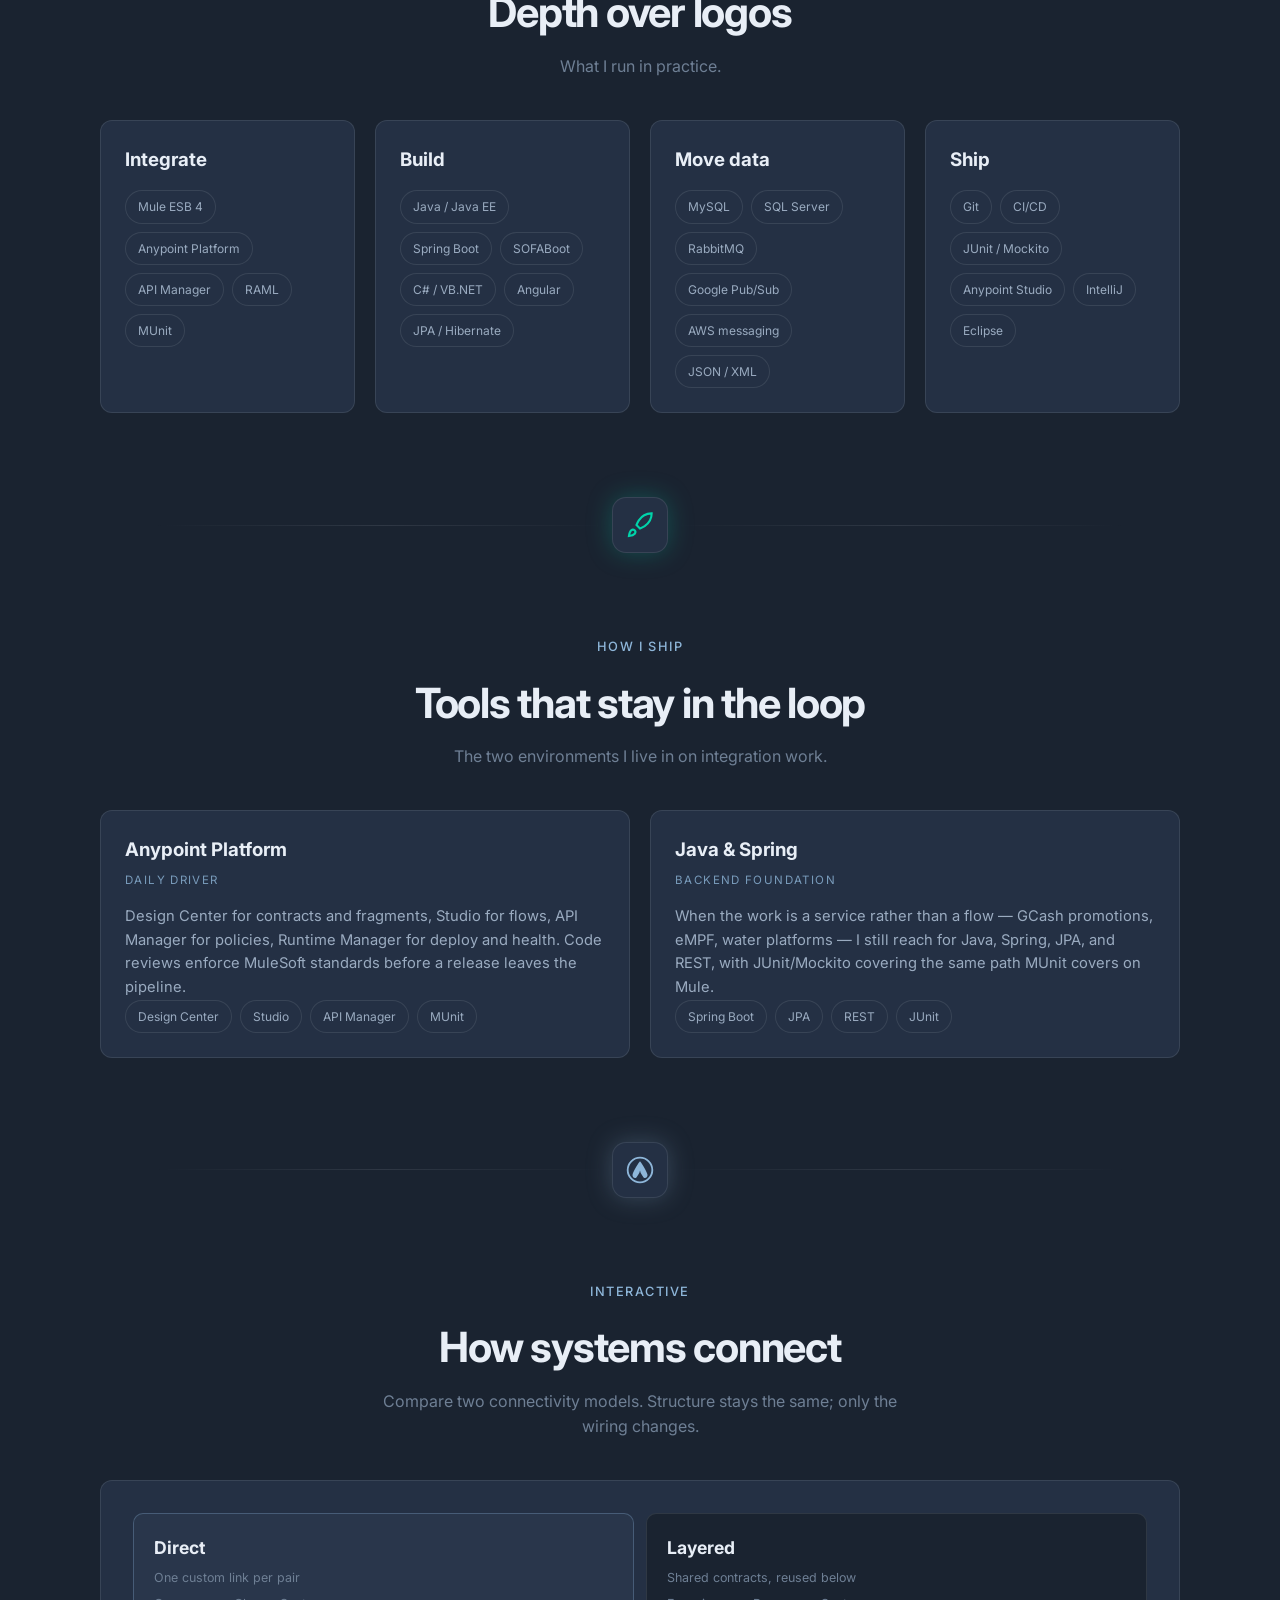
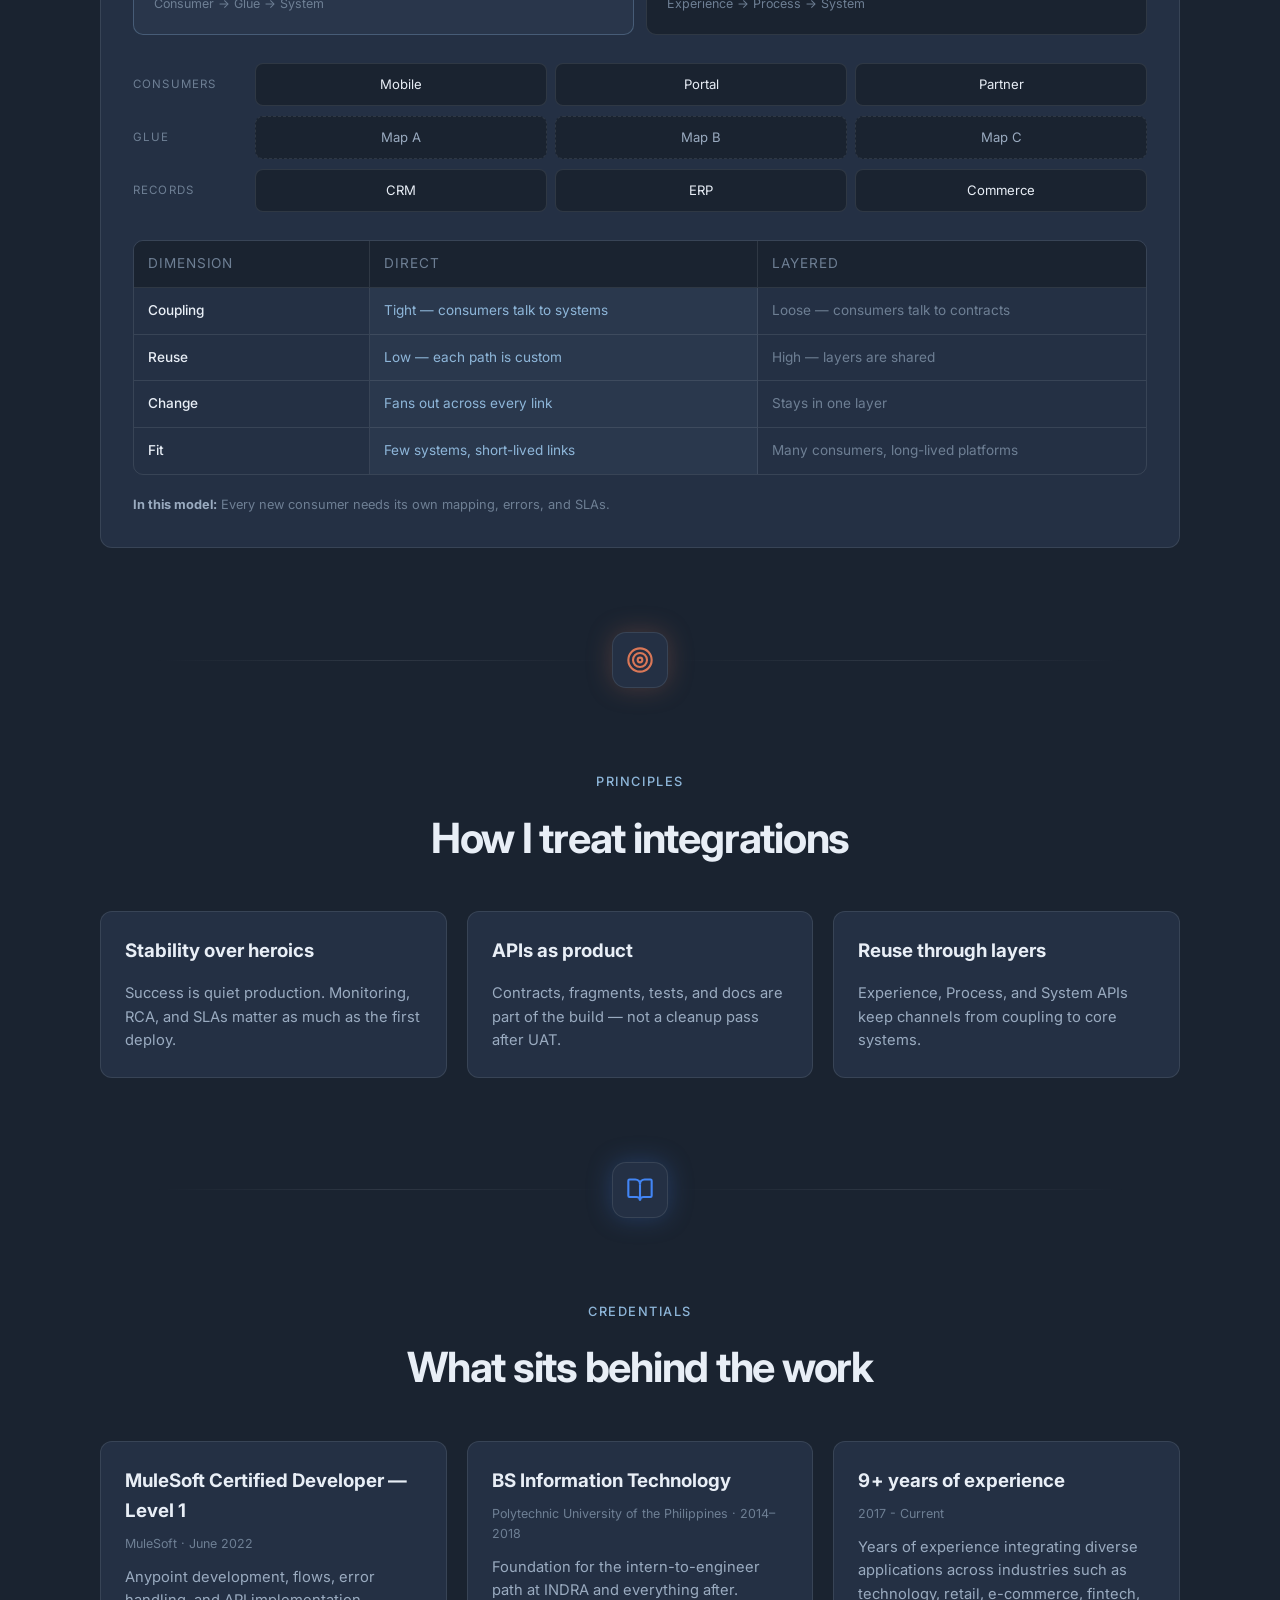
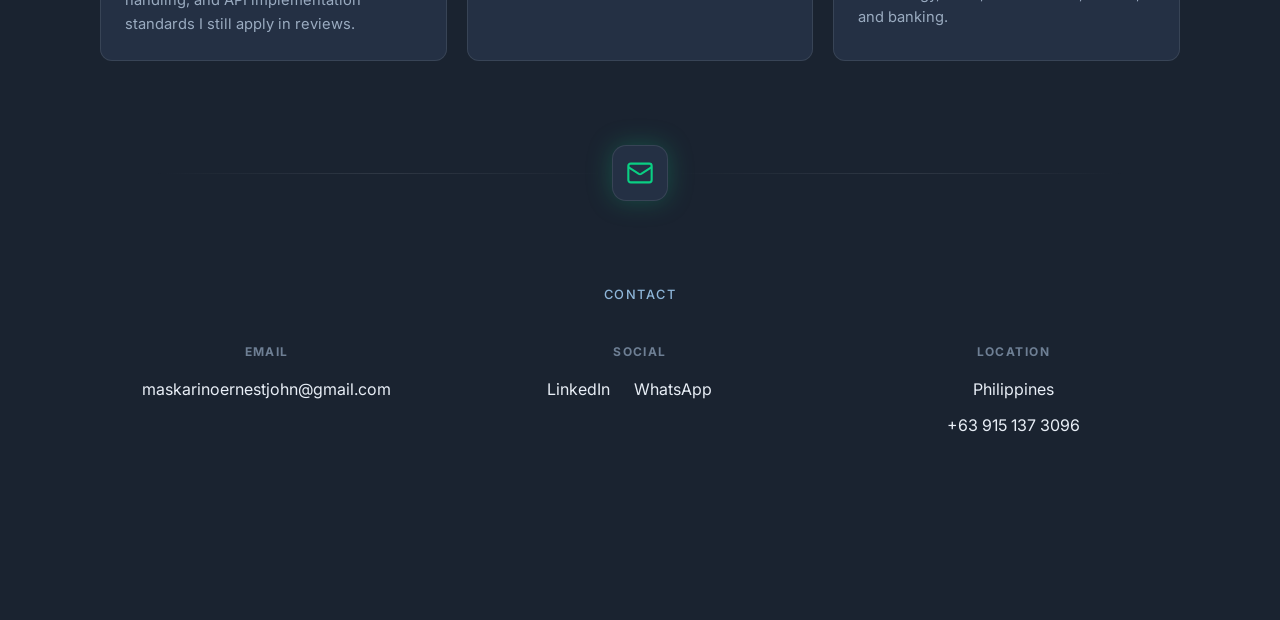
==== commit 51e9be43: "Publish side quest, travel galleries, and personal pages to the live site. Co-authored-by: Cursor <c" ====
--- a/index.html
+++ b/index.html
@@ -15,7 +15,7 @@
       rel="stylesheet"
     />
     <link rel="icon" href="data:image/svg+xml,<svg xmlns='http://www.w3.org/2000/svg' viewBox='0 0 100 100'><rect width='100' height='100' rx='18' fill='%231a2330'/><text x='50' y='64' text-anchor='middle' font-size='36' font-family='Inter' fill='%238eb6d9'>EJ</text></svg>" />
-    <link rel="stylesheet" href="styles.css" />
+    <link rel="stylesheet" href="css/styles.css" />
   </head>
   <body>
     <div class="cursor-dot" id="cursor-dot"></div>
@@ -77,7 +77,7 @@
               </p>
             </div>
             <div class="hero-cta fade-in">
-              <a class="btn-resume" href="ejmaskarino-cv.pdf" download>
+              <a class="btn-resume" href="assets/docs/ejmaskarino-cv.pdf" download>
                 <svg viewBox="0 0 24 24" fill="none" stroke="currentColor" stroke-width="2"><path d="M12 15V3"/><path d="M21 15v4a2 2 0 0 1-2 2H5a2 2 0 0 1-2-2v-4"/><path d="m7 10 5 5 5-5"/></svg>
                 Resume
               </a>
@@ -86,7 +86,7 @@
           </div>
           <div class="hero-portrait fade-in">
             <div class="portrait">
-              <img src="profile.png" alt="Ernest John Maskariño" />
+              <img src="assets/images/portraits/ejpic1.jpg" alt="Ernest John Maskariño" />
               <div class="portrait-fade"></div>
               <p>Ernest John Maskariño</p>
             </div>
@@ -776,6 +776,6 @@
       </div>
     </div>
 
-    <script src="script.js"></script>
+    <script src="js/script.js"></script>
   </body>
 </html>
--- a/css/styles.css
+++ b/css/styles.css
@@ -0,0 +1,3385 @@
+:root {
+  --bg: #1a2330;
+  --panel: #243044;
+  --ink: #e8eef6;
+  --muted: #9aabc0;
+  --dim: #6e7f94;
+  --line: rgba(232, 238, 246, 0.1);
+  --accent: #8eb6d9;
+  --brand: #8eb6d9;
+  --component: #5b8ec4;
+  --teal: var(--accent);
+  --teal-dim: rgba(142, 182, 217, 0.14);
+  --on-brand: #1a2330;
+  --page: 1080px;
+  --gutter: clamp(16px, 4.2vw, 56px);
+  --section: clamp(48px, 7vw, 80px);
+}
+
+* {
+  box-sizing: border-box;
+  margin: 0;
+  padding: 0;
+}
+
+html {
+  scroll-behavior: smooth;
+  -webkit-text-size-adjust: 100%;
+  text-size-adjust: 100%;
+}
+
+body {
+  font-family: Inter, system-ui, sans-serif;
+  background: var(--bg);
+  color: var(--ink);
+  line-height: 1.6;
+  overflow-x: hidden;
+  max-width: 100%;
+}
+
+img,
+svg,
+video {
+  max-width: 100%;
+}
+
+img {
+  height: auto;
+}
+
+p,
+h1,
+h2,
+h3,
+h4,
+h5,
+li {
+  overflow-wrap: break-word;
+}
+
+body.has-custom-cursor,
+body.has-custom-cursor a,
+body.has-custom-cursor button {
+  cursor: none;
+}
+
+body.nav-lock {
+  overflow: hidden;
+}
+
+
+p a {
+  color: inherit;
+  text-decoration: none;
+}
+
+p a:hover {
+  text-decoration: underline;
+}
+
+.cursor-dot,
+.cursor-ring {
+  position: fixed;
+  top: 0;
+  left: 0;
+  pointer-events: none;
+  z-index: 9999;
+  border-radius: 50%;
+  display: none;
+}
+
+body.has-custom-cursor .cursor-dot,
+body.has-custom-cursor .cursor-ring {
+  display: block;
+}
+
+.cursor-dot {
+  width: 8px;
+  height: 8px;
+  background: var(--teal);
+  mix-blend-mode: difference;
+  z-index: 10000;
+}
+
+.cursor-ring {
+  width: 36px;
+  height: 36px;
+  border: 1px solid rgba(142, 182, 217, 0.4);
+  z-index: 9998;
+}
+
+.site-header {
+  position: fixed;
+  inset: 0 0 auto;
+  z-index: 50;
+  padding: calc(12px + env(safe-area-inset-top, 0px)) calc(var(--gutter) + env(safe-area-inset-right, 0px)) 12px calc(var(--gutter) + env(safe-area-inset-left, 0px));
+  background: linear-gradient(to bottom, rgba(26, 35, 48, 0.94), transparent);
+}
+
+.header-inner {
+  max-width: var(--page);
+  margin: 0 auto;
+  width: 100%;
+  display: flex;
+  justify-content: space-between;
+  align-items: center;
+  gap: 16px;
+  position: relative;
+  min-width: 0;
+}
+
+.site-header.scrolled {
+  background: rgba(26, 35, 48, 0.9);
+  backdrop-filter: blur(12px);
+  border-bottom: 1px solid var(--line);
+}
+
+.brand {
+  color: var(--ink);
+  text-decoration: none;
+  display: flex;
+  align-items: baseline;
+  gap: 8px;
+}
+
+.brand span {
+  font-weight: 700;
+  font-size: 1.15rem;
+}
+
+.brand small {
+  font-size: 10px;
+  letter-spacing: 0.25em;
+  text-transform: uppercase;
+  color: var(--dim);
+}
+
+.nav-toggle {
+  width: 44px;
+  height: 44px;
+  margin-right: -10px;
+  border: 0;
+  background: none;
+  display: flex;
+  flex-direction: column;
+  justify-content: center;
+  align-items: center;
+  gap: 5px;
+  z-index: 60;
+}
+
+.nav-toggle span {
+  display: block;
+  width: 20px;
+  height: 2px;
+  background: var(--ink);
+  border-radius: 2px;
+  transition: transform 0.25s ease, opacity 0.25s ease;
+}
+
+.site-header.nav-open .nav-toggle span:nth-child(1) {
+  transform: translateY(7px) rotate(45deg);
+}
+
+.site-header.nav-open .nav-toggle span:nth-child(2) {
+  opacity: 0;
+}
+
+.site-header.nav-open .nav-toggle span:nth-child(3) {
+  transform: translateY(-7px) rotate(-45deg);
+}
+
+.site-header nav {
+  display: none;
+  position: absolute;
+  top: calc(100% + 8px);
+  right: 0;
+  left: auto;
+  width: min(280px, calc(100vw - 32px));
+  flex-direction: column;
+  align-items: stretch;
+  gap: 0;
+  padding: 8px;
+  background: rgba(26, 35, 48, 0.97);
+  border: 1px solid var(--line);
+  border-radius: 14px;
+  backdrop-filter: blur(16px);
+  box-shadow: 0 16px 40px rgba(0, 0, 0, 0.35);
+}
+
+.site-header.nav-open nav {
+  display: flex;
+}
+
+.site-header nav .nav-flip {
+  display: block;
+  height: auto;
+  overflow: visible;
+  padding: 12px 14px;
+  font-size: 13px;
+  letter-spacing: 0.1em;
+}
+
+.site-header nav .nav-flip span {
+  height: auto;
+  line-height: 1.3;
+  white-space: normal;
+}
+
+.site-header nav .nav-flip span:last-child {
+  display: none;
+}
+
+.site-header nav .nav-flip:hover {
+  color: var(--teal);
+}
+
+.site-header nav .nav-flip:hover span {
+  transform: none;
+}
+
+.nav-flip {
+  position: relative;
+  display: inline-block;
+  height: 18px;
+  line-height: 18px;
+  overflow: hidden;
+  color: var(--muted);
+  text-decoration: none;
+  font-size: 12px;
+  letter-spacing: 0.08em;
+  font-weight: 500;
+  vertical-align: middle;
+  z-index: 2;
+}
+
+.nav-flip span {
+  display: block;
+  height: 18px;
+  line-height: 18px;
+  white-space: nowrap;
+  pointer-events: none;
+  transition: transform 0.3s;
+}
+
+.nav-flip span:last-child {
+  position: absolute;
+  left: 0;
+  top: 18px;
+  color: var(--teal);
+}
+
+.nav-flip:hover span {
+  transform: translateY(-18px);
+}
+
+.social-rail {
+  position: fixed;
+  left: 28px;
+  top: 50%;
+  transform: translateY(-50%);
+  z-index: 40;
+  display: none;
+  flex-direction: column;
+  align-items: center;
+  gap: 18px;
+}
+
+.social-rail a {
+  color: var(--dim);
+  width: 16px;
+  height: 16px;
+  transition: color 0.3s;
+}
+
+.social-rail a:hover {
+  color: var(--teal);
+}
+
+.social-rail svg {
+  width: 16px;
+  height: 16px;
+}
+
+.rail-line {
+  width: 1px;
+  height: 64px;
+  background: linear-gradient(to bottom, transparent, #6e7f94);
+}
+
+.rail-line.down {
+  background: linear-gradient(to bottom, #6e7f94, transparent);
+}
+
+@media (min-width: 1100px) {
+  .social-rail {
+    display: flex;
+  }
+}
+
+.hero {
+  min-height: 100svh;
+  display: flex;
+  align-items: center;
+  padding: calc(96px + env(safe-area-inset-top, 0px)) var(--gutter) 28px;
+  position: relative;
+}
+
+.glow {
+  position: absolute;
+  border-radius: 50%;
+  filter: blur(120px);
+  pointer-events: none;
+}
+
+.glow-a {
+  width: min(500px, 80vw);
+  height: min(500px, 80vw);
+  background: rgba(142, 182, 217, 0.16);
+  top: 18%;
+  left: 18%;
+}
+
+.glow-b {
+  width: min(400px, 70vw);
+  height: min(400px, 70vw);
+  background: rgba(91, 142, 196, 0.16);
+  bottom: 18%;
+  right: 18%;
+}
+
+.hero-grid,
+.wide,
+.narrow,
+.career-wrap,
+.contact-wrap,
+.chat-bar-wrap {
+  max-width: var(--page);
+  margin: 0 auto;
+  width: 100%;
+}
+
+.narrow {
+  max-width: 720px;
+  text-align: center;
+}
+
+.career-wrap,
+.contact-wrap {
+  max-width: var(--page);
+}
+
+.hero-grid {
+  display: grid;
+  grid-template-columns: 1fr;
+  gap: 28px;
+  align-items: center;
+  position: relative;
+}
+
+.hero-greeting {
+  color: var(--muted);
+  font-weight: 300;
+  font-size: 1.2rem;
+  margin-bottom: 16px;
+}
+
+.hero-name {
+  font-size: clamp(2.5rem, 14vw, 6.5rem);
+  font-weight: 800;
+  letter-spacing: -0.04em;
+  line-height: 0.92;
+}
+
+.hero-name span {
+  color: var(--teal);
+}
+
+.hero-role {
+  margin-top: 32px;
+}
+
+.hero-title {
+  font-size: clamp(1.4rem, 3vw, 2.1rem);
+  font-weight: 700;
+}
+
+.hero-role p {
+  margin-top: 8px;
+  color: var(--muted);
+  font-size: 0.95rem;
+}
+
+.hero-role strong {
+  color: var(--teal);
+  font-weight: 600;
+}
+
+.dot {
+  color: var(--dim);
+}
+
+.hero-cta {
+  margin-top: 32px;
+  display: flex;
+  flex-wrap: wrap;
+  align-items: center;
+  gap: 16px 24px;
+}
+
+.btn-resume {
+  display: inline-flex;
+  align-items: center;
+  gap: 8px;
+  padding: 12px 22px;
+  border: 1px solid var(--brand);
+  background: var(--brand);
+  color: var(--on-brand);
+  border-radius: 10px;
+  text-decoration: none;
+  font-size: 0.9rem;
+  font-weight: 500;
+}
+
+.btn-resume svg {
+  width: 16px;
+  height: 16px;
+}
+
+.btn-resume:hover {
+  background: #6a98c4;
+  border-color: #6a98c4;
+}
+
+.link-touch {
+  color: var(--muted);
+  text-decoration: none;
+  font-size: 0.9rem;
+}
+
+.link-touch:hover {
+  color: var(--teal);
+}
+
+.hero-portrait {
+  order: -1;
+}
+
+.portrait {
+  position: relative;
+  aspect-ratio: 4 / 5;
+  width: 100%;
+  max-width: min(280px, 70vw);
+  margin: 0 auto;
+  border-radius: 16px;
+  overflow: hidden;
+  background: #2c2c2c;
+  border: 1px solid var(--line);
+}
+
+.portrait img {
+  position: absolute;
+  inset: 0;
+  width: 100%;
+  height: 100%;
+  object-fit: cover;
+  object-position: center 28%;
+}
+
+.portrait p {
+  position: absolute;
+  left: 20px;
+  right: 20px;
+  bottom: 18px;
+  z-index: 2;
+  font-size: 0.9rem;
+  color: #ffffff;
+}
+
+.portrait-fade {
+  position: absolute;
+  inset: 0;
+  z-index: 1;
+  background: linear-gradient(to top, #1a2330 8%, transparent 42%);
+  pointer-events: none;
+}
+
+.chat-bar-wrap {
+  padding: 8px var(--gutter) 20px;
+}
+
+.chat-bar {
+  width: 100%;
+  display: flex;
+  align-items: center;
+  gap: 10px;
+  padding: 14px 16px;
+  border-radius: 18px;
+  border: 1px solid var(--line);
+  background: var(--panel);
+  color: var(--dim);
+  font: inherit;
+  text-align: left;
+  min-width: 0;
+}
+
+.chat-bar span {
+  flex: 1;
+  font-size: 0.85rem;
+  min-width: 0;
+  overflow: hidden;
+  text-overflow: ellipsis;
+  white-space: nowrap;
+}
+
+.chat-bar svg {
+  width: 20px;
+  height: 20px;
+  color: rgba(142, 182, 217, 0.6);
+  flex-shrink: 0;
+}
+
+.chat-bar em {
+  font-style: normal;
+  background: var(--teal-dim);
+  color: var(--teal);
+  border-radius: 999px;
+  padding: 4px 12px;
+  font-size: 12px;
+  font-weight: 600;
+  flex-shrink: 0;
+}
+
+.chat-bar:hover {
+  border-color: rgba(142, 182, 217, 0.3);
+}
+
+section {
+  padding: var(--section) var(--gutter);
+}
+
+#about {
+  padding-top: 28px;
+}
+
+.divider {
+  display: flex;
+  align-items: center;
+  max-width: var(--page);
+  margin: 0 auto;
+  width: 100%;
+  padding: 4px var(--gutter);
+  position: relative;
+}
+
+.div-icon {
+  width: 56px;
+  height: 56px;
+  border-radius: 14px;
+  background: var(--panel);
+  border: 1px solid var(--line);
+  display: grid;
+  place-items: center;
+  color: var(--c);
+  filter: drop-shadow(0 0 12px color-mix(in srgb, var(--c) 25%, transparent));
+  z-index: 1;
+  flex-shrink: 0;
+}
+
+.div-icon svg {
+  width: 28px;
+  height: 28px;
+}
+
+.div-line {
+  flex: 1;
+  height: 1px;
+  background: linear-gradient(to right, transparent, rgba(232, 238, 246, 0.1), transparent);
+}
+
+.eyebrow {
+  color: var(--teal);
+  font-size: 0.8rem;
+  letter-spacing: 0.12em;
+  text-transform: uppercase;
+  font-weight: 500;
+  margin-bottom: 12px;
+}
+
+.lead {
+  font-size: clamp(1.25rem, 2.2vw, 1.65rem);
+  font-weight: 300;
+  color: var(--ink);
+  line-height: 1.55;
+}
+
+.body {
+  margin-top: 18px;
+  color: var(--muted);
+  font-size: 1.02rem;
+}
+
+h2 {
+  font-size: clamp(1.8rem, 4vw, 2.6rem);
+  letter-spacing: -0.03em;
+  font-weight: 700;
+}
+
+.wide > .eyebrow,
+.wide > h2,
+.wide > .sub,
+.career-wrap > h2,
+.contact-wrap > .eyebrow {
+  text-align: center;
+}
+
+.wide > h2,
+.career-wrap > h2 {
+  max-width: 720px;
+  margin-left: auto;
+  margin-right: auto;
+}
+
+.wide > .sub {
+  margin: 8px auto 40px;
+  max-width: 520px;
+}
+
+#what .split {
+  align-items: start;
+}
+
+#what .display {
+  text-align: center;
+  margin: 0;
+}
+
+#reading .philo-grid {
+  margin-top: 40px;
+}
+
+.display {
+  font-size: clamp(2.2rem, 11vw, 4.6rem);
+  font-weight: 800;
+  letter-spacing: -0.04em;
+  line-height: 0.95;
+}
+
+.dim {
+  color: var(--dim);
+}
+
+.accent {
+  color: var(--teal);
+}
+
+.sub {
+  color: var(--dim);
+  margin-top: 6px;
+}
+
+.split {
+  display: grid;
+  grid-template-columns: 1fr;
+  gap: 28px;
+  align-items: start;
+}
+
+.accordion {
+  border-left: 1px dashed var(--line);
+}
+
+.acc-item {
+  width: 100%;
+  text-align: left;
+  background: none;
+  border: 0;
+  border-top: 1px dashed var(--line);
+  color: inherit;
+  font: inherit;
+  padding: 20px 0 20px 16px;
+  display: grid;
+  grid-template-columns: 1fr auto;
+  cursor: pointer;
+}
+
+.acc-item:last-child {
+  border-bottom: 1px dashed var(--line);
+}
+
+.acc-item:hover {
+  background: rgba(142, 182, 217, 0.04);
+}
+
+.acc-item h3 {
+  font-size: 1.1rem;
+  letter-spacing: 0.04em;
+}
+
+.acc-item h4 {
+  color: rgba(142, 182, 217, 0.8);
+  font-size: 0.85rem;
+  font-weight: 400;
+  margin-top: 4px;
+}
+
+.acc-item p {
+  display: none;
+  grid-column: 1 / -1;
+  color: var(--muted);
+  font-size: 0.92rem;
+  margin-top: 14px;
+}
+
+.acc-item.is-open p {
+  display: block;
+}
+
+.chev {
+  color: var(--dim);
+  transition: transform 0.2s;
+}
+
+.acc-item.is-open .chev {
+  transform: rotate(180deg);
+}
+
+.metrics-grid {
+  display: grid;
+  grid-template-columns: 1fr 1fr;
+  gap: 20px 16px;
+  text-align: center;
+  max-width: var(--page);
+  margin: 0 auto;
+}
+
+section.metrics {
+  padding-top: 24px;
+  padding-bottom: 24px;
+}
+
+.metric div {
+  font-size: clamp(2.2rem, 4vw, 3.4rem);
+  font-weight: 800;
+  color: var(--teal);
+  margin-bottom: 10px;
+  font-variant-numeric: tabular-nums;
+  line-height: 1;
+}
+
+.metric-roll {
+  display: inline-flex;
+  align-items: flex-start;
+}
+
+.metric-roll-window {
+  display: inline-block;
+  height: 1em;
+  overflow: hidden;
+}
+
+.metric-roll-strip {
+  display: flex;
+  flex-direction: column;
+  will-change: transform;
+  transition: transform 1.45s cubic-bezier(0.16, 1, 0.3, 1);
+}
+
+.metric-roll-strip > span {
+  display: block;
+  height: 1em;
+  line-height: 1;
+}
+
+.metric-roll-suffix {
+  line-height: 1;
+}
+
+.metric p {
+  color: var(--dim);
+  font-size: 0.9rem;
+}
+
+.life-grid {
+  display: grid;
+  grid-template-columns: 1fr;
+  gap: 24px;
+  margin-top: 32px;
+  align-items: start;
+}
+
+.pyramid {
+  display: flex;
+  flex-direction: column-reverse;
+  gap: 8px;
+}
+
+.pyramid button {
+  border-radius: 8px;
+  border: 1px solid var(--line);
+  background: var(--panel);
+  color: var(--muted);
+  padding: 12px 16px;
+  font: inherit;
+  font-size: 0.88rem;
+  font-weight: 500;
+}
+
+.pyramid button.is-active {
+  background: var(--teal-dim);
+  border-color: rgba(142, 182, 217, 0.3);
+  color: var(--teal);
+}
+
+.layer-card {
+  border: 1px solid var(--line);
+  background: var(--panel);
+  border-radius: 12px;
+  padding: 24px;
+}
+
+.layer-icon {
+  width: 32px;
+  height: 32px;
+  border-radius: 8px;
+  background: var(--teal-dim);
+  color: var(--teal);
+  display: grid;
+  place-items: center;
+  margin-bottom: 12px;
+}
+
+.layer-card h4 {
+  margin-bottom: 10px;
+}
+
+.layer-card p {
+  color: var(--muted);
+  font-size: 0.92rem;
+}
+
+.timeline {
+  position: relative;
+  margin: 32px auto 0;
+  padding-left: 36px;
+  max-width: 760px;
+}
+
+.timeline::before {
+  content: "";
+  position: absolute;
+  left: 8px;
+  top: 0;
+  bottom: 0;
+  width: 1px;
+  background: linear-gradient(to bottom, rgba(142, 182, 217, 0.6), rgba(142, 182, 217, 0.15), transparent);
+}
+
+.career-card {
+  position: relative;
+  margin-bottom: 48px;
+}
+
+.career-card .dot {
+  position: absolute;
+  left: -32px;
+  top: 8px;
+  width: 10px;
+  height: 10px;
+  border-radius: 50%;
+  background: var(--teal);
+}
+
+.career-card .pulse {
+  box-shadow: 0 0 0 0 rgba(142, 182, 217, 0.5);
+  animation: pulse 2s ease-in-out infinite;
+}
+
+@keyframes pulse {
+  70% {
+    box-shadow: 0 0 0 10px transparent;
+  }
+}
+
+.career-head {
+  display: flex;
+  justify-content: space-between;
+  flex-wrap: wrap;
+  gap: 8px 16px;
+}
+
+.career-head h5 {
+  color: rgba(142, 182, 217, 0.8);
+  font-size: 0.9rem;
+  font-weight: 500;
+}
+
+.career-head p,
+.career-card > p,
+time {
+  color: var(--dim);
+  font-size: 0.82rem;
+}
+
+.career-head time {
+  font-family: "IBM Plex Mono", monospace;
+}
+
+.career-card > p {
+  margin-top: 12px;
+  max-width: 640px;
+  font-size: 0.92rem;
+  color: var(--muted);
+}
+
+.work-stage {
+  display: flex;
+  flex-direction: column;
+  gap: 16px;
+  margin-top: 32px;
+  align-items: flex-start;
+  max-width: 860px;
+  margin-left: auto;
+  margin-right: auto;
+}
+
+.work-num {
+  display: none;
+}
+
+.work-kicker {
+  color: rgba(142, 182, 217, 0.7);
+  font-size: 0.75rem;
+  letter-spacing: 0.12em;
+  text-transform: uppercase;
+  margin-bottom: 8px;
+}
+
+#work-content h3 {
+  font-size: clamp(1.5rem, 3vw, 2rem);
+  margin-bottom: 16px;
+}
+
+#work-content p {
+  color: var(--muted);
+  max-width: 640px;
+}
+
+.work-tools {
+  display: flex;
+  flex-wrap: wrap;
+  gap: 8px 12px;
+  margin-top: 16px;
+  font-size: 0.85rem;
+}
+
+.work-tools span {
+  color: var(--dim);
+  text-transform: uppercase;
+  letter-spacing: 0.08em;
+  font-size: 0.72rem;
+}
+
+.work-badge {
+  margin-top: 16px;
+  display: inline-block;
+  max-width: 100%;
+  padding: 12px 16px;
+  border-radius: 8px;
+  background: rgba(142, 182, 217, 0.05);
+  border: 1px solid rgba(142, 182, 217, 0.1);
+  color: var(--teal);
+  font-size: 0.88rem;
+  font-weight: 600;
+  overflow-wrap: anywhere;
+}
+
+.work-nav {
+  display: flex;
+  align-items: center;
+  gap: 16px;
+  margin-top: 40px;
+}
+
+.work-nav button {
+  width: 40px;
+  height: 40px;
+  border-radius: 50%;
+  border: 1px solid var(--line);
+  background: none;
+  color: var(--muted);
+  font-size: 1rem;
+}
+
+.work-nav button:hover {
+  color: var(--teal);
+  border-color: rgba(142, 182, 217, 0.3);
+}
+
+.work-dots {
+  display: flex;
+  gap: 8px;
+}
+
+.work-dots button {
+  width: 8px;
+  height: 8px;
+  border-radius: 999px;
+  background: rgba(232, 238, 246, 0.18);
+  border: 0;
+  padding: 0;
+}
+
+.work-dots button.is-active {
+  width: 24px;
+  background: var(--teal);
+}
+
+.stack-grid,
+.build-grid,
+.philo-grid {
+  display: grid;
+  gap: 20px;
+  margin-top: 40px;
+}
+
+.stack-grid {
+  grid-template-columns: 1fr;
+}
+
+.build-grid {
+  grid-template-columns: 1fr;
+}
+
+.philo-grid {
+  grid-template-columns: 1fr;
+}
+
+.stack-grid article,
+.build-grid article,
+.philo-grid article {
+  border: 1px solid var(--line);
+  background: var(--panel);
+  border-radius: 12px;
+  padding: 24px;
+}
+
+.build-grid article:hover,
+.philo-grid article:hover,
+.stack-grid article:hover {
+  background: rgba(142, 182, 217, 0.06);
+}
+
+.stack-grid h3,
+.build-grid h3,
+.philo-grid h3 {
+  margin-bottom: 16px;
+}
+
+.build-grid .tag {
+  color: rgba(142, 182, 217, 0.8);
+  font-size: 0.72rem;
+  letter-spacing: 0.12em;
+  text-transform: uppercase;
+  margin: -10px 0 16px;
+}
+
+.build-grid p,
+.philo-grid p {
+  color: var(--muted);
+  font-size: 0.92rem;
+}
+
+.philo-grid .meta {
+  color: var(--dim);
+  font-size: 0.78rem;
+  margin: -8px 0 12px;
+}
+
+.chips {
+  display: flex;
+  flex-wrap: wrap;
+  gap: 8px;
+}
+
+.chips span {
+  padding: 6px 12px;
+  border-radius: 999px;
+  border: 1px solid var(--line);
+  font-size: 0.75rem;
+  color: var(--muted);
+  background: var(--panel);
+}
+
+.chips span:hover {
+  border-color: rgba(142, 182, 217, 0.3);
+  color: var(--teal);
+}
+
+.etl-box {
+  margin-top: 32px;
+  border: 1px solid var(--line);
+  background: var(--panel);
+  border-radius: 12px;
+  padding: 20px;
+}
+
+.etl-tabs {
+  display: grid;
+  grid-template-columns: 1fr;
+  gap: 12px;
+  margin-bottom: 28px;
+}
+
+.etl-tabs button {
+  text-align: left;
+  border-radius: 10px;
+  border: 1px solid var(--line);
+  background: var(--bg);
+  color: inherit;
+  font: inherit;
+  padding: 20px;
+}
+
+.etl-tabs button.is-active {
+  border-color: rgba(142, 182, 217, 0.3);
+  background: rgba(142, 182, 217, 0.05);
+}
+
+.etl-tabs h3 {
+  font-size: 1.1rem;
+}
+
+.etl-tabs p,
+.flow {
+  color: var(--dim);
+  font-size: 0.78rem;
+  margin-top: 6px;
+}
+
+.arch {
+  display: flex;
+  flex-direction: column;
+  gap: 10px;
+  margin-bottom: 28px;
+}
+
+.arch-row {
+  display: grid;
+  grid-template-columns: 1fr;
+  gap: 8px;
+  align-items: start;
+}
+
+.arch-label {
+  font-size: 0.72rem;
+  letter-spacing: 0.1em;
+  text-transform: uppercase;
+  color: var(--dim);
+}
+
+.arch-nodes {
+  display: flex;
+  flex-wrap: wrap;
+  gap: 8px;
+}
+
+.arch-nodes span {
+  flex: 1;
+  min-width: 90px;
+  text-align: center;
+  padding: 10px 12px;
+  border-radius: 8px;
+  border: 1px solid var(--line);
+  background: var(--bg);
+  font-size: 0.82rem;
+}
+
+.arch-nodes.mesh span {
+  border-style: dashed;
+  color: var(--muted);
+}
+
+.arch[data-mode="ptp"] [data-show="led"],
+.arch[data-mode="led"] [data-show="ptp"] {
+  display: none;
+}
+
+.arch[data-mode="led"] .arch-mid .arch-nodes span {
+  border-color: rgba(142, 182, 217, 0.35);
+  color: var(--accent);
+}
+
+.compare {
+  border: 1px solid var(--line);
+  border-radius: 10px;
+  overflow: hidden;
+}
+
+.compare-head,
+.compare-row {
+  display: grid;
+  grid-template-columns: 0.7fr 1.15fr 1.15fr;
+}
+
+.compare-head {
+  display: none;
+}
+
+.compare-row {
+  grid-template-columns: 1fr;
+}
+
+.compare-row span {
+  border-right: 0;
+}
+
+.compare-row span:nth-child(2)::before,
+.compare-row span:nth-child(3)::before {
+  display: block;
+  font-size: 0.68rem;
+  letter-spacing: 0.1em;
+  text-transform: uppercase;
+  color: var(--dim);
+  margin-bottom: 4px;
+}
+
+.compare-row span:nth-child(2)::before {
+  content: "Direct";
+}
+
+.compare-row span:nth-child(3)::before {
+  content: "Layered";
+}
+
+.div-icon {
+  width: 48px;
+  height: 48px;
+}
+
+.div-icon svg {
+  width: 24px;
+  height: 24px;
+}
+
+.compare-head span,
+.compare-row span {
+  padding: 12px 14px;
+  border-bottom: 1px solid var(--line);
+  border-right: 1px solid var(--line);
+  font-size: 0.85rem;
+}
+
+.compare-row span:last-child,
+.compare-head span:last-child {
+  border-right: 0;
+}
+
+.compare-row:last-child span {
+  border-bottom: 0;
+}
+
+.compare-row span:first-child {
+  color: var(--ink);
+  font-weight: 500;
+}
+
+.compare[data-mode="ptp"] [data-col="ptp"],
+.compare[data-mode="led"] [data-col="led"] {
+  color: var(--accent);
+  background: rgba(142, 182, 217, 0.06);
+}
+
+.compare[data-mode="ptp"] [data-col="led"],
+.compare[data-mode="led"] [data-col="ptp"] {
+  color: var(--dim);
+}
+
+.key-diff {
+  margin-top: 20px;
+  font-size: 0.8rem;
+  color: var(--dim);
+}
+
+.key-diff strong {
+  color: var(--muted);
+}
+
+.contact-grid {
+  display: grid;
+  grid-template-columns: 1fr;
+  gap: 28px;
+  margin-top: 36px;
+  text-align: center;
+}
+
+.contact-grid h4 {
+  color: var(--dim);
+  font-size: 0.75rem;
+  letter-spacing: 0.12em;
+  text-transform: uppercase;
+  margin-bottom: 16px;
+}
+
+.contact-grid a,
+.contact-grid p {
+  color: var(--ink);
+  text-decoration: none;
+  display: block;
+  margin-bottom: 10px;
+  overflow-wrap: anywhere;
+}
+
+.contact-grid a {
+  transition: color 0.3s ease;
+}
+
+.contact-grid a:hover {
+  color: var(--teal);
+}
+
+.contact-grid a.contact-link {
+  display: inline-flex;
+  align-items: center;
+  justify-content: center;
+  gap: 6px;
+}
+
+.contact-link svg {
+  width: 14px;
+  height: 14px;
+  opacity: 0;
+  transition: opacity 0.3s ease;
+}
+
+.contact-link:hover svg {
+  opacity: 1;
+}
+
+@media (hover: none) {
+  .contact-link svg {
+    opacity: 0.85;
+  }
+}
+
+#contact footer {
+  margin-top: 48px;
+  padding-top: 24px;
+  border-top: 1px solid var(--line);
+  display: flex;
+  flex-direction: column;
+  gap: 8px;
+  text-align: center;
+  color: var(--dim);
+  font-size: 0.75rem;
+  max-width: var(--page);
+}
+
+#contact footer span {
+  color: var(--teal);
+}
+
+.chat-modal {
+  position: fixed;
+  inset: 0;
+  z-index: 80;
+  background: rgba(26, 35, 48, 0.62);
+  display: grid;
+  place-items: end center;
+  padding: 0;
+}
+
+.chat-modal[hidden] {
+  display: none;
+}
+
+.chat-panel {
+  width: 100%;
+  height: min(100dvh, 100%);
+  max-height: 100dvh;
+  background: var(--panel);
+  border: 0;
+  border-radius: 16px 16px 0 0;
+  display: flex;
+  flex-direction: column;
+  overflow: hidden;
+  padding-bottom: env(safe-area-inset-bottom, 0px);
+}
+
+.chat-panel header {
+  display: flex;
+  justify-content: space-between;
+  padding: 16px 18px;
+  border-bottom: 1px solid var(--line);
+}
+
+.chat-panel header p {
+  color: var(--dim);
+  font-size: 0.78rem;
+}
+
+.chat-panel header button {
+  background: none;
+  border: 0;
+  color: var(--muted);
+  font-size: 1.1rem;
+}
+
+.chat-log {
+  flex: 1;
+  overflow: auto;
+  padding: 16px;
+  display: flex;
+  flex-direction: column;
+  gap: 12px;
+}
+
+.bubble {
+  max-width: 85%;
+  padding: 10px 14px;
+  border-radius: 12px;
+  font-size: 0.88rem;
+}
+
+.bubble.bot {
+  align-self: flex-start;
+  background: rgba(142, 182, 217, 0.08);
+  color: var(--ink);
+}
+
+.bubble.user {
+  align-self: flex-end;
+  background: rgba(142, 182, 217, 0.1);
+}
+
+.suggest {
+  display: flex;
+  flex-wrap: wrap;
+  gap: 6px;
+}
+
+.suggest button {
+  border: 1px solid var(--line);
+  background: none;
+  color: var(--teal);
+  border-radius: 999px;
+  padding: 6px 10px;
+  font-size: 0.72rem;
+}
+
+#chat-form {
+  display: flex;
+  gap: 8px;
+  padding: 12px;
+  border-top: 1px solid var(--line);
+}
+
+#chat-form button {
+  flex-shrink: 0;
+}
+
+#chat-form input {
+  flex: 1;
+  background: rgba(142, 182, 217, 0.06);
+  border: 1px solid var(--line);
+  border-radius: 10px;
+  color: var(--ink);
+  padding: 10px 12px;
+  font: inherit;
+}
+
+#chat-form button {
+  background: var(--brand);
+  color: var(--on-brand);
+  border: 0;
+  border-radius: 10px;
+  padding: 0 16px;
+  font-weight: 600;
+}
+
+.fade-in {
+  animation: rise 0.8s ease both;
+}
+
+.reveal {
+  opacity: 0;
+  transform: translateY(40px);
+  transition:
+    opacity 0.8s cubic-bezier(0.215, 0.61, 0.355, 1),
+    transform 0.8s cubic-bezier(0.215, 0.61, 0.355, 1);
+  transition-delay: var(--d, 0ms);
+}
+
+.reveal.is-in {
+  opacity: 1;
+  transform: none;
+}
+
+.divider.reveal-icon .div-icon {
+  opacity: 0;
+  transform: scale(0.5) rotate(-90deg);
+}
+
+.divider.reveal-icon.is-in .div-icon {
+  opacity: 1;
+  transform: none;
+  transition:
+    opacity 1s cubic-bezier(0.34, 1.56, 0.64, 1),
+    transform 1s cubic-bezier(0.34, 1.56, 0.64, 1);
+}
+
+@media (prefers-reduced-motion: reduce) {
+  .fade-in,
+  .reveal,
+  .divider.reveal-icon .div-icon,
+  .world-pulse,
+  .jm-pin-pulse {
+    animation: none;
+    opacity: 1;
+    transform: none;
+    transition: none;
+  }
+}
+
+.hero-name {
+  animation-delay: 0.08s;
+}
+.hero-role {
+  animation-delay: 0.16s;
+}
+.hero-cta,
+.hero-portrait {
+  animation-delay: 0.24s;
+}
+
+@keyframes rise {
+  from {
+    opacity: 0;
+    transform: translateY(16px);
+  }
+  to {
+    opacity: 1;
+    transform: none;
+  }
+}
+
+.soon {
+  min-height: 100svh;
+  display: flex;
+  flex-direction: column;
+  align-items: center;
+  justify-content: center;
+  text-align: center;
+  padding: calc(120px + env(safe-area-inset-top, 0px)) var(--gutter) 64px;
+}
+
+.soon h1 {
+  font-size: clamp(2.2rem, 12vw, 5.5rem);
+  letter-spacing: -0.04em;
+  font-weight: 800;
+  margin: 8px 0 16px;
+}
+
+.soon .lede {
+  color: var(--muted);
+  max-width: 420px;
+  margin-bottom: 32px;
+}
+
+.quest-hero {
+  padding: calc(120px + env(safe-area-inset-top, 0px)) var(--gutter) 48px;
+}
+
+.quest-lead {
+  max-width: 640px;
+  margin-top: 20px;
+}
+
+.quest-jump {
+  display: flex;
+  flex-wrap: wrap;
+  gap: 10px;
+  margin-top: 32px;
+}
+
+.quest-jump a {
+  color: var(--muted);
+  text-decoration: none;
+  font-size: 0.75rem;
+  letter-spacing: 0.12em;
+  text-transform: uppercase;
+  padding: 8px 14px;
+  border: 1px solid var(--line);
+  border-radius: 999px;
+  background: var(--panel);
+}
+
+.quest-jump a:hover {
+  color: var(--teal);
+  border-color: rgba(142, 182, 217, 0.35);
+}
+
+#me,
+#socials {
+  scroll-margin-top: 88px;
+}
+
+.quest-socials {
+  display: grid;
+  gap: 16px;
+  margin-top: 32px;
+}
+
+.quest-social {
+  display: grid;
+  gap: 8px;
+  border: 1px solid var(--line);
+  background: var(--panel);
+  border-radius: 12px;
+  padding: 24px;
+  text-decoration: none;
+  color: inherit;
+}
+
+.quest-social svg {
+  width: 28px;
+  height: 28px;
+  color: var(--teal);
+}
+
+.quest-social h3 {
+  margin: 0;
+}
+
+.quest-social p {
+  margin: 0;
+  color: var(--muted);
+  font-size: 0.92rem;
+}
+
+.quest-social:hover {
+  border-color: rgba(142, 182, 217, 0.45);
+}
+
+.quest-social:hover h3 {
+  color: var(--teal);
+}
+
+.me-grid {
+  display: grid;
+  gap: 36px;
+  margin-top: 36px;
+  align-items: start;
+}
+
+.me-photos {
+  position: relative;
+  width: 100%;
+  max-width: 28rem;
+  aspect-ratio: 1 / 0.96;
+  min-height: 0;
+  padding-bottom: 0;
+}
+
+.me-photo {
+  margin: 0;
+  padding: 0;
+  border-radius: 16px;
+  overflow: hidden;
+  border: 1px solid rgba(142, 182, 217, 0.28);
+  background: #101820;
+  box-shadow: 0 18px 48px rgba(0, 0, 0, 0.35);
+  font: inherit;
+  color: inherit;
+  display: block;
+}
+
+.me-photo img {
+  display: block;
+  width: 100%;
+  height: 100%;
+  object-fit: cover;
+  transition: opacity 0.28s ease;
+}
+
+.me-photo-a {
+  position: relative;
+  z-index: 2;
+  width: 72%;
+  height: 82%;
+  cursor: pointer;
+}
+
+.me-photo-b {
+  position: absolute;
+  z-index: 1;
+  width: 48%;
+  height: 62%;
+  right: 0;
+  top: 18%;
+  transform: rotate(4deg);
+  pointer-events: none;
+}
+
+.me-photos-bar {
+  position: absolute;
+  z-index: 3;
+  right: 0;
+  bottom: 0;
+  display: flex;
+  align-items: center;
+  gap: 8px;
+}
+
+.me-photos-bar button {
+  width: 36px;
+  height: 36px;
+  border-radius: 50%;
+  border: 1px solid var(--line);
+  background: var(--panel);
+  color: var(--ink);
+  font: inherit;
+  cursor: pointer;
+}
+
+.me-photos-bar button:hover {
+  color: var(--teal);
+  border-color: rgba(142, 182, 217, 0.35);
+}
+
+.me-photos-bar span {
+  min-width: 2.2ch;
+  font-family: "IBM Plex Mono", monospace;
+  font-size: 0.72rem;
+  letter-spacing: 0.08em;
+  color: var(--dim);
+  text-align: center;
+}
+
+.me-copy .lead {
+  margin-top: 0;
+}
+
+.me-copy p {
+  color: var(--muted);
+  max-width: 52ch;
+}
+
+.me-copy-break {
+  display: flex;
+  align-items: center;
+  gap: 10px;
+  max-width: 52ch;
+  margin: 22px 0;
+}
+
+.me-copy-break::before {
+  content: "";
+  width: 36px;
+  height: 2px;
+  border-radius: 99px;
+  background: var(--teal);
+}
+
+.me-copy-break::after {
+  content: "";
+  flex: 1;
+  height: 1px;
+  background: var(--line);
+}
+
+.me-copy-block {
+  margin: 0;
+  padding: 20px 22px;
+  border: 1px solid var(--line);
+  border-radius: 12px;
+  background: var(--panel);
+}
+
+.me-facts {
+  display: grid;
+  gap: 16px;
+  margin: 28px 0 0;
+}
+
+.me-facts div {
+  border-top: 1px solid var(--line);
+  padding-top: 12px;
+}
+
+.me-facts dt {
+  font-size: 0.72rem;
+  letter-spacing: 0.12em;
+  text-transform: uppercase;
+  color: rgba(142, 182, 217, 0.8);
+  margin-bottom: 4px;
+}
+
+.me-facts dd {
+  margin: 0;
+  color: var(--ink);
+}
+
+.me-hobbies {
+  display: grid;
+  gap: 16px;
+  margin-top: 48px;
+}
+
+.me-hobbies article {
+  border: 1px solid var(--line);
+  background: var(--panel);
+  border-radius: 12px;
+  padding: 24px;
+}
+
+.me-hobbies h3 {
+  margin-bottom: 10px;
+}
+
+.me-hobbies p {
+  color: var(--muted);
+  font-size: 0.92rem;
+}
+
+.me-hobbies a {
+  display: inline-block;
+  margin-top: 14px;
+  color: var(--teal);
+  text-decoration: none;
+  font-size: 0.78rem;
+  letter-spacing: 0.08em;
+  text-transform: uppercase;
+}
+
+.me-hobbies a:hover {
+  color: var(--ink);
+}
+
+.me-trivia {
+  margin-top: 48px;
+}
+
+.me-trivia-head {
+  display: flex;
+  flex-wrap: wrap;
+  align-items: flex-end;
+  justify-content: space-between;
+  gap: 16px;
+  margin-bottom: 18px;
+}
+
+.me-trivia-head h3 {
+  margin: 0;
+}
+
+.me-trivia-bar {
+  display: flex;
+  align-items: center;
+  gap: 8px;
+}
+
+.me-trivia-bar button {
+  width: 36px;
+  height: 36px;
+  border-radius: 50%;
+  border: 1px solid var(--line);
+  background: var(--panel);
+  color: var(--ink);
+  font: inherit;
+  cursor: pointer;
+}
+
+.me-trivia-bar button:hover {
+  color: var(--teal);
+  border-color: rgba(142, 182, 217, 0.35);
+}
+
+.me-trivia-bar span {
+  min-width: 4.6ch;
+  font-family: "IBM Plex Mono", monospace;
+  font-size: 0.72rem;
+  letter-spacing: 0.12em;
+  color: var(--dim);
+  text-align: center;
+}
+
+.me-trivia-stage {
+  position: relative;
+  height: clamp(300px, 46vw, 420px);
+  perspective: 1200px;
+  outline: none;
+}
+
+.me-trivia-card {
+  position: absolute;
+  inset: 12px 8% 28px;
+  display: flex;
+  flex-direction: column;
+  container-type: size;
+  margin: 0;
+  padding: clamp(18px, 8cqh, 36px) clamp(16px, 6cqi, 32px) clamp(16px, 6cqh, 28px);
+  border: 1px solid rgba(142, 182, 217, 0.28);
+  border-radius: 18px;
+  background:
+    radial-gradient(circle at 88% 12%, rgba(142, 182, 217, 0.22), transparent 42%),
+    linear-gradient(165deg, #2a3a50 0%, #1c2736 58%, #16202c 100%);
+  box-shadow: 0 22px 50px rgba(0, 0, 0, 0.38);
+  overflow: hidden;
+  opacity: 0;
+  transform: translateX(18%) rotate(8deg) scale(0.86);
+  transform-origin: 50% 110%;
+  transition: transform 0.55s cubic-bezier(0.22, 1, 0.36, 1), opacity 0.4s ease;
+  pointer-events: none;
+}
+
+.me-trivia-card::before {
+  content: attr(data-n);
+  position: absolute;
+  right: 4%;
+  top: -4%;
+  font-size: clamp(4rem, 28cqh, 9rem);
+  font-weight: 800;
+  letter-spacing: -0.08em;
+  line-height: 0.82;
+  color: rgba(232, 238, 246, 0.07);
+  pointer-events: none;
+}
+
+.me-trivia-card::after {
+  content: attr(data-tag);
+  position: absolute;
+  top: clamp(14px, 6cqh, 22px);
+  left: clamp(16px, 6cqi, 32px);
+  font-family: "IBM Plex Mono", monospace;
+  font-size: clamp(0.6rem, 2.4cqi, 0.72rem);
+  letter-spacing: 0.18em;
+  text-transform: uppercase;
+  color: var(--teal);
+}
+
+.me-trivia-card p {
+  position: relative;
+  z-index: 1;
+  flex: 1 1 auto;
+  min-height: 0;
+  margin: clamp(1.8rem, 12cqh, 3rem) 0 0;
+  width: 100%;
+  max-width: none;
+  color: var(--ink);
+  font-size: clamp(0.88rem, 2.1cqi + 2.6cqh, 1.35rem);
+  font-weight: 500;
+  line-height: 1.45;
+  letter-spacing: -0.02em;
+  overflow-wrap: break-word;
+  overflow: auto;
+}
+
+.me-trivia-card a {
+  color: var(--teal);
+  text-decoration: underline;
+  text-underline-offset: 0.18em;
+}
+
+.me-trivia-card a:hover {
+  color: var(--ink);
+}
+
+.me-trivia-card--photo {
+  display: grid;
+  grid-template-columns: minmax(0, 1fr) minmax(110px, 38%);
+  grid-template-rows: 1fr;
+  gap: clamp(10px, 3cqi, 18px);
+  align-items: stretch;
+}
+
+.me-trivia-card--photo p {
+  margin-top: clamp(1.8rem, 12cqh, 3rem);
+}
+
+.me-trivia-card--photo img {
+  z-index: 1;
+  align-self: stretch;
+  width: 100%;
+  height: 100%;
+  min-height: 0;
+  margin-top: clamp(1.4rem, 8cqh, 2.2rem);
+  object-fit: cover;
+  object-position: center 18%;
+  border-radius: 12px;
+  border: 1px solid rgba(142, 182, 217, 0.22);
+}
+
+.me-trivia-pets {
+  z-index: 1;
+  display: grid;
+  grid-template-columns: 1fr 1fr;
+  gap: 8px;
+  align-self: stretch;
+  min-height: 0;
+  margin-top: clamp(1.4rem, 8cqh, 2.2rem);
+}
+
+.me-trivia-card--photo .me-trivia-pets img {
+  margin-top: 0;
+  height: 100%;
+  object-position: center;
+}
+
+@container (max-width: 480px) {
+  .me-trivia-card--photo {
+    grid-template-columns: 1fr;
+    grid-template-rows: minmax(0, 1fr) minmax(110px, 42%);
+  }
+
+  .me-trivia-card--photo img {
+    margin-top: 0;
+    height: 100%;
+  }
+}
+
+.me-trivia-card.is-prev {
+  opacity: 0.42;
+  transform: translateX(-22%) rotate(-9deg) scale(0.86);
+  z-index: 1;
+}
+
+.me-trivia-card.is-current {
+  opacity: 1;
+  transform: translateX(0) rotate(-1.2deg) scale(1);
+  z-index: 3;
+  pointer-events: auto;
+  cursor: pointer;
+}
+
+.me-trivia-card.is-next {
+  opacity: 0.42;
+  transform: translateX(22%) rotate(8deg) scale(0.86);
+  z-index: 2;
+}
+
+.me-trivia-dots {
+  display: flex;
+  justify-content: center;
+  gap: 8px;
+  margin-top: 4px;
+}
+
+.me-trivia-dots button {
+  width: 7px;
+  height: 7px;
+  padding: 0;
+  border: 0;
+  border-radius: 99px;
+  background: rgba(142, 182, 217, 0.28);
+  cursor: pointer;
+}
+
+.me-trivia-dots button.is-on {
+  width: 22px;
+  background: var(--teal);
+}
+
+@media (prefers-reduced-motion: reduce) {
+  .me-trivia-card {
+    transition: opacity 0.2s ease;
+    transform: none !important;
+  }
+
+  .me-trivia-card.is-prev,
+  .me-trivia-card.is-next {
+    opacity: 0;
+  }
+}
+
+.nav-flip[aria-current="page"] {
+  color: var(--teal);
+}
+
+.quest-places,
+.quest-journal,
+.quest-space,
+.quest-blogs {
+  display: grid;
+  gap: 16px;
+  margin-top: 32px;
+}
+
+#quest-places {
+  overflow: hidden;
+  margin-top: 16px;
+}
+
+.place-track {
+  display: flex;
+  gap: 16px;
+  transition: transform 0.35s ease;
+  will-change: transform;
+}
+
+.place-carousel {
+  margin-top: 28px;
+}
+
+.place-countries {
+  display: flex;
+  flex-wrap: wrap;
+  gap: 8px;
+  margin-bottom: 18px;
+}
+
+.place-country-tab {
+  border: 1px solid var(--line);
+  background: transparent;
+  color: var(--muted);
+  border-radius: 999px;
+  padding: 8px 14px;
+  font: inherit;
+  font-size: 0.78rem;
+  letter-spacing: 0.1em;
+  text-transform: uppercase;
+}
+
+.place-country-tab:hover,
+.place-country-tab.is-active {
+  color: var(--ink);
+  border-color: rgba(142, 182, 217, 0.45);
+  background: rgba(142, 182, 217, 0.1);
+}
+
+.place-carousel-bar {
+  display: flex;
+  align-items: center;
+  justify-content: space-between;
+  gap: 16px;
+}
+
+.place-carousel-num {
+  font-family: "IBM Plex Mono", monospace;
+  font-size: 0.92rem;
+  letter-spacing: 0.14em;
+  color: var(--accent);
+}
+
+.place-carousel .work-nav {
+  margin-top: 0;
+}
+
+.place-carousel-stage {
+  min-height: 0;
+}
+
+.place-slide {
+  flex: 0 0 260px;
+  width: 260px;
+  max-width: 260px;
+  box-sizing: border-box;
+}
+
+.quest-place,
+.quest-journal article,
+.quest-space article,
+.quest-blogs article,
+.quest-episodes li {
+  border: 1px solid var(--line);
+  background: var(--panel);
+  border-radius: 12px;
+  padding: 24px;
+  color: inherit;
+  text-decoration: none;
+  display: block;
+}
+
+a.quest-place:hover {
+  border-color: rgba(142, 182, 217, 0.35);
+  background: rgba(142, 182, 217, 0.06);
+}
+
+.quest-place-tag,
+.quest-blogs .meta,
+.quest-journal .meta {
+  color: rgba(142, 182, 217, 0.8);
+  font-size: 0.72rem;
+  letter-spacing: 0.12em;
+  text-transform: uppercase;
+  margin-bottom: 10px;
+}
+
+.quest-place h3,
+.quest-journal h3,
+.quest-space h3,
+.quest-blogs h3,
+.quest-player-meta h3 {
+  margin-bottom: 10px;
+}
+
+.quest-place p,
+.quest-journal p,
+.quest-space p,
+.quest-blogs p,
+.quest-player-meta p,
+.quest-episodes p {
+  color: var(--muted);
+  font-size: 0.92rem;
+}
+
+.quest-place.is-home {
+  border-color: rgba(142, 182, 217, 0.28);
+  background: rgba(142, 182, 217, 0.06);
+}
+
+.world-wrap {
+  position: relative;
+  margin-top: 32px;
+}
+
+.journal-map {
+  position: relative;
+  height: min(72vh, 620px);
+  min-height: 340px;
+  border-radius: 18px;
+  overflow: hidden;
+  border: 1px solid rgba(142, 182, 217, 0.28);
+  background: #070b10;
+  box-shadow: 0 24px 80px rgba(0, 0, 0, 0.35), 0 0 40px rgba(142, 182, 217, 0.08);
+}
+
+.jm-world {
+  background-color: #101820;
+  box-shadow:
+    inset 0 0 0 1px rgba(142, 182, 217, 0.55),
+    inset 0 0 0 7px rgba(10, 16, 22, 0.55);
+}
+
+.jm-world::after {
+  content: "";
+  position: absolute;
+  inset: 7px;
+  border: 1px solid rgba(142, 182, 217, 0.22);
+  pointer-events: none;
+}
+
+.jm-viewport {
+  position: absolute;
+  inset: 0;
+  touch-action: none;
+  cursor: grab;
+}
+
+.journal-map.is-panning .jm-viewport {
+  cursor: grabbing;
+}
+
+.jm-stage {
+  position: absolute;
+  inset: 0;
+  container-type: size;
+  transform-origin: 0 0;
+  will-change: transform;
+}
+
+.jm-plane {
+  position: absolute;
+  left: 50%;
+  top: 50%;
+  width: min(100cqw, calc(100cqh * 2));
+  height: min(100cqh, calc(100cqw / 2));
+  transform: translate(-50%, -50%);
+}
+
+.jm-world,
+.jm-pins {
+  position: absolute;
+  inset: 0;
+}
+
+.jm-pins {
+  pointer-events: none;
+}
+
+.jm-world svg,
+.jm-world-img {
+  width: 100%;
+  height: 100%;
+  max-width: none;
+  display: block;
+  object-fit: contain;
+  pointer-events: none;
+}
+
+.jm-ocean {
+  fill: #101820;
+}
+
+.jm-country {
+  fill: #2d4156;
+  stroke: rgba(142, 182, 217, 0.28);
+  stroke-width: 0.35;
+  transition: fill 0.2s ease, stroke 0.2s ease;
+  cursor: pointer;
+}
+
+.jm-country:hover {
+  fill: #5d7f9c;
+  stroke: rgba(142, 182, 217, 0.7);
+}
+
+.jm-country.is-visited {
+  fill: #4a6d88;
+}
+
+.jm-country.is-visited:hover {
+  fill: #8eb6d9;
+}
+
+.jm-pin {
+  pointer-events: auto;
+  position: absolute;
+  width: 22px;
+  height: 30px;
+  transform: translate(-50%, -100%);
+  transform-origin: 50% 100%;
+  border: 0;
+  background: none;
+  padding: 0;
+  z-index: 2;
+}
+
+.jm-pin-pulse {
+  position: absolute;
+  left: 2px;
+  top: 2px;
+  width: 16px;
+  height: 16px;
+  border-radius: 50%;
+  border: 2px solid rgba(142, 182, 217, 0.7);
+  animation: world-ping 2.2s ease-out infinite;
+}
+
+.jm-pin-mark {
+  position: absolute;
+  left: 3px;
+  top: 1px;
+  width: 14px;
+  height: 14px;
+  background: var(--accent);
+  border: 2px solid #e8eef6;
+  border-radius: 50% 50% 50% 0;
+  transform: rotate(-45deg);
+  box-shadow: 0 8px 16px rgba(0, 0, 0, 0.45);
+  transition: transform 0.2s ease, background 0.2s ease;
+}
+
+.jm-pin-label {
+  position: absolute;
+  left: 22px;
+  top: 0;
+  white-space: nowrap;
+  padding: 5px 9px;
+  border-radius: 6px;
+  background: rgba(26, 35, 48, 0.96);
+  border: 1px solid rgba(142, 182, 217, 0.35);
+  color: var(--ink);
+  font-size: 0.72rem;
+  letter-spacing: 0.08em;
+  text-transform: uppercase;
+  opacity: 0;
+  visibility: hidden;
+  pointer-events: none;
+  box-shadow: 0 10px 24px rgba(0, 0, 0, 0.35);
+}
+
+.jm-pin--left .jm-pin-label {
+  left: auto;
+  right: 22px;
+}
+
+.jm-pin--top .jm-pin-label {
+  left: 50%;
+  right: auto;
+  top: auto;
+  bottom: calc(100% + 6px);
+  transform: translateX(-50%);
+}
+
+.jm-pin:hover,
+.jm-pin:focus-visible,
+.jm-pin.is-hover {
+  z-index: 40;
+}
+
+.jm-pin:hover .jm-pin-mark,
+.jm-pin:focus-visible .jm-pin-mark,
+.jm-pin.is-hover .jm-pin-mark {
+  background: #c5daf0;
+  transform: rotate(-45deg) scale(1.12);
+}
+
+.jm-pin:hover .jm-pin-label,
+.jm-pin:focus-visible .jm-pin-label,
+.jm-pin.is-hover .jm-pin-label {
+  opacity: 1;
+  visibility: visible;
+}
+
+.jm-tools {
+  position: absolute;
+  top: 14px;
+  right: 14px;
+  z-index: 5;
+  display: flex;
+  flex-direction: column;
+  gap: 6px;
+}
+
+.jm-tools button {
+  width: 36px;
+  height: 36px;
+  border-radius: 10px;
+  border: 1px solid var(--line);
+  background: rgba(36, 48, 68, 0.92);
+  color: var(--ink);
+  font-size: 1.1rem;
+  line-height: 1;
+}
+
+.jm-tools button:hover {
+  border-color: rgba(142, 182, 217, 0.45);
+  color: var(--accent);
+}
+
+.jm-hud {
+  position: absolute;
+  left: 16px;
+  bottom: 14px;
+  z-index: 4;
+  margin: 0;
+  font-family: "IBM Plex Mono", monospace;
+  font-size: 0.68rem;
+  letter-spacing: 0.16em;
+  text-transform: uppercase;
+  color: rgba(232, 238, 246, 0.72);
+  pointer-events: none;
+  text-shadow: 0 1px 8px rgba(0, 0, 0, 0.7);
+}
+
+.jm-card {
+  position: absolute;
+  z-index: 6;
+  left: 16px;
+  right: 16px;
+  bottom: 44px;
+  max-width: 360px;
+  padding: 18px 18px 16px;
+  border-radius: 16px;
+  background: rgba(26, 35, 48, 0.96);
+  border: 1px solid rgba(142, 182, 217, 0.22);
+  box-shadow: 0 18px 50px rgba(0, 0, 0, 0.4);
+}
+
+.jm-card[hidden] {
+  display: none;
+}
+
+.jm-card-close {
+  position: absolute;
+  top: 10px;
+  right: 10px;
+  border: 0;
+  background: none;
+  color: var(--muted);
+  font-size: 1.2rem;
+}
+
+.jm-card-kicker,
+.jm-card-date {
+  font-size: 0.68rem;
+  letter-spacing: 0.14em;
+  text-transform: uppercase;
+  color: var(--accent);
+}
+
+.jm-card h3 {
+  margin: 6px 0 8px;
+  font-size: 1.35rem;
+}
+
+.jm-card-copy {
+  color: var(--muted);
+  font-size: 0.92rem;
+}
+
+.jm-card-photos {
+  display: grid;
+  grid-template-columns: repeat(4, 1fr);
+  gap: 6px;
+  margin: 14px 0;
+}
+
+.jm-card-photos img {
+  width: 100%;
+  aspect-ratio: 1;
+  object-fit: cover;
+  border-radius: 8px;
+}
+
+.jm-card-link {
+  color: var(--accent);
+  text-decoration: none;
+  font-size: 0.86rem;
+  letter-spacing: 0.08em;
+  text-transform: uppercase;
+}
+
+.jm-card-link:hover {
+  text-decoration: underline;
+}
+
+.quest-country {
+  margin-top: 36px;
+}
+
+.quest-country-title {
+  display: inline-block;
+  margin-bottom: 14px;
+  color: var(--ink);
+  text-decoration: none;
+  letter-spacing: 0.12em;
+  text-transform: uppercase;
+  font-size: 0.78rem;
+}
+
+.quest-country-cities {
+  display: grid;
+  grid-template-columns: 1fr;
+  gap: 14px;
+}
+
+@media (min-width: 640px) {
+  .quest-country-cities {
+    grid-template-columns: 1fr 1fr;
+  }
+}
+
+.quest-place-thumb {
+  width: 100%;
+  height: 132px;
+  object-fit: cover;
+  border-radius: 8px;
+  margin-bottom: 14px;
+  display: block;
+}
+
+.world-legend {
+  color: var(--dim);
+  font-size: 0.82rem;
+  margin-top: 12px;
+}
+
+@keyframes world-ping {
+  0% {
+    transform: scale(0.7);
+    opacity: 0.9;
+  }
+  100% {
+    transform: scale(2.1);
+    opacity: 0;
+  }
+}
+
+.gallery-heading {
+  margin: 8px 0 16px;
+  font-size: 1.1rem;
+}
+
+.gallery-grid {
+  display: grid;
+  grid-template-columns: 1fr;
+  gap: 14px;
+}
+
+.gallery-videos {
+  margin-top: 48px;
+}
+
+.gallery-videos[hidden] {
+  display: none;
+}
+
+.gallery-shot video {
+  width: 100%;
+  height: 100%;
+  object-fit: cover;
+  display: block;
+  pointer-events: none;
+}
+
+.gallery-play {
+  position: absolute;
+  inset: 50% auto auto 50%;
+  transform: translate(-50%, -50%);
+  z-index: 1;
+  width: 56px;
+  height: 56px;
+  border-radius: 50%;
+  display: grid;
+  place-items: center;
+  background: rgba(8, 12, 18, 0.62);
+  border: 1px solid rgba(142, 182, 217, 0.45);
+  color: #fff;
+  font-size: 0.9rem;
+  letter-spacing: 0;
+}
+
+.gallery-shot-video:hover .gallery-play {
+  border-color: var(--teal);
+  color: var(--teal);
+}
+
+.lightbox video {
+  max-width: 100%;
+  max-height: 72vh;
+  width: auto;
+  height: auto;
+  display: block;
+  margin: 0 auto;
+  border-radius: 12px;
+  background: #000;
+}
+
+.lightbox video[hidden],
+.lightbox img[hidden] {
+  display: none;
+}
+
+.gallery-shot {
+  position: relative;
+  display: block;
+  width: 100%;
+  aspect-ratio: 4 / 3;
+  border: 1px solid var(--line);
+  background:
+    radial-gradient(circle at 30% 20%, rgba(142, 182, 217, 0.18), transparent 50%),
+    #1a2330;
+  border-radius: 14px;
+  overflow: hidden;
+  color: inherit;
+  font: inherit;
+  text-align: left;
+  padding: 0;
+  cursor: pointer;
+}
+
+.gallery-shot img {
+  width: 100%;
+  height: 100%;
+  object-fit: cover;
+  display: block;
+  transition: transform 0.5s ease;
+}
+
+.gallery-shot:hover img {
+  transform: scale(1.06);
+}
+
+.gallery-kicker,
+.gallery-cap {
+  position: absolute;
+  z-index: 1;
+  left: 14px;
+  right: 14px;
+  pointer-events: none;
+}
+
+.gallery-kicker {
+  top: 14px;
+  font-size: 0.68rem;
+  letter-spacing: 0.14em;
+  text-transform: uppercase;
+  color: var(--teal);
+}
+
+.gallery-cap {
+  bottom: 14px;
+  color: #fff;
+  font-weight: 600;
+}
+
+.gallery-shot.is-empty::after {
+  content: "";
+  position: absolute;
+  inset: 0;
+  background: linear-gradient(to top, rgba(10, 14, 20, 0.75), transparent 45%);
+}
+
+.lightbox {
+  position: fixed;
+  inset: 0;
+  z-index: 95;
+  background: rgba(8, 12, 18, 0.92);
+  display: grid;
+  grid-template-columns: auto 1fr auto;
+  align-items: center;
+  gap: 12px;
+  padding: 48px 16px 24px;
+}
+
+.lightbox[hidden] {
+  display: none;
+}
+
+.lightbox figure {
+  margin: 0;
+  max-height: 80vh;
+}
+
+.lightbox img {
+  max-width: 100%;
+  max-height: 72vh;
+  width: auto;
+  height: auto;
+  display: block;
+  margin: 0 auto;
+  border-radius: 12px;
+}
+
+.lightbox figcaption {
+  text-align: center;
+  margin-top: 12px;
+  color: var(--muted);
+}
+
+.lightbox-close,
+.lightbox-nav {
+  border: 1px solid var(--line);
+  background: var(--panel);
+  color: var(--ink);
+  border-radius: 50%;
+  width: 44px;
+  height: 44px;
+  font: inherit;
+}
+
+.lightbox-close {
+  position: absolute;
+  top: 16px;
+  right: 16px;
+}
+
+.quest-frame {
+  position: relative;
+  aspect-ratio: 16 / 10;
+  border-radius: 10px;
+  overflow: hidden;
+  margin-bottom: 18px;
+  border: 1px solid var(--line);
+  display: grid;
+  place-items: center;
+}
+
+.quest-frame-space {
+  background:
+    radial-gradient(circle at 30% 20%, rgba(142, 182, 217, 0.22), transparent 50%),
+    linear-gradient(160deg, #243044, #1a2330);
+  color: var(--dim);
+  font-size: 0.75rem;
+  letter-spacing: 0.14em;
+  text-transform: uppercase;
+}
+
+.quest-frame-desk img {
+  width: 100%;
+  height: 100%;
+  object-fit: cover;
+  object-position: center 22%;
+}
+
+.quest-space .chips {
+  margin-top: 16px;
+}
+
+.desk-stage {
+  margin: 32px 0 8px;
+  perspective: 1200px;
+}
+
+.desk-stage-inner {
+  position: relative;
+  border-radius: 18px;
+  overflow: hidden;
+  border: 1px solid var(--line);
+  background: #0d1218;
+  aspect-ratio: 16 / 9;
+  transform-style: preserve-3d;
+  box-shadow:
+    0 0 0 1px rgba(142, 182, 217, 0.06),
+    0 24px 80px rgba(0, 0, 0, 0.45),
+    0 0 60px rgba(142, 182, 217, 0.12);
+  cursor: pointer;
+}
+
+.desk-stage-inner video {
+  width: 100%;
+  height: 100%;
+  object-fit: cover;
+  display: block;
+  transform: scale(1.04);
+  transition: transform 0.8s ease;
+}
+
+.desk-stage.is-hot .desk-stage-inner video {
+  transform: scale(1.08);
+}
+
+.desk-vignette {
+  position: absolute;
+  inset: 0;
+  pointer-events: none;
+  background:
+    linear-gradient(to top, rgba(10, 14, 20, 0.82) 0%, transparent 38%),
+    linear-gradient(to bottom, rgba(10, 14, 20, 0.28) 0%, transparent 22%);
+}
+
+.desk-spot {
+  position: absolute;
+  inset: 0;
+  pointer-events: none;
+  background: radial-gradient(
+    420px circle at var(--sx, 50%) var(--sy, 40%),
+    rgba(142, 182, 217, 0.16),
+    transparent 55%
+  );
+  mix-blend-mode: screen;
+  opacity: 0.35;
+  transition: opacity 0.3s;
+}
+
+.desk-stage.is-hot .desk-spot {
+  opacity: 1;
+}
+
+.desk-grain {
+  position: absolute;
+  inset: 0;
+  pointer-events: none;
+  opacity: 0.08;
+  background-image: repeating-linear-gradient(
+    0deg,
+    transparent,
+    transparent 2px,
+    rgba(255, 255, 255, 0.04) 3px
+  );
+}
+
+.desk-hud {
+  position: absolute;
+  left: 16px;
+  right: 16px;
+  bottom: 22px;
+  z-index: 2;
+  display: flex;
+  justify-content: space-between;
+  gap: 12px;
+  flex-wrap: wrap;
+  font-size: 0.72rem;
+  letter-spacing: 0.14em;
+  text-transform: uppercase;
+  color: #e8eef6;
+  pointer-events: none;
+}
+
+.desk-hint {
+  color: var(--dim);
+}
+
+.desk-scrub {
+  position: absolute;
+  left: 16px;
+  right: 16px;
+  bottom: 8px;
+  height: 4px;
+  border-radius: 999px;
+  background: rgba(232, 238, 246, 0.12);
+  z-index: 3;
+  cursor: pointer;
+  overflow: hidden;
+}
+
+.desk-scrub-bar {
+  height: 100%;
+  width: 0%;
+  background: var(--teal);
+  border-radius: inherit;
+}
+
+.desk-controls {
+  display: flex;
+  flex-wrap: wrap;
+  gap: 8px;
+  margin-top: 12px;
+}
+
+.desk-controls button {
+  border: 1px solid var(--line);
+  background: var(--panel);
+  color: var(--muted);
+  border-radius: 999px;
+  padding: 8px 14px;
+  font: inherit;
+  font-size: 0.75rem;
+  letter-spacing: 0.08em;
+  text-transform: uppercase;
+}
+
+.desk-controls button:hover,
+.desk-controls button.is-on {
+  color: var(--teal);
+  border-color: rgba(142, 182, 217, 0.35);
+}
+
+.desk-cinema {
+  position: fixed;
+  inset: 0;
+  z-index: 200;
+  background: rgba(8, 12, 18, 0.92);
+  display: none;
+  place-items: center;
+  padding: 24px;
+}
+
+.desk-cinema.is-open {
+  display: grid !important;
+}
+
+.desk-cinema[hidden] {
+  display: none;
+}
+
+.desk-cinema-frame {
+  width: min(1280px, 100%);
+  aspect-ratio: 16 / 9;
+  border-radius: 12px;
+  overflow: hidden;
+  border: 1px solid var(--line);
+  background: #000;
+}
+
+.desk-cinema-frame video {
+  width: 100%;
+  height: 100%;
+  object-fit: cover;
+}
+
+.desk-cinema-close {
+  position: absolute;
+  top: 18px;
+  right: 18px;
+  width: 44px;
+  height: 44px;
+  border: 1px solid var(--line);
+  background: var(--panel);
+  color: var(--ink);
+  border-radius: 50%;
+  font-size: 1.1rem;
+}
+
+@media (hover: none) {
+  .desk-stage-inner {
+    cursor: auto;
+  }
+
+  .desk-hint {
+    display: none;
+  }
+}
+
+.quest-vlog {
+  display: grid;
+  gap: 16px;
+  margin-top: 32px;
+}
+
+.quest-player {
+  border: 1px solid var(--line);
+  background: var(--panel);
+  border-radius: 12px;
+  overflow: hidden;
+}
+
+.quest-player-screen {
+  aspect-ratio: 16 / 9;
+  background:
+    radial-gradient(circle at 50% 40%, rgba(142, 182, 217, 0.18), transparent 55%),
+    #121820;
+  display: grid;
+  place-items: center;
+  text-align: center;
+  color: var(--dim);
+  gap: 12px;
+  padding: 24px;
+}
+
+.quest-play {
+  width: 56px;
+  height: 56px;
+  border-radius: 50%;
+  border: 1px solid rgba(142, 182, 217, 0.35);
+  display: grid;
+  place-items: center;
+  color: var(--teal);
+  font-size: 0.9rem;
+  padding-left: 4px;
+}
+
+.quest-player-meta {
+  padding: 20px 24px 24px;
+}
+
+.quest-episodes {
+  list-style: none;
+  display: grid;
+  gap: 10px;
+}
+
+.quest-episodes li {
+  display: grid;
+  grid-template-columns: auto 1fr;
+  gap: 12px 16px;
+  align-items: center;
+  padding: 16px 18px;
+}
+
+.quest-episodes em {
+  grid-column: 2;
+  justify-self: start;
+}
+
+.quest-episodes span {
+  font-family: "IBM Plex Mono", monospace;
+  color: var(--teal);
+  font-size: 0.85rem;
+}
+
+.quest-episodes h4 {
+  font-size: 0.95rem;
+  margin-bottom: 4px;
+}
+
+.quest-episodes em {
+  font-style: normal;
+  font-size: 0.72rem;
+  letter-spacing: 0.1em;
+  text-transform: uppercase;
+  color: var(--dim);
+}
+
+.quest-status {
+  display: inline-block;
+  margin-top: 16px;
+  font-size: 0.72rem;
+  letter-spacing: 0.1em;
+  text-transform: uppercase;
+  color: var(--teal);
+}
+
+.quest-close {
+  padding-bottom: 96px;
+}
+
+.quest-close .btn-resume {
+  margin-top: 28px;
+}
+
+@media (min-width: 480px) {
+  .metrics-grid {
+    gap: 24px;
+  }
+
+  .chat-bar {
+    padding: 16px 20px;
+    border-radius: 999px;
+  }
+}
+
+@media (min-width: 640px) {
+  .stack-grid,
+  .build-grid,
+  .philo-grid,
+  .metrics-grid,
+  .quest-journal,
+  .quest-space,
+  .me-hobbies,
+  .quest-socials,
+  .me-facts {
+    grid-template-columns: 1fr 1fr;
+  }
+
+  .me-grid {
+    grid-template-columns: 0.9fr 1.1fr;
+    gap: 48px;
+    align-items: center;
+  }
+
+  .quest-places:not(#quest-places) {
+    grid-template-columns: 1fr;
+  }
+
+  .quest-episodes li {
+    grid-template-columns: auto 1fr auto;
+  }
+
+  .quest-episodes em {
+    grid-column: auto;
+    justify-self: end;
+  }
+
+  .gallery-grid {
+    grid-template-columns: 1fr 1fr;
+  }
+
+  .etl-tabs {
+    grid-template-columns: 1fr 1fr;
+  }
+
+  #contact footer {
+    flex-direction: row;
+    justify-content: space-between;
+    text-align: left;
+  }
+
+  .div-icon {
+    width: 56px;
+    height: 56px;
+  }
+
+  .div-icon svg {
+    width: 28px;
+    height: 28px;
+  }
+}
+
+@media (min-width: 768px) {
+  .compare-head {
+    display: grid;
+    grid-template-columns: 0.7fr 1.15fr 1.15fr;
+    background: var(--bg);
+    font-size: 0.72rem;
+    letter-spacing: 0.08em;
+    text-transform: uppercase;
+    color: var(--dim);
+  }
+
+  .compare-row {
+    grid-template-columns: 0.7fr 1.15fr 1.15fr;
+  }
+
+  .compare-row span {
+    border-right: 1px solid var(--line);
+  }
+
+  .compare-row span:nth-child(2)::before,
+  .compare-row span:nth-child(3)::before {
+    content: none;
+  }
+
+  .arch-row {
+    grid-template-columns: 110px 1fr;
+    gap: 12px;
+    align-items: center;
+  }
+
+  .etl-box {
+    padding: 32px;
+  }
+
+  .acc-item {
+    padding: 28px 0 28px 32px;
+  }
+
+  .timeline {
+    padding-left: 48px;
+  }
+
+  .career-card .dot {
+    left: -44px;
+  }
+
+  .chat-modal {
+    place-items: center;
+    padding: 24px;
+  }
+
+  .chat-panel {
+    width: min(560px, 100%);
+    height: min(640px, 90vh);
+    max-height: 90vh;
+    border: 1px solid var(--line);
+    border-radius: 16px;
+    padding-bottom: 0;
+  }
+}
+
+@media (min-width: 900px) {
+  .hero-grid {
+    grid-template-columns: 1.1fr 0.9fr;
+    gap: 48px;
+  }
+
+  .hero-portrait {
+    order: 0;
+  }
+
+  .portrait {
+    margin-left: auto;
+    margin-right: 0;
+    max-width: 400px;
+  }
+
+  .split {
+    grid-template-columns: 0.85fr 1.15fr;
+    gap: 48px;
+  }
+
+  #what .split {
+    align-items: center;
+  }
+
+  #what .display {
+    text-align: left;
+  }
+
+  .life-grid {
+    grid-template-columns: 1.3fr 1fr;
+    gap: 40px;
+  }
+
+  .metrics-grid {
+    grid-template-columns: repeat(4, 1fr);
+  }
+
+  .philo-grid,
+  .quest-blogs,
+  .gallery-grid,
+  .me-hobbies {
+    grid-template-columns: repeat(3, 1fr);
+  }
+
+  .quest-socials {
+    grid-template-columns: repeat(4, 1fr);
+  }
+
+  .me-facts {
+    grid-template-columns: repeat(3, 1fr);
+  }
+
+  .quest-places:not(#quest-places) {
+    grid-template-columns: repeat(auto-fit, minmax(180px, 1fr));
+  }
+
+  .quest-vlog {
+    grid-template-columns: 1.35fr 0.85fr;
+    align-items: start;
+  }
+
+  .contact-grid {
+    grid-template-columns: repeat(3, 1fr);
+    gap: 40px;
+  }
+
+  .work-stage {
+    flex-direction: row;
+    gap: 40px;
+  }
+
+  .work-num {
+    display: block;
+    font-size: clamp(3rem, 6vw, 4.5rem);
+    font-weight: 800;
+    font-family: "IBM Plex Mono", monospace;
+    color: rgba(232, 238, 246, 0.1);
+    line-height: 1;
+    flex-shrink: 0;
+  }
+
+  .chat-bar span {
+    font-size: 0.9rem;
+  }
+}
+
+@media (min-width: 1024px) {
+  .nav-toggle {
+    display: none;
+  }
+
+  .site-header nav,
+  .site-header.nav-open nav {
+    display: flex;
+    position: static;
+    width: auto;
+    flex-direction: row;
+    flex-wrap: wrap;
+    justify-content: flex-end;
+    align-items: center;
+    gap: 16px 22px;
+    padding: 0;
+    background: none;
+    border: 0;
+    border-radius: 0;
+    box-shadow: none;
+    backdrop-filter: none;
+  }
+
+  .site-header nav .nav-flip {
+    display: inline-block;
+    height: 18px;
+    overflow: hidden;
+    padding: 0;
+    font-size: 12px;
+  }
+
+  .site-header nav .nav-flip span {
+    height: 18px;
+    line-height: 18px;
+  }
+
+  .site-header nav .nav-flip span:last-child {
+    display: block;
+  }
+
+  .site-header nav .nav-flip:hover span {
+    transform: translateY(-18px);
+  }
+
+  .stack-grid {
+    grid-template-columns: repeat(4, 1fr);
+  }
+}
+
+@media (min-width: 1100px) {
+  .social-rail {
+    display: flex;
+    left: max(16px, env(safe-area-inset-left, 0px));
+  }
+}
+
+@media (max-height: 500px) and (orientation: landscape) {
+  .hero {
+    min-height: auto;
+    padding-top: calc(88px + env(safe-area-inset-top, 0px));
+    padding-bottom: 32px;
+  }
+
+  .hero-portrait {
+    order: 0;
+  }
+
+  .portrait {
+    max-width: 180px;
+  }
+
+  .glow-a,
+  .glow-b {
+    width: 220px;
+    height: 220px;
+  }
+}
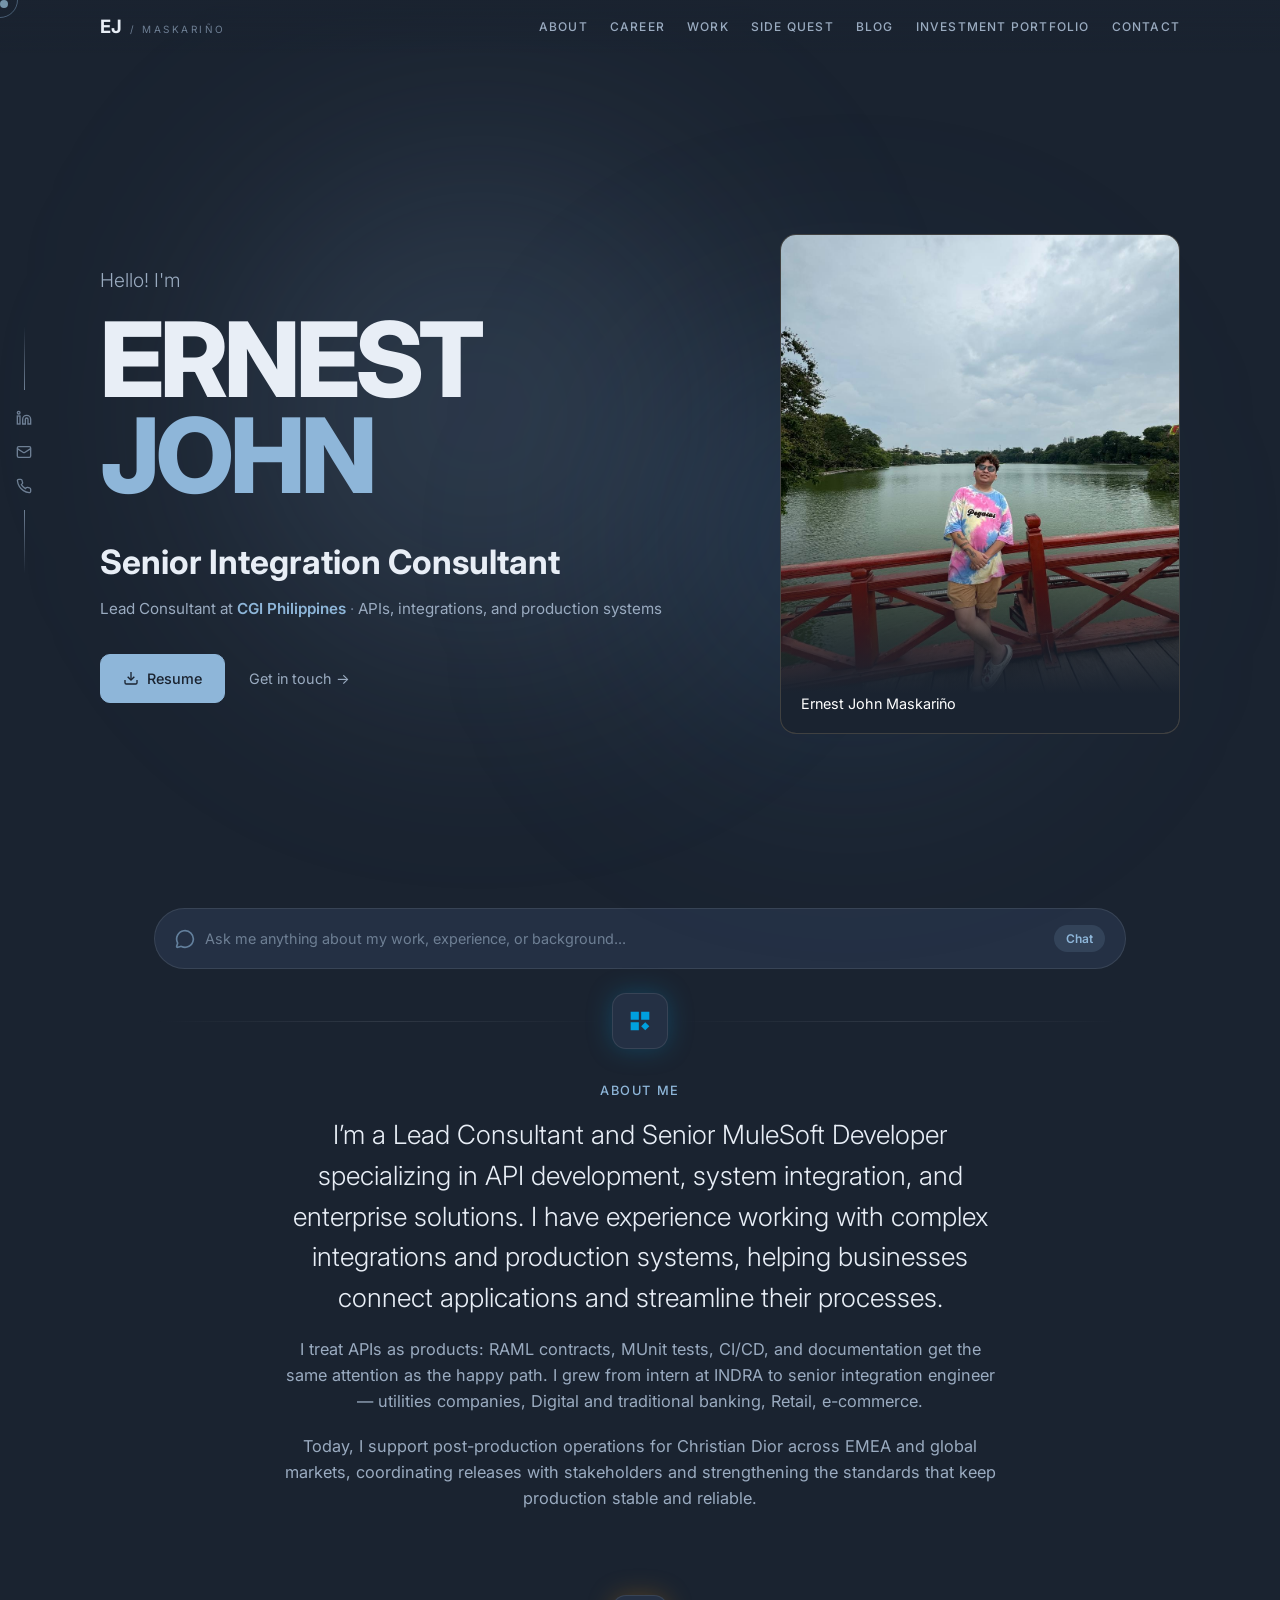
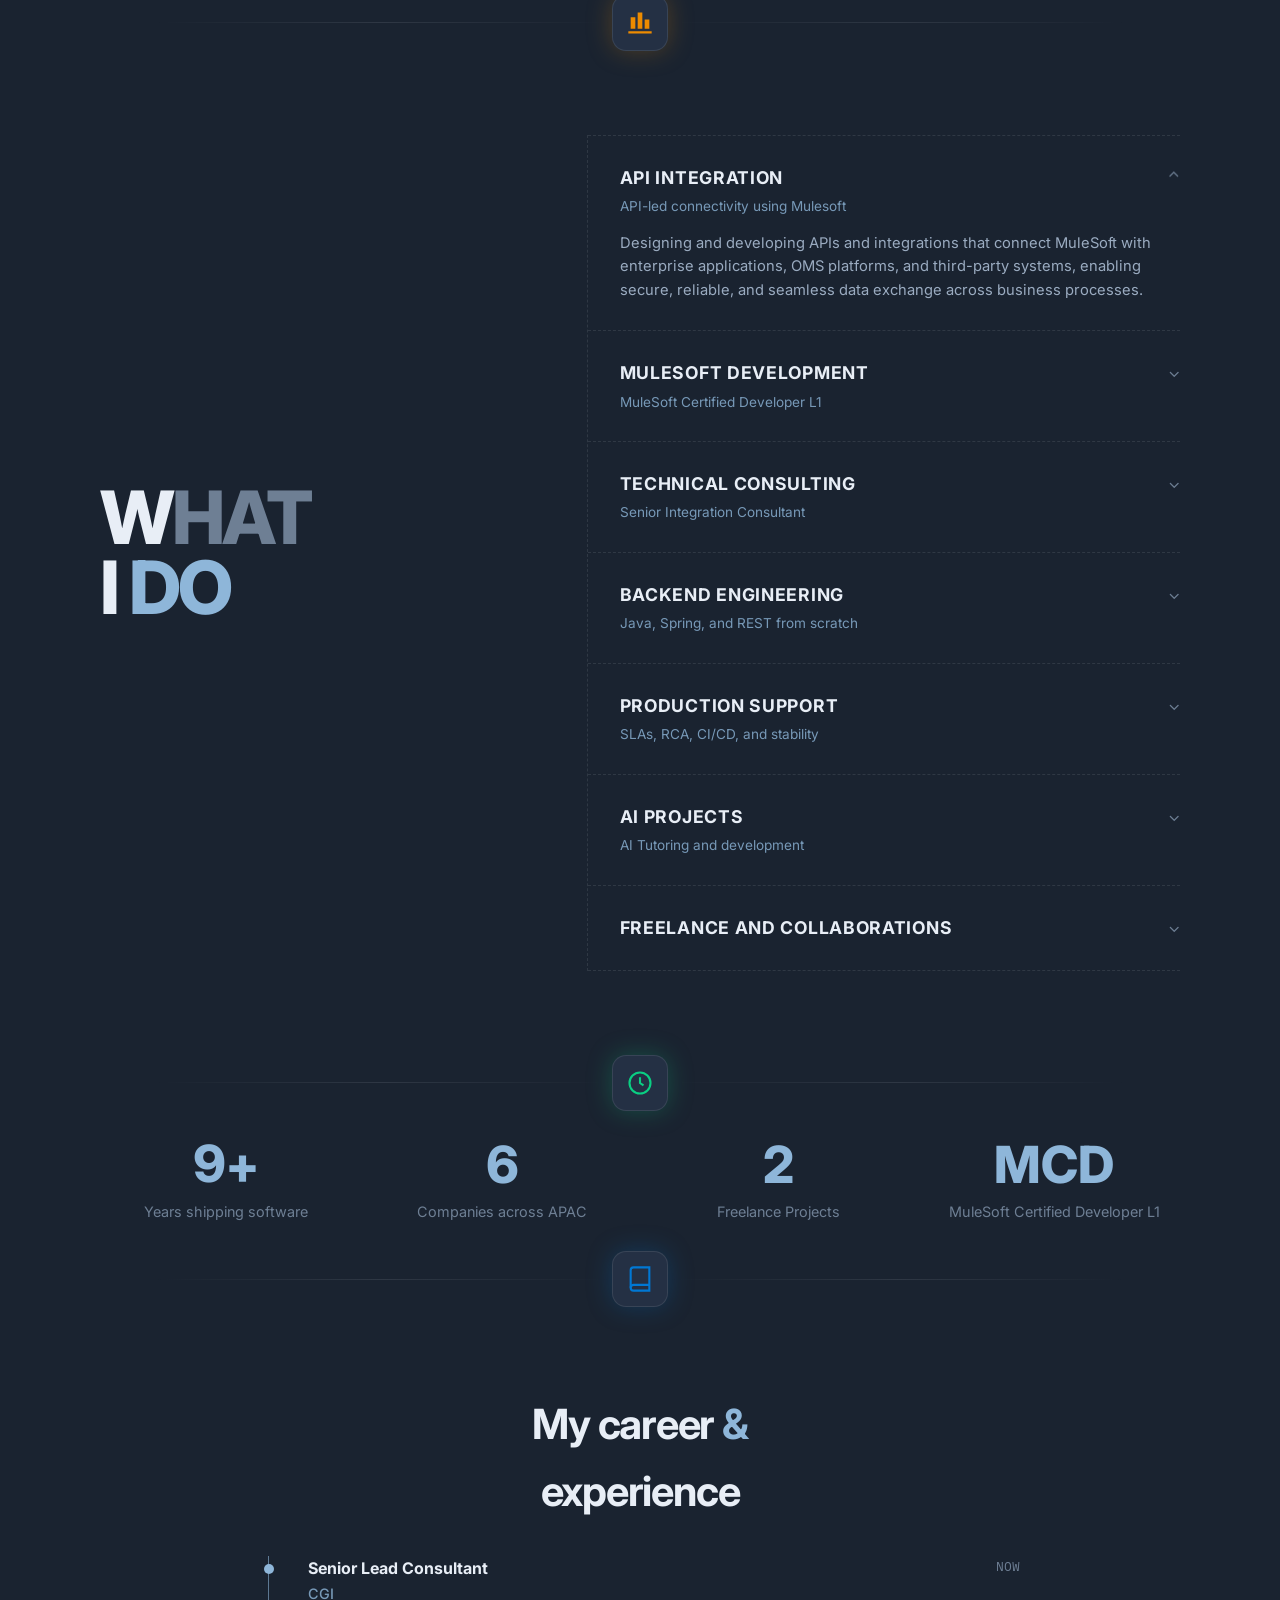
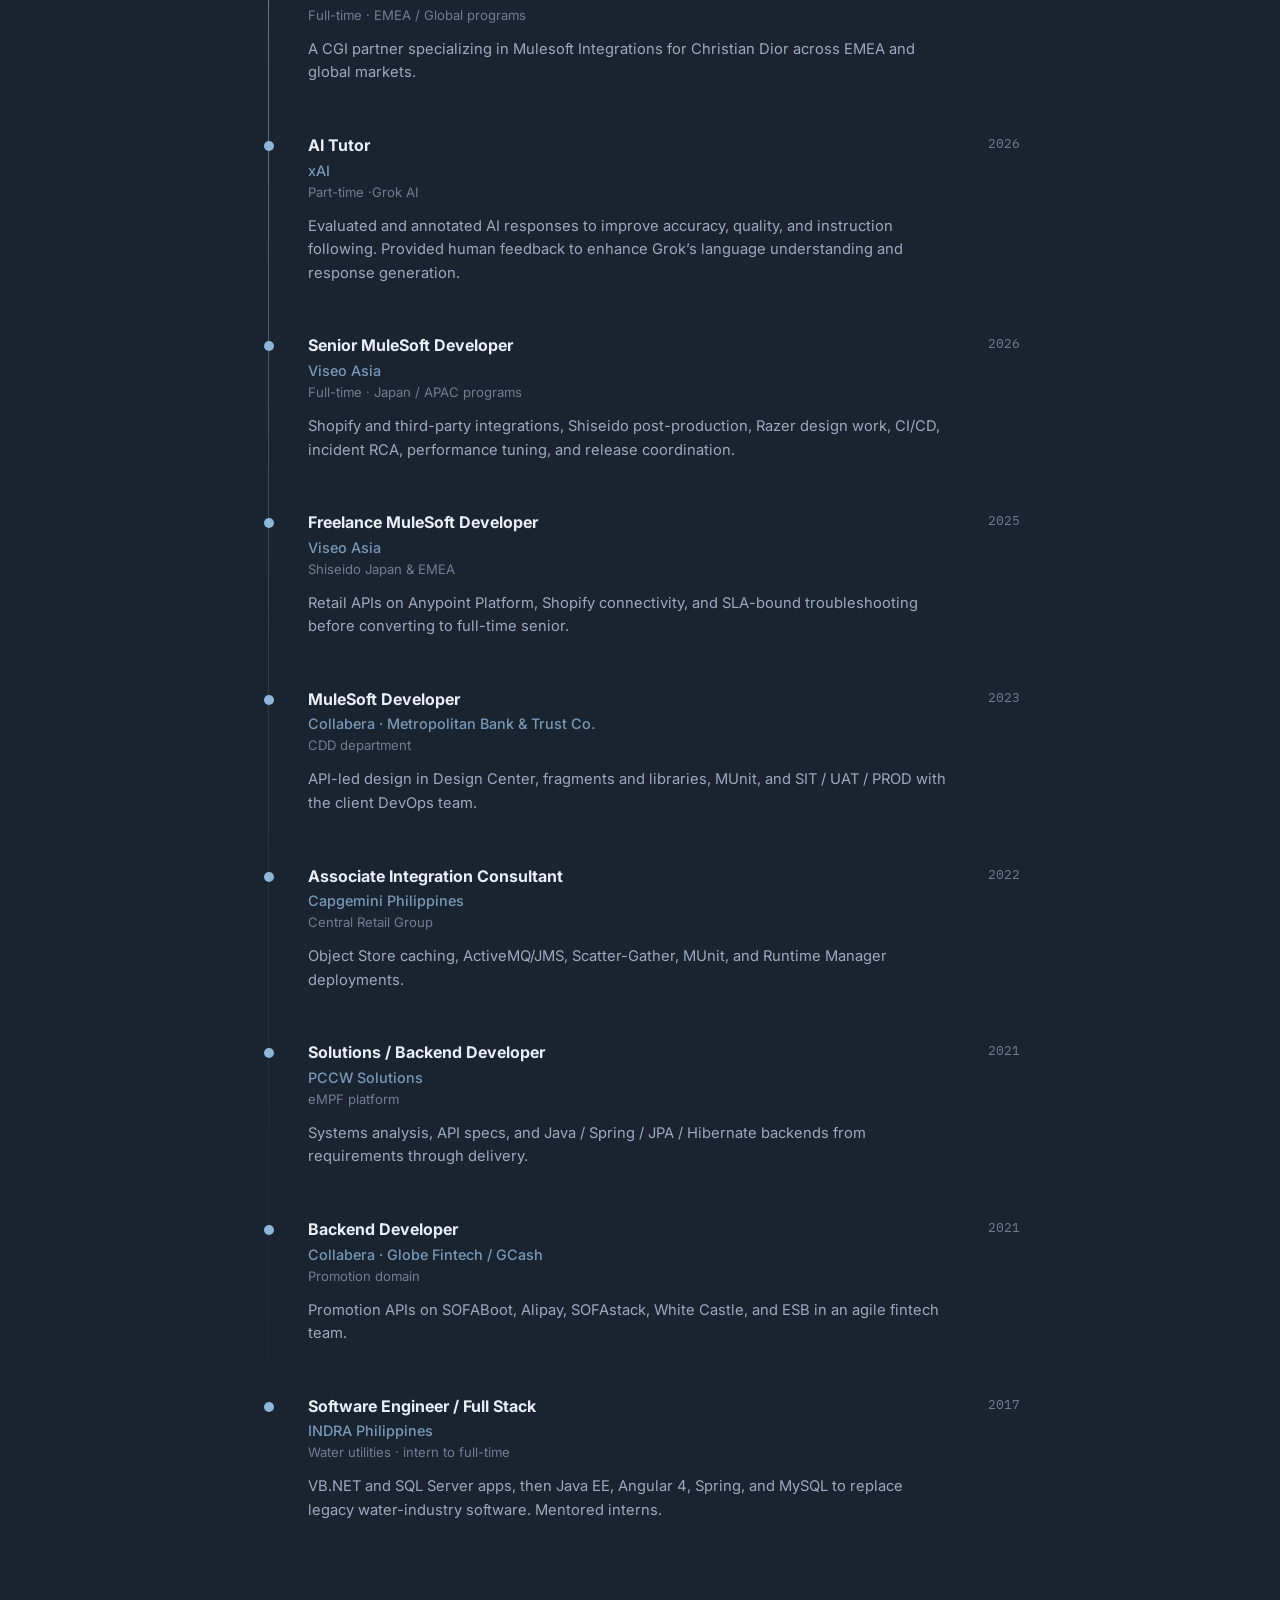
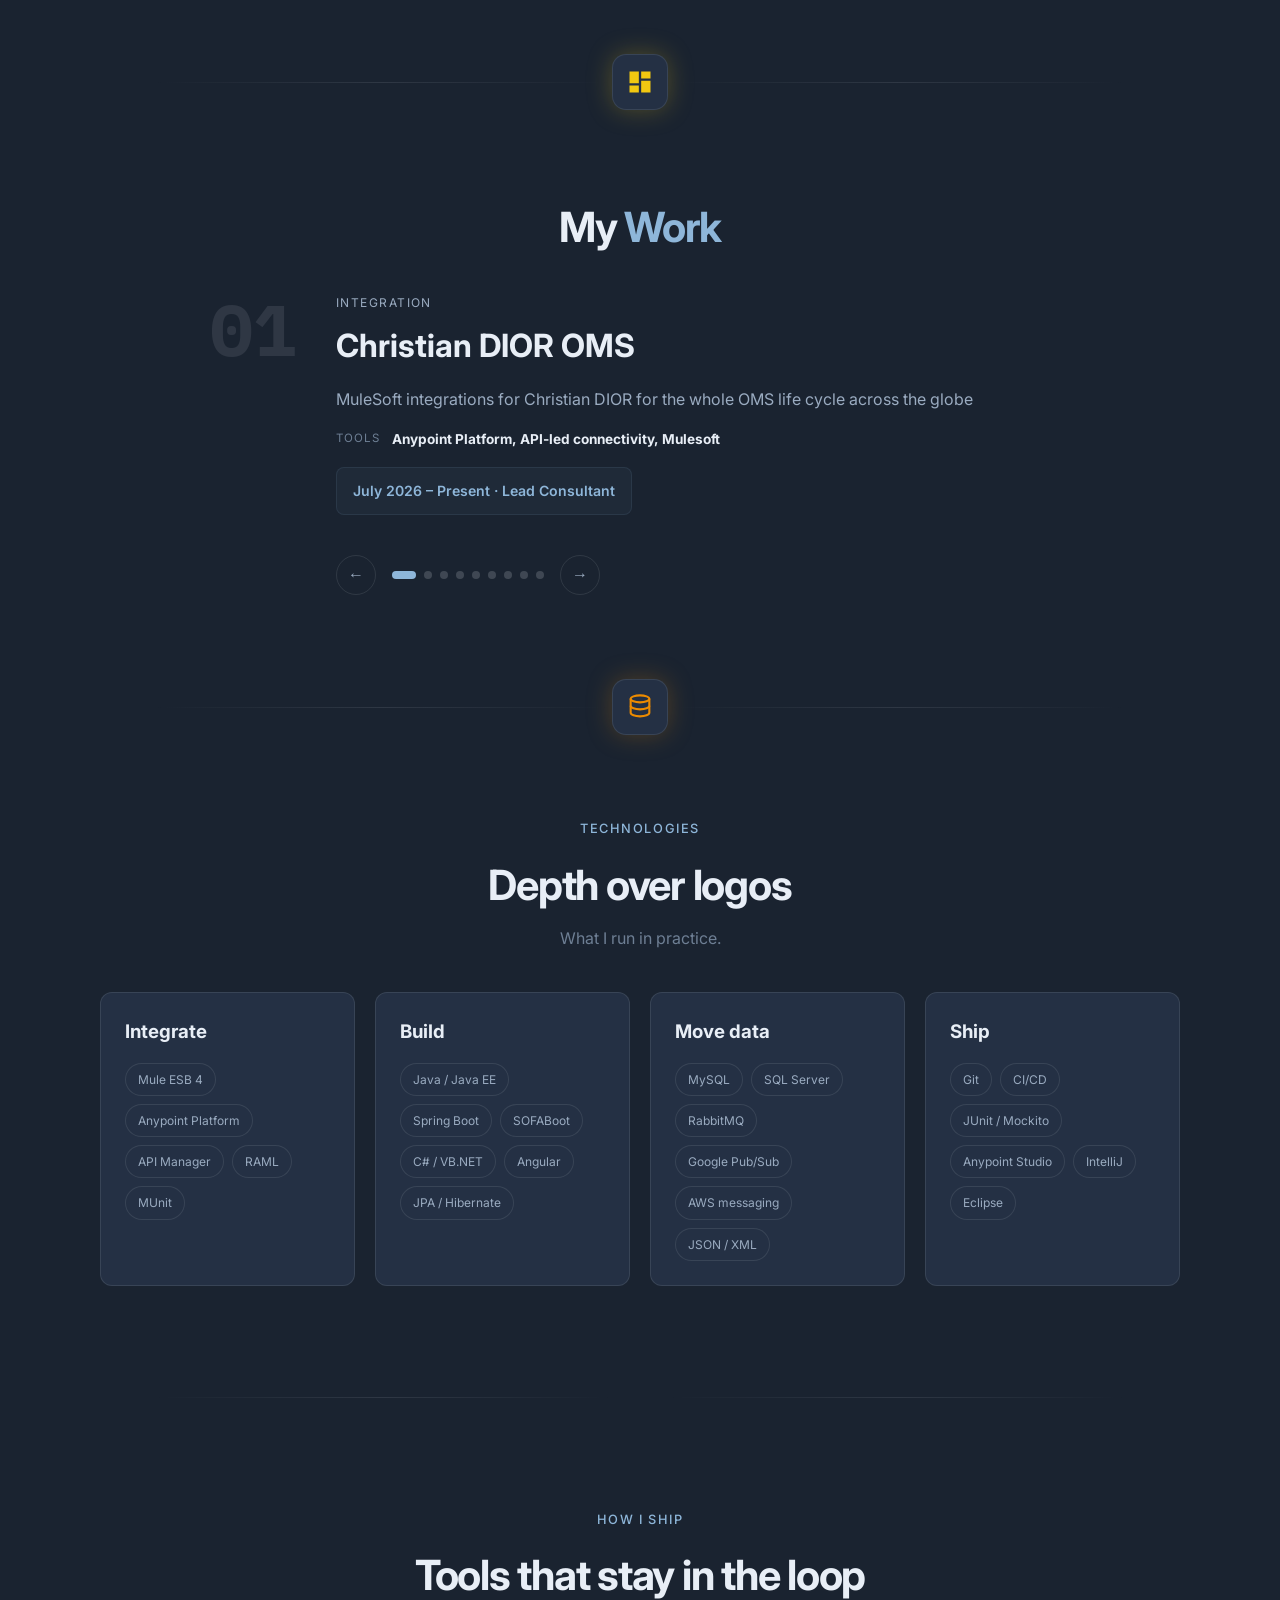
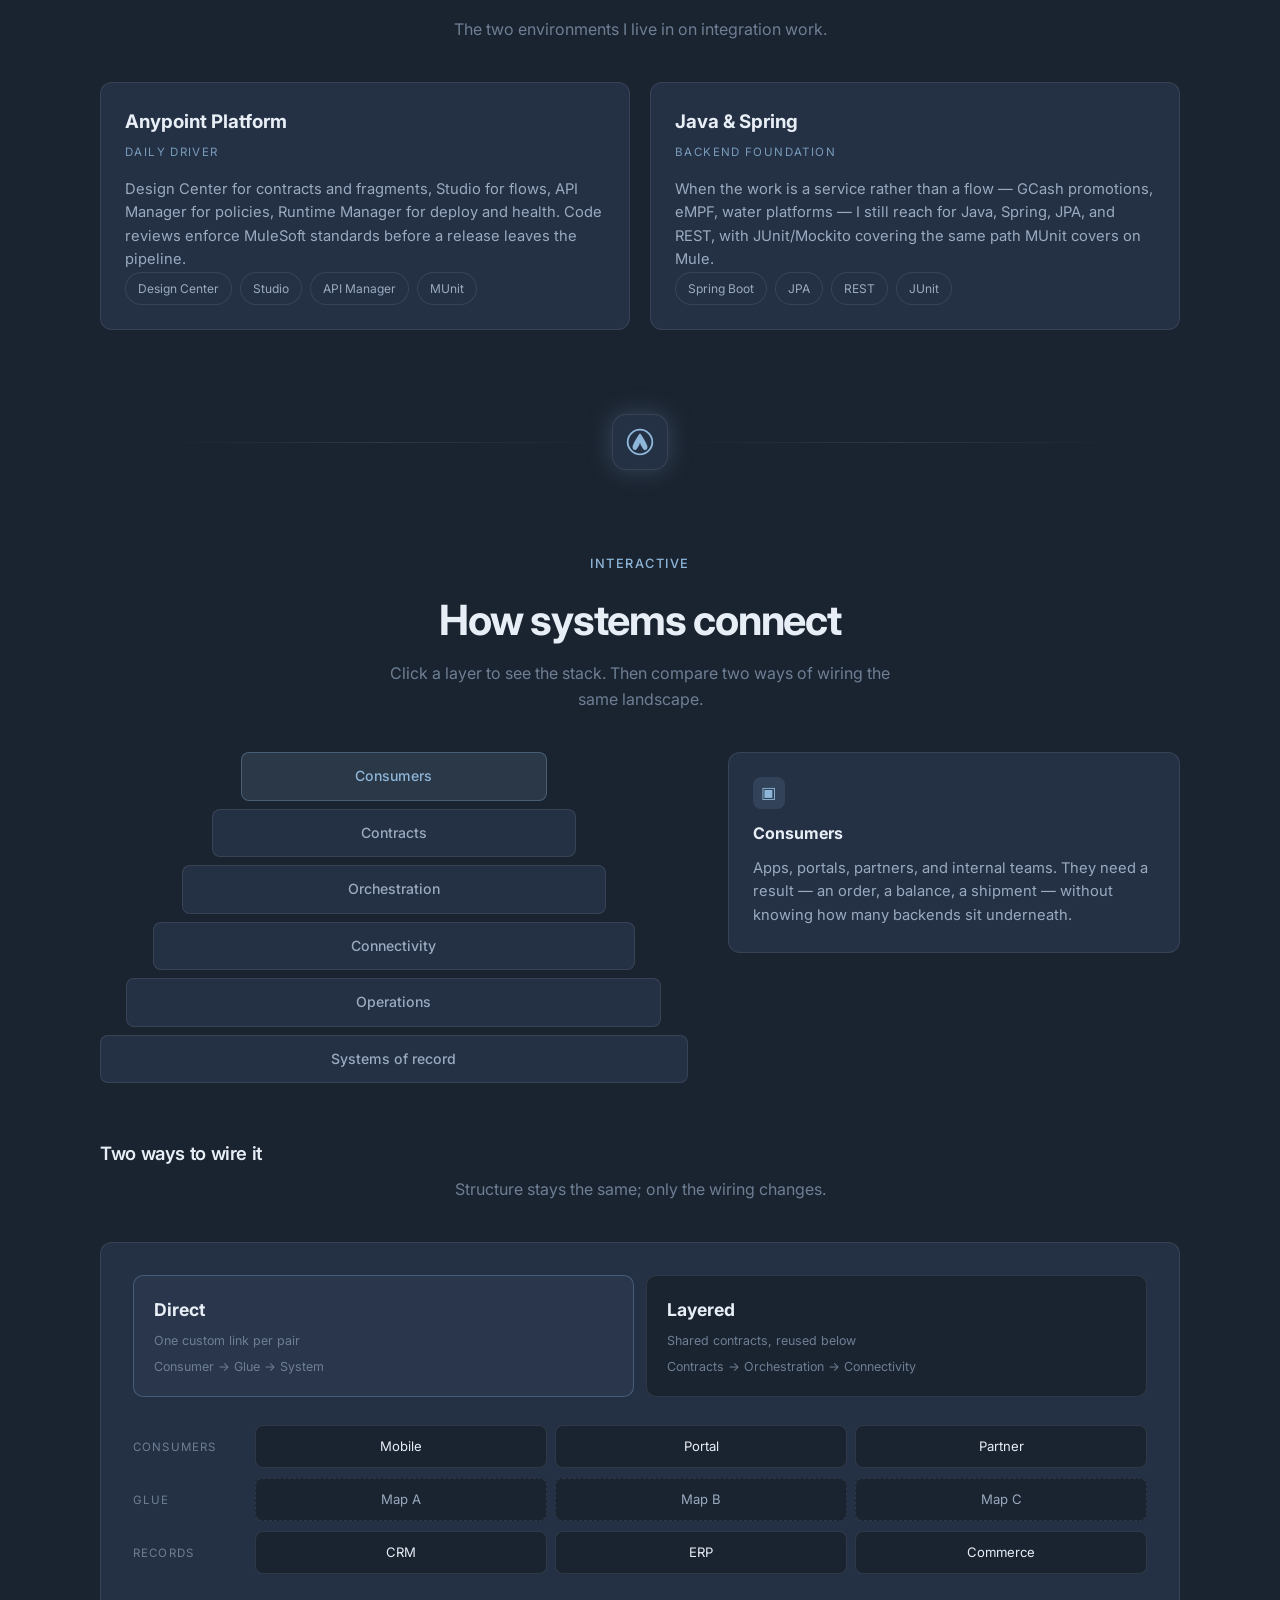
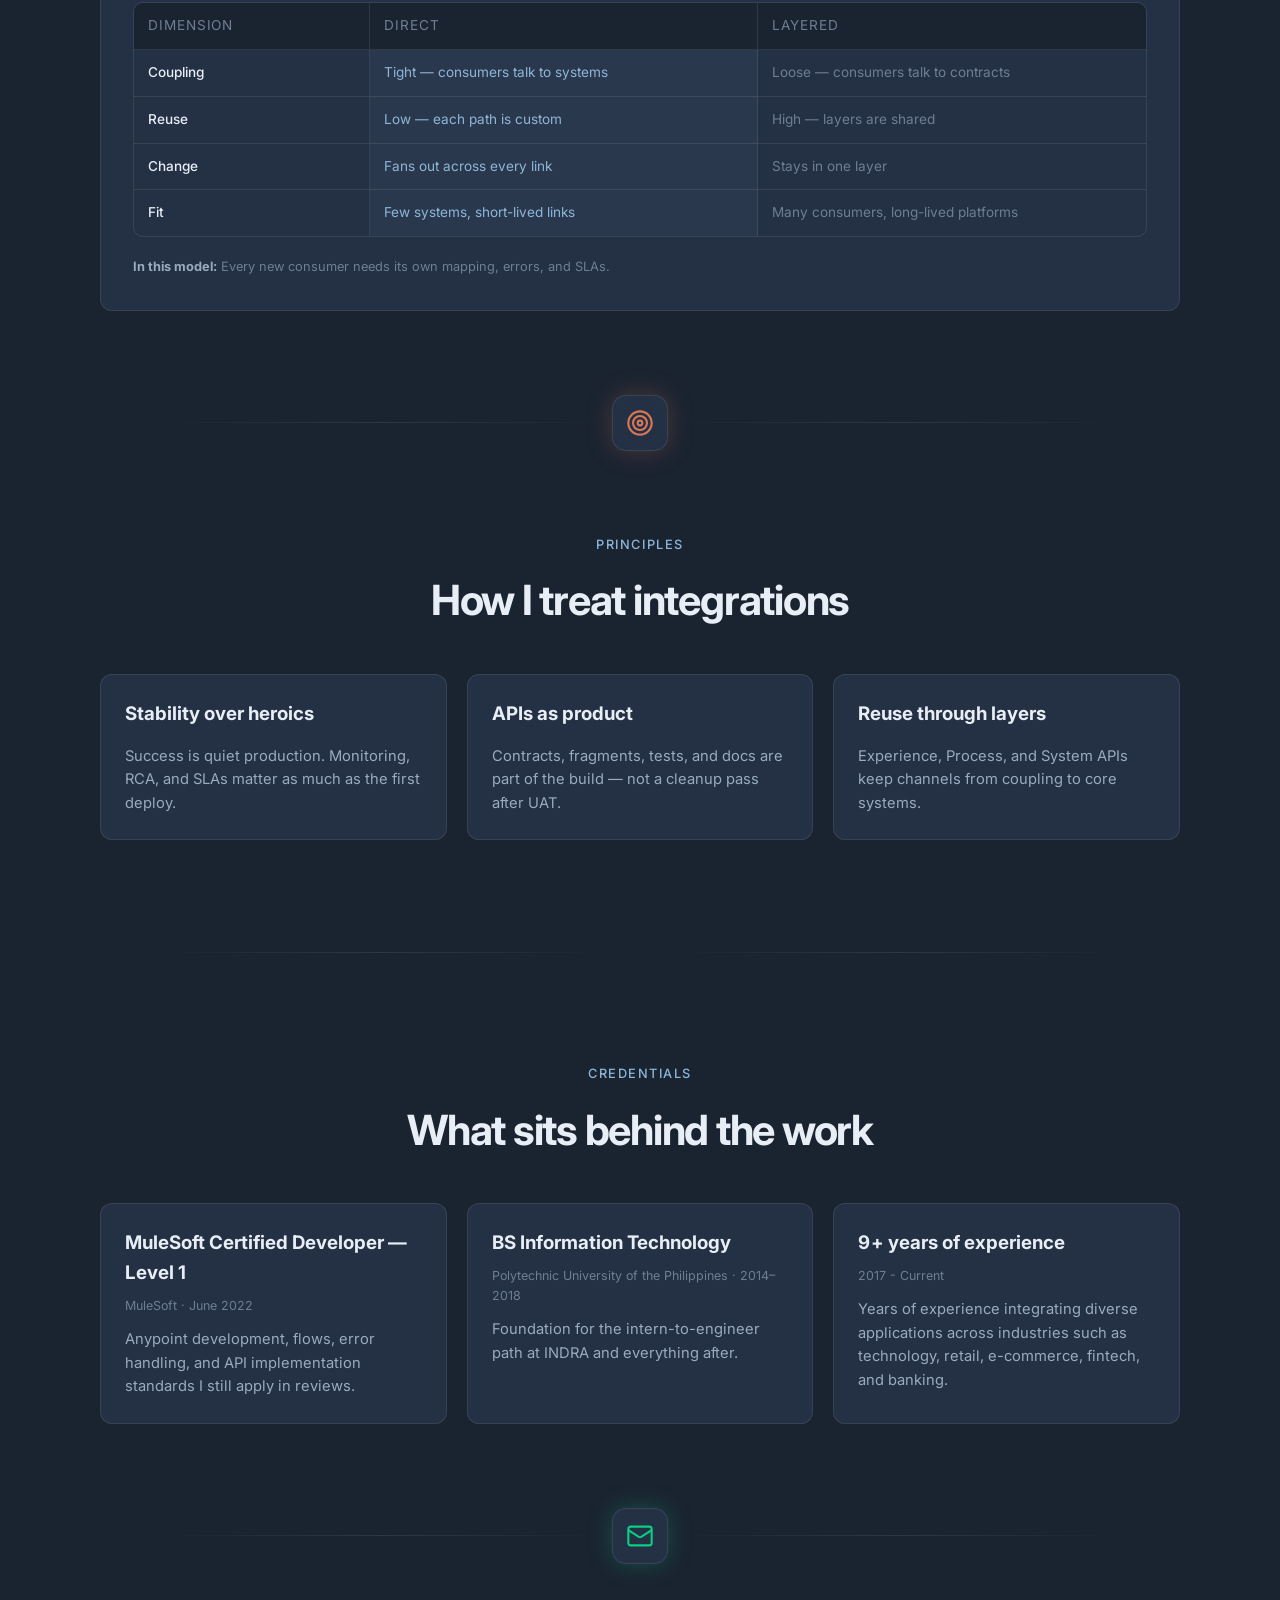
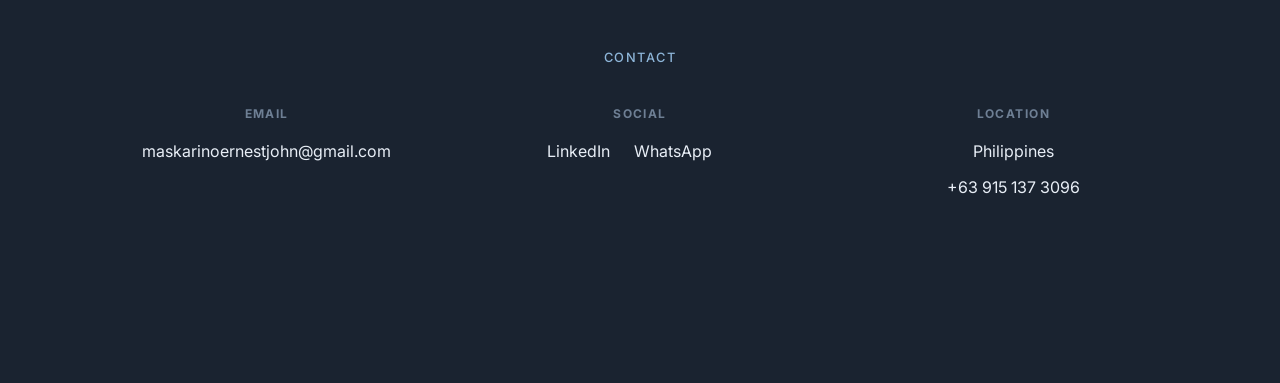
==== commit 2273000b: "Polish blog CMS dates, nav, lightbox, and Side quest section motion. Co-authored-by: Cursor <cursora" ====
--- a/index.html
+++ b/index.html
@@ -35,6 +35,7 @@
         <a href="#career" class="nav-flip"><span>CAREER</span><span>CAREER</span></a>
         <a href="#work" class="nav-flip"><span>WORK</span><span>WORK</span></a>
         <a href="side-quest.html" class="nav-flip"><span>SIDE QUEST</span><span>SIDE QUEST</span></a>
+        <a href="blogs.html" class="nav-flip"><span>BLOG</span><span>BLOG</span></a>
         <a href="investment.html" class="nav-flip"><span>INVESTMENT PORTFOLIO</span><span>INVESTMENT PORTFOLIO</span></a>
         <a href="#contact" class="nav-flip"><span>CONTACT</span><span>CONTACT</span></a>
       </nav>
@@ -251,41 +252,6 @@
 
       <div class="divider">
         <span class="div-line"></span>
-        <div class="div-icon" style="--c:#017cee">
-          <svg viewBox="0 0 24 24" fill="none" stroke="currentColor" stroke-width="1.8"><path d="M12.83 2.18a2 2 0 0 0-1.66 0L2.6 6.08a1 1 0 0 0 0 1.83l8.58 3.91a2 2 0 0 0 1.66 0l8.58-3.9a1 1 0 0 0 0-1.83z"/><path d="M2 12a1 1 0 0 0 .58.91l8.6 3.91a2 2 0 0 0 1.65 0l8.58-3.9A1 1 0 0 0 22 12"/><path d="M2 17a1 1 0 0 0 .58.91l8.6 3.91a2 2 0 0 0 1.65 0l8.58-3.9A1 1 0 0 0 22 17"/></svg>
-        </div>
-        <span class="div-line"></span>
-      </div>
-
-      <section id="lifecycle">
-        <div class="wide">
-          <h3 class="eyebrow">End-to-End</h3>
-          <h2>The API-led stack</h2>
-          <p class="sub">Click a layer to explore.</p>
-          <div class="life-grid">
-            <div class="pyramid" id="pyramid">
-              <button data-layer="0" style="width:52%;margin-left:24%">API Manager / Governance</button>
-              <button data-layer="1" style="width:62%;margin-left:19%">Experience APIs</button>
-              <button data-layer="2" style="width:72%;margin-left:14%">Process APIs</button>
-              <button data-layer="3" style="width:82%;margin-left:9%">System APIs</button>
-              <button data-layer="4" style="width:91%;margin-left:4.5%">Runtime / CI/CD / Support</button>
-              <button class="is-active" data-layer="5" style="width:100%">Core systems &amp; channels</button>
-            </div>
-            <div class="layer-card" id="layer-card">
-              <div class="layer-icon">▣</div>
-              <h4 id="layer-title">Core systems &amp; channels</h4>
-              <p id="layer-copy">
-                Shopify, core banking, retail, and department systems that become
-                reusable APIs — Metrobank CDD, Shiseido commerce, Razer AMS, and
-                internal channels that consume them.
-              </p>
-            </div>
-          </div>
-        </div>
-      </section>
-
-      <div class="divider">
-        <span class="div-line"></span>
         <div class="div-icon" style="--c:#0078d4">
           <svg viewBox="0 0 24 24" fill="none" stroke="currentColor" stroke-width="1.8"><path d="M4 19.5A2.5 2.5 0 0 1 6.5 17H20"/><path d="M6.5 2H20v20H6.5A2.5 2.5 0 0 1 4 19.5v-15A2.5 2.5 0 0 1 6.5 2z"/></svg>
         </div>
@@ -561,7 +527,26 @@
         <div class="wide">
           <h3 class="eyebrow">Interactive</h3>
           <h2>How systems connect</h2>
-          <p class="sub">Compare two connectivity models. Structure stays the same; only the wiring changes.</p>
+          <p class="sub">Click a layer to see the stack. Then compare two ways of wiring the same landscape.</p>
+          <div class="life-grid" id="lifecycle">
+            <div class="pyramid" id="pyramid">
+              <button class="is-active" data-layer="0" style="width:52%;margin-left:24%">Consumers</button>
+              <button data-layer="1" style="width:62%;margin-left:19%">Contracts</button>
+              <button data-layer="2" style="width:72%;margin-left:14%">Orchestration</button>
+              <button data-layer="3" style="width:82%;margin-left:9%">Connectivity</button>
+              <button data-layer="4" style="width:91%;margin-left:4.5%">Operations</button>
+              <button data-layer="5" style="width:100%">Systems of record</button>
+            </div>
+            <div class="layer-card" id="layer-card">
+              <div class="layer-icon">▣</div>
+              <h4 id="layer-title">Consumers</h4>
+              <p id="layer-copy">
+                Apps, portals, partners, and internal teams. They need a result — an order, a balance, a shipment — without knowing how many backends sit underneath.
+              </p>
+            </div>
+          </div>
+          <h3 class="apiled-kicker">Two ways to wire it</h3>
+          <p class="sub">Structure stays the same; only the wiring changes.</p>
           <div class="etl-box">
             <div class="etl-tabs">
               <button class="is-active" data-mode="ptp">
@@ -572,7 +557,7 @@
               <button data-mode="led">
                 <h3>Layered</h3>
                 <p>Shared contracts, reused below</p>
-                <div class="flow">Experience → Process → System</div>
+                <div class="flow">Contracts → Orchestration → Connectivity</div>
               </button>
             </div>
 
@@ -594,21 +579,21 @@
                 </div>
               </div>
               <div class="arch-row arch-mid" data-show="led">
-                <span class="arch-label">Experience</span>
+                <span class="arch-label">Contracts</span>
                 <div class="arch-nodes">
                   <span>Channel APIs</span>
                 </div>
               </div>
               <div class="arch-row arch-mid" data-show="led">
-                <span class="arch-label">Process</span>
+                <span class="arch-label">Orchestration</span>
                 <div class="arch-nodes">
-                  <span>Orchestration</span>
+                  <span>Business flow</span>
                 </div>
               </div>
               <div class="arch-row arch-mid" data-show="led">
-                <span class="arch-label">System</span>
+                <span class="arch-label">Connectivity</span>
                 <div class="arch-nodes">
-                  <span>Canonical APIs</span>
+                  <span>System access</span>
                 </div>
               </div>
               <div class="arch-row">
--- a/css/styles.css
+++ b/css/styles.css
@@ -606,6 +606,10 @@
   margin-bottom: 12px;
 }
 
+.eyebrow[hidden] {
+  display: none;
+}
+
 .lead {
   font-size: clamp(1.25rem, 2.2vw, 1.65rem);
   font-weight: 300;
@@ -810,8 +814,19 @@
 
 .pyramid {
   display: flex;
-  flex-direction: column-reverse;
+  flex-direction: column;
   gap: 8px;
+}
+
+.apiled-kicker {
+  margin: 56px 0 8px;
+  font-size: 1.15rem;
+  font-weight: 600;
+  letter-spacing: -0.02em;
+}
+
+#apiled .life-grid {
+  margin-bottom: 8px;
 }
 
 .pyramid button {
@@ -1533,11 +1548,13 @@
   .reveal,
   .divider.reveal-icon .div-icon,
   .world-pulse,
-  .jm-pin-pulse {
-    animation: none;
-    opacity: 1;
-    transform: none;
-    transition: none;
+  .jm-pin-pulse,
+  main.quest > section :is(.eyebrow, h1, h2, h3, .sub, .lead, .quest-jump a, .me-photos, .me-copy, .me-trivia, .me-hobbies article, .quest-social, .world-wrap, .place-carousel, .desk-stage, .quest-space article, .quest-player, .quest-episodes li, .quest-blogs > *, .blog-more, .btn-resume) {
+    animation: none !important;
+    opacity: 1 !important;
+    transform: none !important;
+    filter: none !important;
+    clip-path: none !important;
   }
 }
 
@@ -2180,6 +2197,7 @@
 .quest-journal article,
 .quest-space article,
 .quest-blogs article,
+.quest-blogs a.quest-blog-link,
 .quest-episodes li {
   border: 1px solid var(--line);
   background: var(--panel);
@@ -2190,7 +2208,25 @@
   display: block;
 }
 
-a.quest-place:hover {
+.quest-blogs article,
+.quest-blogs a.quest-blog-link {
+  padding: 0;
+  overflow: hidden;
+}
+
+.quest-blog-thumb {
+  display: block;
+  width: 100%;
+  height: 168px;
+  object-fit: cover;
+}
+
+.quest-blog-copy {
+  padding: 22px 24px 24px;
+}
+
+a.quest-place:hover,
+a.quest-blog-link:hover {
   border-color: rgba(142, 182, 217, 0.35);
   background: rgba(142, 182, 217, 0.06);
 }
@@ -2717,11 +2753,10 @@
   inset: 0;
   z-index: 95;
   background: rgba(8, 12, 18, 0.92);
-  display: grid;
-  grid-template-columns: auto 1fr auto;
+  display: flex;
   align-items: center;
-  gap: 12px;
-  padding: 48px 16px 24px;
+  justify-content: center;
+  padding: 56px 64px 24px;
 }
 
 .lightbox[hidden] {
@@ -2730,7 +2765,12 @@
 
 .lightbox figure {
   margin: 0;
-  max-height: 80vh;
+  max-width: min(96vw, 1400px);
+  max-height: 90vh;
+  display: flex;
+  flex-direction: column;
+  align-items: center;
+  justify-content: center;
 }
 
 .lightbox img {
@@ -2758,12 +2798,40 @@
   width: 44px;
   height: 44px;
   font: inherit;
+  position: absolute;
+  z-index: 2;
 }
 
 .lightbox-close {
-  position: absolute;
   top: 16px;
   right: 16px;
+}
+
+.lightbox-nav.prev {
+  left: 16px;
+  top: 50%;
+  transform: translateY(-50%);
+}
+
+.lightbox-nav.next {
+  right: 16px;
+  top: 50%;
+  transform: translateY(-50%);
+}
+
+.lightbox-nav[hidden] {
+  display: none;
+}
+
+.lightbox.is-photo img {
+  max-width: min(96vw, 1400px);
+  max-height: 86vh;
+  object-fit: contain;
+}
+
+.blog-zoom,
+.blog-cover-frame {
+  cursor: zoom-in;
 }
 
 .quest-frame {
@@ -3082,11 +3150,538 @@
   color: var(--teal);
 }
 
+.blog-page .quest-hero {
+  padding-bottom: 28px;
+}
+
+.blog-page .quest-lead {
+  margin-bottom: 0;
+}
+
+.blog-place {
+  margin-top: 12px;
+  color: var(--muted);
+  font-size: 0.92rem;
+}
+
+.blog-place[hidden],
+.blog-posted[hidden] {
+  display: none;
+}
+
+.blog-posted {
+  margin-top: 6px;
+  color: var(--dim);
+  font-size: 0.86rem;
+}
+
+.blog-page .display {
+  font-size: clamp(1.8rem, 5vw, 3rem);
+  line-height: 1.12;
+}
+
+.blog-main {
+  padding: 0 var(--gutter) 96px;
+}
+
+.blog-article {
+  max-width: var(--page);
+  margin: 0 auto;
+}
+
+.blog-cover-frame {
+  width: 100%;
+  height: min(420px, 46vh);
+  margin: 0 0 36px;
+  border-radius: 16px;
+  overflow: hidden;
+  background: var(--panel);
+  border: 1px solid var(--line);
+}
+
+.blog-cover-frame .blog-cover {
+  display: block;
+  width: 100%;
+  height: 100%;
+  max-width: none;
+  object-fit: cover;
+  object-position: center;
+}
+
+.blog-gallery-wrap {
+  margin: 0 0 36px;
+}
+
+.blog-gallery-viewport {
+  overflow: hidden;
+  width: 100%;
+}
+
+.blog-gallery-track {
+  display: flex;
+  width: 100%;
+  transition: transform 0.35s ease;
+}
+
+.blog-gallery-page {
+  flex: 0 0 100%;
+  display: grid;
+  grid-template-columns: repeat(5, minmax(0, 1fr));
+  gap: 10px;
+}
+
+.blog-gallery-page img {
+  display: block;
+  width: 100%;
+  height: 140px;
+  object-fit: cover;
+  border-radius: 10px;
+  border: 1px solid var(--line);
+}
+
+.blog-gallery-bar {
+  display: flex;
+  align-items: center;
+  justify-content: space-between;
+  gap: 16px;
+  margin-top: 14px;
+}
+
+.blog-gallery-bar[hidden],
+.blog-gallery-wrap[hidden] {
+  display: none;
+}
+
+.blog-gallery-num {
+  font-family: "IBM Plex Mono", monospace;
+  font-size: 0.8rem;
+  letter-spacing: 0.12em;
+  color: var(--accent);
+}
+
+.blog-gallery-wrap .work-nav {
+  margin-top: 0;
+}
+
+.blog-body {
+  max-width: none;
+  color: var(--ink);
+  font-size: 1.08rem;
+  line-height: 1.8;
+}
+
+.blog-body > *:first-child {
+  margin-top: 0;
+}
+
+.blog-body > *:last-child {
+  margin-bottom: 0;
+}
+
+.blog-body h1,
+.blog-body h2,
+.blog-body h3 {
+  margin: 1.75rem 0 0.7rem;
+  line-height: 1.25;
+  letter-spacing: -0.02em;
+}
+
+.blog-body p,
+.blog-body ul,
+.blog-body ol {
+  margin: 0 0 1.15rem;
+  color: var(--muted);
+}
+
+.blog-body li {
+  margin: 0.35rem 0 0.35rem 1.2rem;
+}
+
+.blog-body a {
+  color: var(--teal);
+}
+
+.blog-body hr {
+  border: 0;
+  border-top: 1px solid var(--line);
+  margin: 1.75rem 0;
+}
+
+.blog-body blockquote {
+  margin: 0 0 1.15rem;
+  padding: 0.15rem 0 0.15rem 1rem;
+  border: 0;
+  border-left: 3px solid var(--accent);
+  color: var(--muted);
+}
+
+.blog-body pre,
+.blog-body code {
+  font-family: "IBM Plex Mono", monospace;
+  font-size: 0.9em;
+}
+
+.blog-body pre {
+  overflow-x: auto;
+  margin: 0 0 1.15rem;
+  padding: 1rem 1.1rem;
+  background: var(--panel);
+  border: 1px solid var(--line);
+  border-radius: 12px;
+}
+
+.blog-body img {
+  display: block;
+  max-width: 100%;
+  max-height: 420px;
+  width: auto;
+  height: auto;
+  object-fit: contain;
+  margin: 1.25rem 0;
+  border-radius: 12px;
+  border: 1px solid var(--line);
+}
+
+@media (max-width: 640px) {
+  .blog-cover-frame {
+    height: min(260px, 38vh);
+  }
+
+  .blog-gallery-page {
+    grid-template-columns: repeat(5, minmax(0, 1fr));
+    gap: 6px;
+  }
+
+  .blog-gallery-page img {
+    height: 72px;
+    border-radius: 8px;
+  }
+}
+
 .quest-close {
   padding-bottom: 96px;
 }
 
 .quest-close .btn-resume {
+  margin-top: 28px;
+}
+
+@keyframes questHeroText {
+  from {
+    opacity: 0;
+    transform: translateY(28px);
+    filter: blur(8px);
+  }
+  to {
+    opacity: 1;
+    transform: none;
+    filter: none;
+  }
+}
+
+@keyframes questChip {
+  from {
+    opacity: 0;
+    transform: translateY(16px) scale(0.92);
+  }
+  to {
+    opacity: 1;
+    transform: none;
+  }
+}
+
+@keyframes questFromLeft {
+  from {
+    opacity: 0;
+    transform: translateX(-56px) rotate(-3deg);
+  }
+  to {
+    opacity: 1;
+    transform: none;
+  }
+}
+
+@keyframes questFromRight {
+  from {
+    opacity: 0;
+    transform: translateX(48px);
+  }
+  to {
+    opacity: 1;
+    transform: none;
+  }
+}
+
+@keyframes questLift {
+  from {
+    opacity: 0;
+    transform: translateY(32px);
+  }
+  to {
+    opacity: 1;
+    transform: none;
+  }
+}
+
+@keyframes questPopTilt {
+  from {
+    opacity: 0;
+    transform: translateY(36px) scale(0.88) rotate(4deg);
+  }
+  to {
+    opacity: 1;
+    transform: none;
+  }
+}
+
+@keyframes questGlobe {
+  from {
+    opacity: 0;
+    transform: scale(0.92);
+    filter: blur(12px);
+  }
+  to {
+    opacity: 1;
+    transform: none;
+    filter: none;
+  }
+}
+
+@keyframes questIris {
+  from {
+    opacity: 0;
+    clip-path: circle(6% at 50% 58%);
+  }
+  to {
+    opacity: 1;
+    clip-path: circle(85% at 50% 50%);
+  }
+}
+
+@keyframes questTape {
+  from {
+    opacity: 0;
+    transform: translateX(-40px) skewX(-8deg);
+  }
+  to {
+    opacity: 1;
+    transform: none;
+  }
+}
+
+@keyframes questSheet {
+  from {
+    opacity: 0;
+    transform: translateY(40px) scale(0.96);
+  }
+  to {
+    opacity: 1;
+    transform: none;
+  }
+}
+
+@keyframes questSoft {
+  from {
+    opacity: 0;
+    filter: blur(10px);
+    transform: translateY(16px);
+  }
+  to {
+    opacity: 1;
+    filter: none;
+    transform: none;
+  }
+}
+
+main.quest > section:not(.is-in) .eyebrow,
+main.quest > section:not(.is-in) h1,
+main.quest > section:not(.is-in) h2,
+main.quest > section:not(.is-in) .sub,
+main.quest > section:not(.is-in) .quest-lead,
+main.quest > section:not(.is-in) .quest-jump a,
+main.quest > section:not(.is-in) .me-photos,
+main.quest > section:not(.is-in) .me-copy,
+main.quest > section:not(.is-in) .me-trivia,
+main.quest > section:not(.is-in) .me-hobbies article,
+main.quest > section:not(.is-in) .quest-social,
+main.quest > section:not(.is-in) .world-wrap,
+main.quest > section:not(.is-in) .place-carousel,
+main.quest > section:not(.is-in) .desk-stage,
+main.quest > section:not(.is-in) .quest-space article,
+main.quest > section:not(.is-in) .quest-player,
+main.quest > section:not(.is-in) .quest-episodes li,
+main.quest > section:not(.is-in) .quest-blogs > *,
+main.quest > section:not(.is-in) .blog-more,
+main.quest > section.quest-close:not(.is-in) .narrow > * {
+  opacity: 0;
+}
+
+.quest-hero.is-in .eyebrow,
+.quest-hero.is-in .display,
+.quest-hero.is-in .quest-lead {
+  animation: questHeroText 0.9s cubic-bezier(0.22, 1, 0.36, 1) both;
+}
+
+.quest-hero.is-in .display {
+  animation-delay: 80ms;
+}
+
+.quest-hero.is-in .quest-lead {
+  animation-delay: 160ms;
+}
+
+.quest-hero.is-in .quest-jump a {
+  animation: questChip 0.55s cubic-bezier(0.34, 1.4, 0.64, 1) both;
+}
+
+.quest-hero.is-in .quest-jump a:nth-child(1) { animation-delay: 280ms; }
+.quest-hero.is-in .quest-jump a:nth-child(2) { animation-delay: 340ms; }
+.quest-hero.is-in .quest-jump a:nth-child(3) { animation-delay: 400ms; }
+.quest-hero.is-in .quest-jump a:nth-child(4) { animation-delay: 460ms; }
+.quest-hero.is-in .quest-jump a:nth-child(5) { animation-delay: 520ms; }
+.quest-hero.is-in .quest-jump a:nth-child(6) { animation-delay: 580ms; }
+
+#me.is-in .eyebrow,
+#me.is-in h2,
+#me.is-in .sub {
+  animation: questLift 0.7s cubic-bezier(0.22, 1, 0.36, 1) both;
+}
+
+#me.is-in h2 { animation-delay: 70ms; }
+#me.is-in .sub { animation-delay: 120ms; }
+
+#me.is-in .me-photos {
+  animation: questFromLeft 0.95s cubic-bezier(0.22, 1, 0.36, 1) both;
+  animation-delay: 120ms;
+}
+
+#me.is-in .me-copy {
+  animation: questFromRight 0.9s cubic-bezier(0.22, 1, 0.36, 1) both;
+  animation-delay: 180ms;
+}
+
+#me.is-in .me-trivia {
+  animation: questLift 0.85s cubic-bezier(0.22, 1, 0.36, 1) both;
+  animation-delay: 220ms;
+}
+
+#me.is-in .me-hobbies article {
+  animation: questPopTilt 0.7s cubic-bezier(0.34, 1.3, 0.64, 1) both;
+}
+
+#me.is-in .me-hobbies article:nth-child(1) { animation-delay: 280ms; }
+#me.is-in .me-hobbies article:nth-child(2) { animation-delay: 360ms; }
+#me.is-in .me-hobbies article:nth-child(3) { animation-delay: 440ms; }
+
+#socials.is-in .eyebrow,
+#socials.is-in h2,
+#socials.is-in .sub {
+  animation: questLift 0.7s cubic-bezier(0.22, 1, 0.36, 1) both;
+}
+
+#socials.is-in h2 { animation-delay: 60ms; }
+#socials.is-in .sub { animation-delay: 110ms; }
+
+#socials.is-in .quest-social {
+  animation: questPopTilt 0.75s cubic-bezier(0.34, 1.45, 0.64, 1) both;
+}
+
+#socials.is-in .quest-social:nth-child(1) { animation-delay: 140ms; }
+#socials.is-in .quest-social:nth-child(2) { animation-delay: 220ms; }
+#socials.is-in .quest-social:nth-child(3) { animation-delay: 300ms; }
+#socials.is-in .quest-social:nth-child(4) { animation-delay: 380ms; }
+
+#travel.is-in .eyebrow,
+#travel.is-in h2,
+#travel.is-in .sub {
+  animation: questLift 0.7s cubic-bezier(0.22, 1, 0.36, 1) both;
+}
+
+#travel.is-in h2 { animation-delay: 60ms; }
+#travel.is-in .sub { animation-delay: 110ms; }
+
+#travel.is-in .world-wrap {
+  animation: questGlobe 1.05s cubic-bezier(0.22, 1, 0.36, 1) both;
+  animation-delay: 80ms;
+}
+
+#travel.is-in .place-carousel {
+  animation: questLift 0.85s cubic-bezier(0.22, 1, 0.36, 1) both;
+  animation-delay: 280ms;
+}
+
+#space.is-in .eyebrow,
+#space.is-in h2,
+#space.is-in .sub {
+  animation: questLift 0.7s cubic-bezier(0.22, 1, 0.36, 1) both;
+}
+
+#space.is-in h2 { animation-delay: 60ms; }
+#space.is-in .sub { animation-delay: 110ms; }
+
+#space.is-in .desk-stage {
+  animation: questIris 1.1s cubic-bezier(0.22, 1, 0.36, 1) both;
+  animation-delay: 100ms;
+}
+
+#space.is-in .quest-space article {
+  animation: questFromRight 0.8s cubic-bezier(0.22, 1, 0.36, 1) both;
+}
+
+#space.is-in .quest-space article:nth-child(1) { animation-delay: 220ms; }
+#space.is-in .quest-space article:nth-child(2) { animation-delay: 320ms; }
+
+#vlog.is-in .eyebrow,
+#vlog.is-in h2,
+#vlog.is-in .sub {
+  animation: questLift 0.7s cubic-bezier(0.22, 1, 0.36, 1) both;
+}
+
+#vlog.is-in h2 { animation-delay: 60ms; }
+#vlog.is-in .sub { animation-delay: 110ms; }
+
+#vlog.is-in .quest-player {
+  animation: questTape 0.9s cubic-bezier(0.22, 1, 0.36, 1) both;
+  animation-delay: 120ms;
+}
+
+#vlog.is-in .quest-episodes li {
+  animation: questFromRight 0.7s cubic-bezier(0.22, 1, 0.36, 1) both;
+}
+
+#vlog.is-in .quest-episodes li:nth-child(1) { animation-delay: 220ms; }
+#vlog.is-in .quest-episodes li:nth-child(2) { animation-delay: 300ms; }
+#vlog.is-in .quest-episodes li:nth-child(3) { animation-delay: 380ms; }
+
+#blogs.is-in .eyebrow,
+#blogs.is-in h2,
+#blogs.is-in .sub {
+  animation: questLift 0.7s cubic-bezier(0.22, 1, 0.36, 1) both;
+}
+
+#blogs.is-in h2 { animation-delay: 60ms; }
+#blogs.is-in .sub { animation-delay: 110ms; }
+
+#blogs.is-in .quest-blogs > * {
+  animation: questSheet 0.75s cubic-bezier(0.22, 1, 0.36, 1) both;
+  animation-delay: var(--q, 160ms);
+}
+
+#blogs.is-in .blog-more {
+  animation: questChip 0.6s cubic-bezier(0.34, 1.4, 0.64, 1) both;
+  animation-delay: 420ms;
+}
+
+.quest-close.is-in .eyebrow,
+.quest-close.is-in .lead,
+.quest-close.is-in .btn-resume {
+  animation: questSoft 0.9s ease both;
+}
+
+.quest-close.is-in .lead { animation-delay: 90ms; }
+.quest-close.is-in .btn-resume { animation-delay: 180ms; }
+
+.blog-more {
   margin-top: 28px;
 }
 
